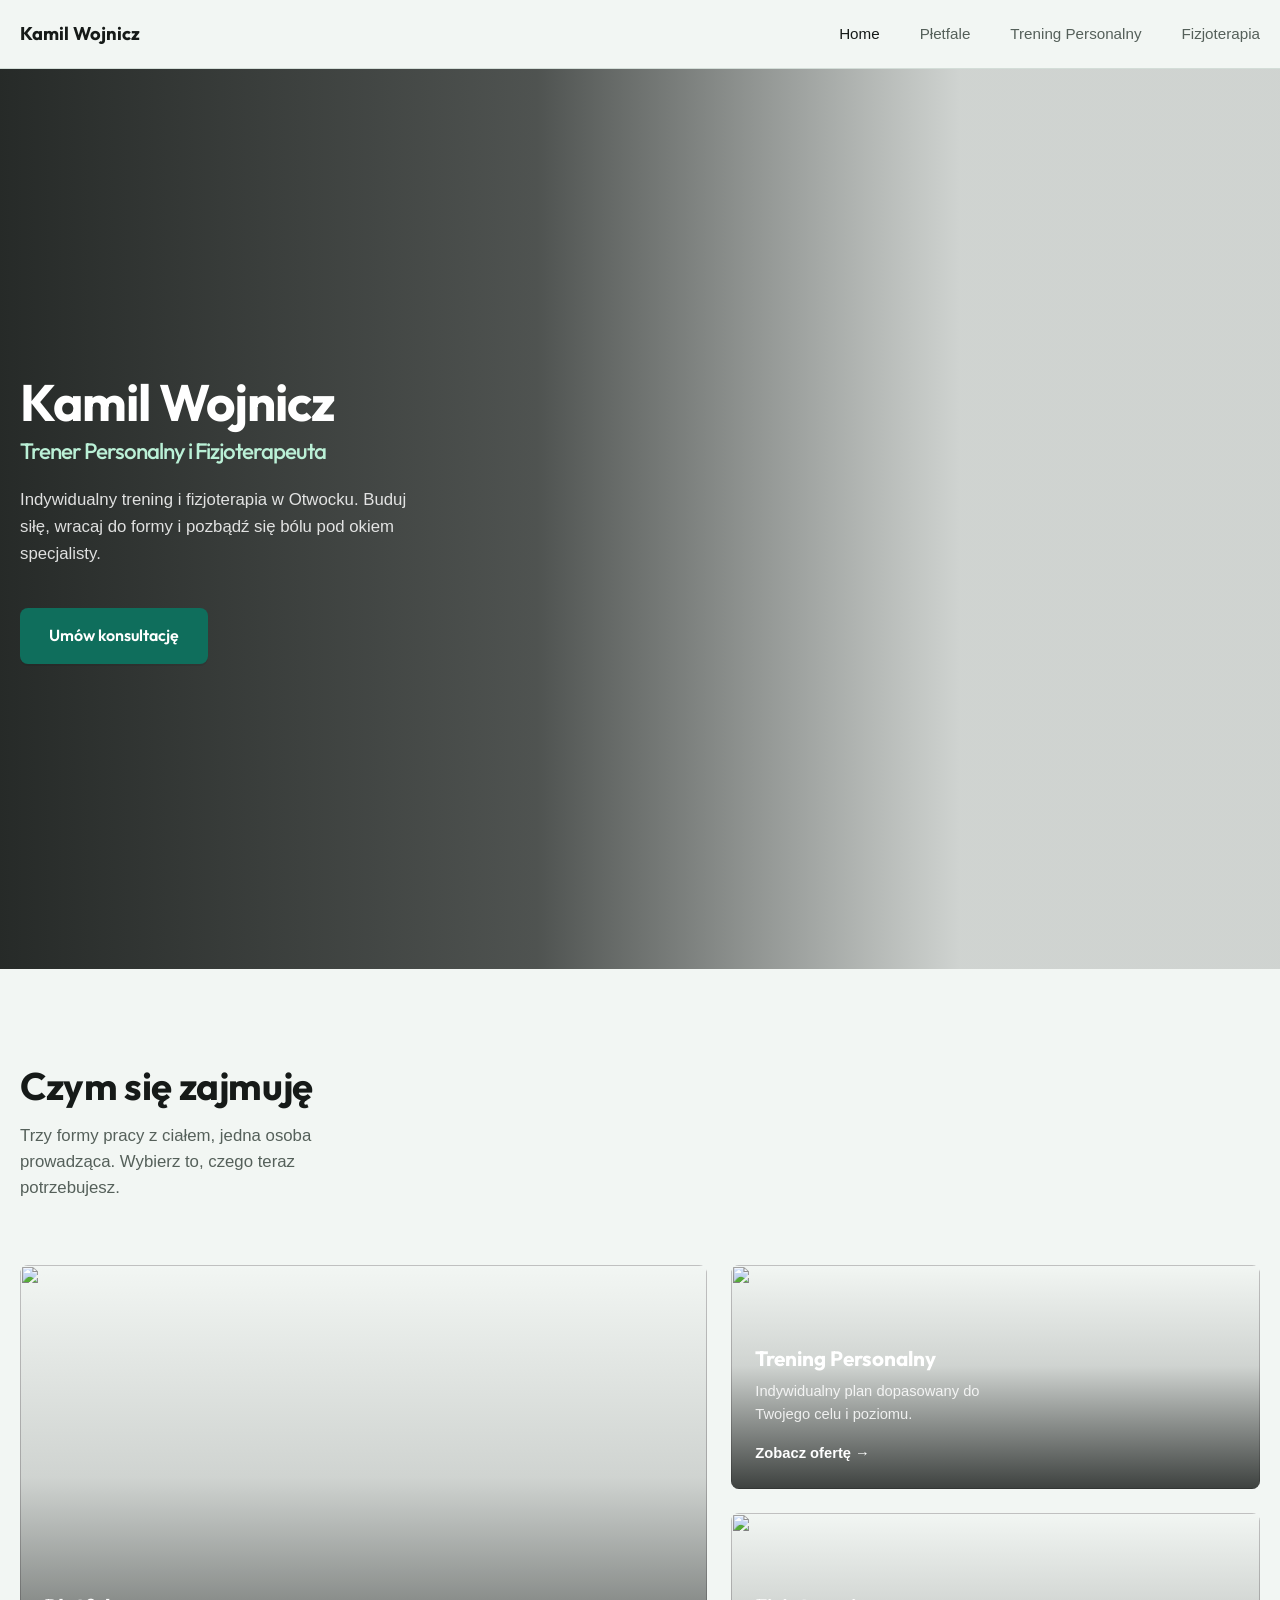
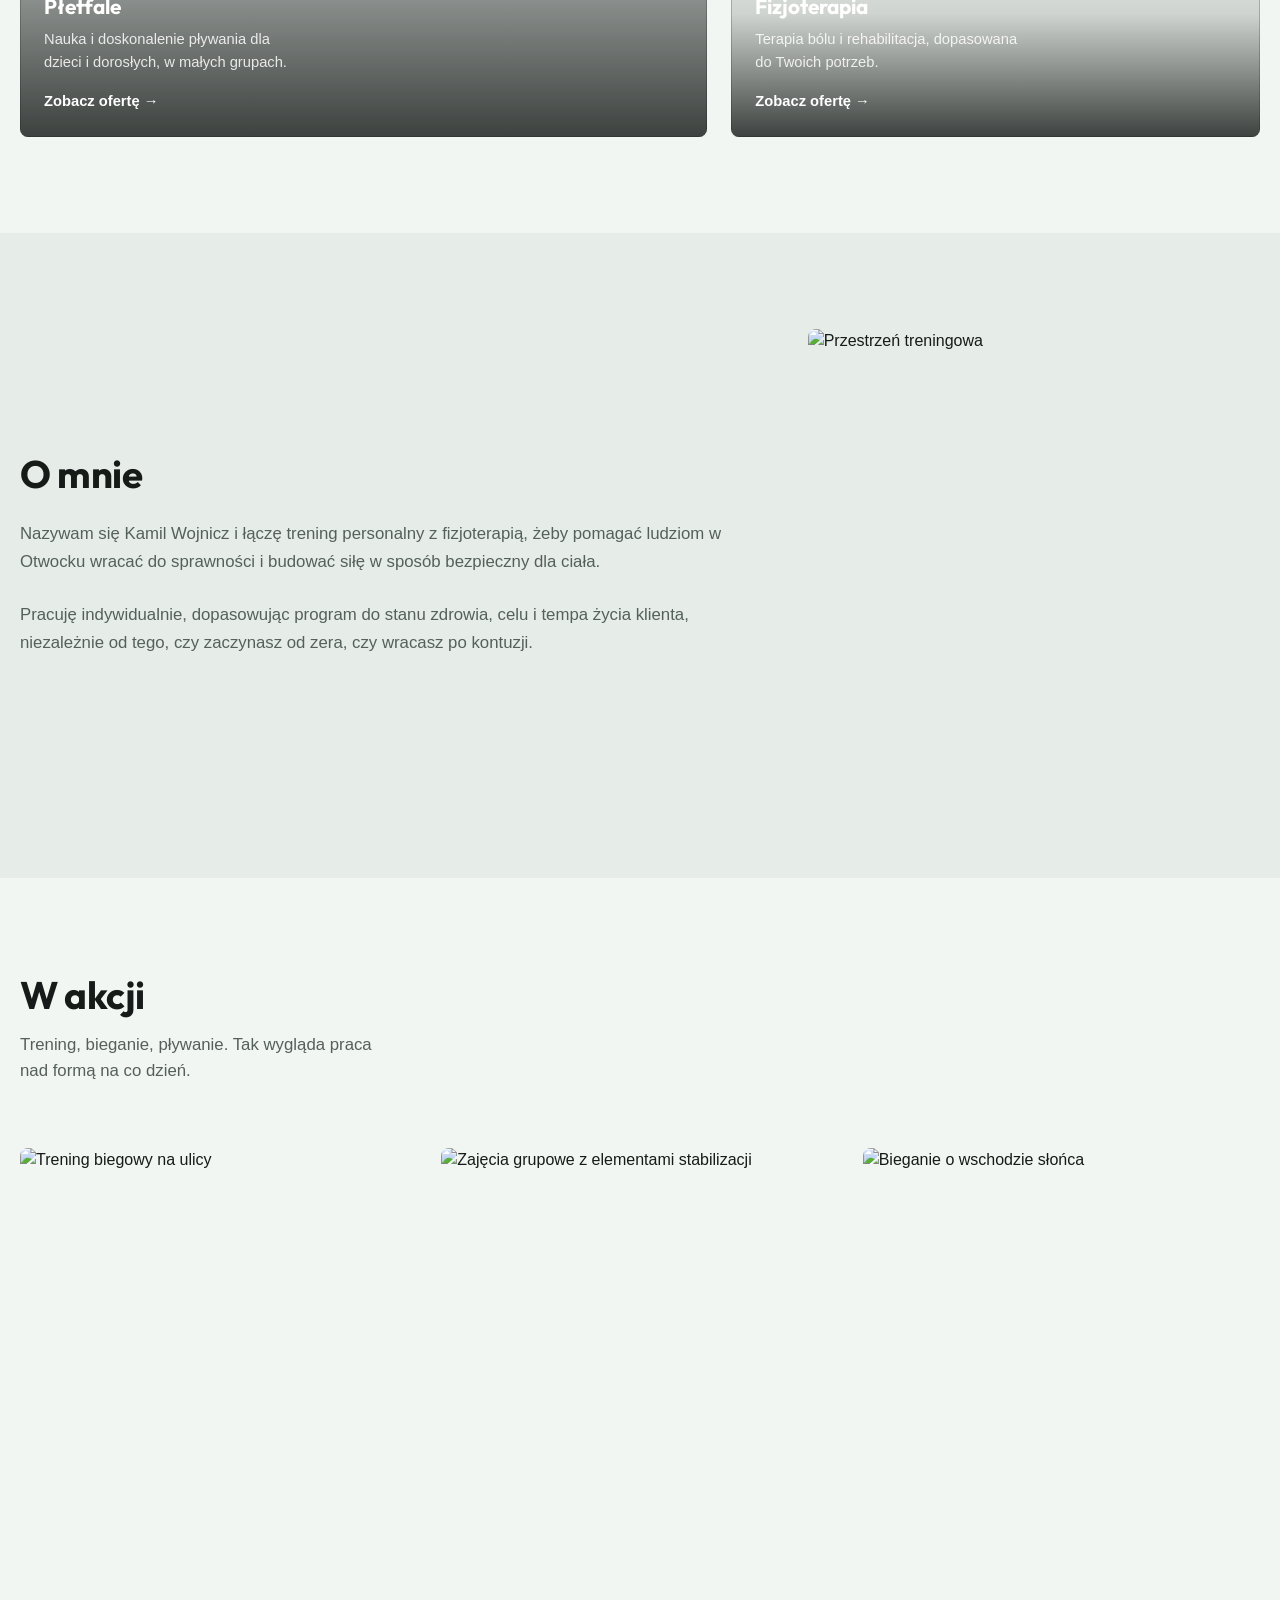
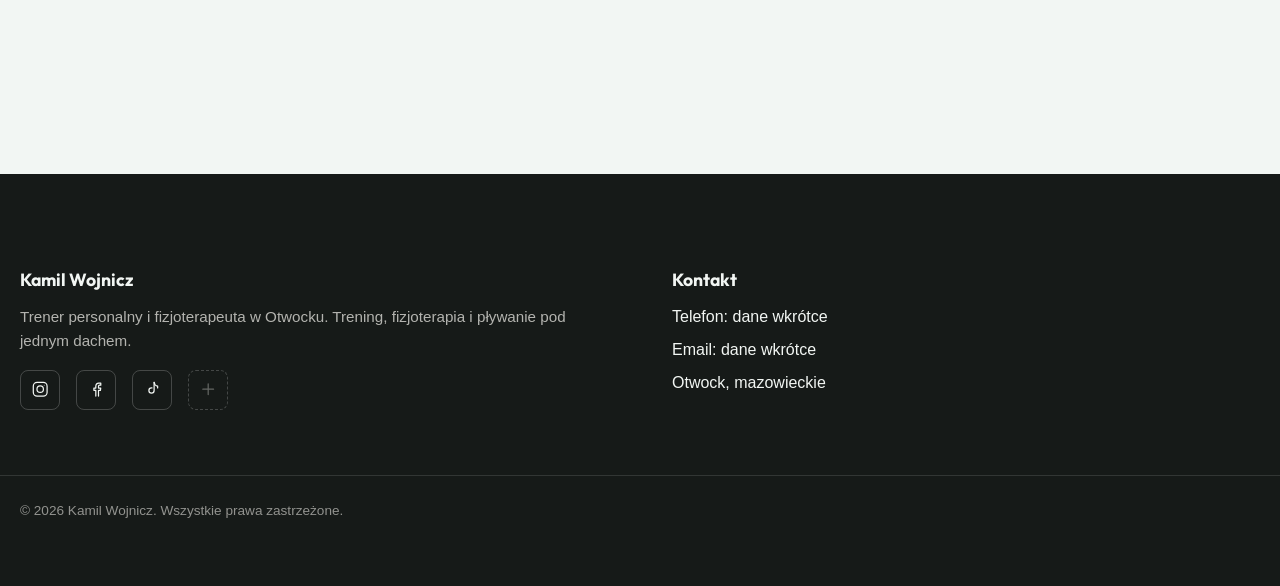
==== index.html @ 9fe96ab2 "Build full site: homepage, Płetfale, Trening Personalny, Fizjoterapia Homepage with full-bleed video" ====
<!doctype html>
<html lang="pl">
<head>
  <meta charset="UTF-8">
  <meta name="viewport" content="width=device-width, initial-scale=1.0">
  <title>Kamil Wojnicz - Trener Personalny i Fizjoterapeuta | Otwock</title>
  <meta name="description" content="Trening personalny i fizjoterapia w Otwocku. Kamil Wojnicz pomoże Ci wrócić do formy, zbudować siłę i pozbyć się bólu.">
  <!-- TODO(TODO.md): confirm real domain, replace kamilwojnicz.pl placeholder everywhere -->
  <link rel="canonical" href="https://kamilwojnicz.pl/">
  <meta property="og:type" content="website">
  <meta property="og:locale" content="pl_PL">
  <meta property="og:url" content="https://kamilwojnicz.pl/">
  <meta property="og:title" content="Kamil Wojnicz - Trener Personalny i Fizjoterapeuta | Otwock">
  <meta property="og:description" content="Trening personalny i fizjoterapia w Otwocku. Kamil Wojnicz pomoże Ci wrócić do formy, zbudować siłę i pozbyć się bólu.">
  <meta property="og:image" content="https://images.unsplash.com/photo-1517836357463-d25dfeac3438?w=1200&h=630&fit=crop&q=80">
  <meta name="twitter:card" content="summary_large_image">
  <link rel="preconnect" href="https://fonts.googleapis.com">
  <link rel="preconnect" href="https://fonts.gstatic.com" crossorigin>
  <link href="https://fonts.googleapis.com/css2?family=Outfit:wght@500;600;700;800&display=swap" rel="stylesheet">
  <link rel="stylesheet" href="css/main.css">
</head>
<body>
  <header class="site-header" id="site-header">
    <div class="container header__inner">
      <a class="logo" href="index.html">Kamil Wojnicz</a>

      <nav class="nav" aria-label="Główna nawigacja">
        <ul class="nav__list" id="nav-list">
          <li><a href="index.html" class="is-active">Home</a></li>
          <li><a href="pletfale.html">Płetfale</a></li>
          <li><a href="trening-personalny.html">Trening Personalny</a></li>
          <li><a href="fizjoterapia.html">Fizjoterapia</a></li>
        </ul>
      </nav>

      <button class="nav-toggle" id="nav-toggle" aria-expanded="false" aria-controls="nav-list" aria-label="Otwórz menu">
        <span></span>
        <span></span>
        <span></span>
      </button>
    </div>
  </header>

  <main>
    <section class="hero hero--bleed">
      <div class="hero__grid">
        <div class="hero__content">
          <h1 class="hero__title">
            Kamil Wojnicz
            <span class="hero__subtitle">Trener Personalny i Fizjoterapeuta</span>
          </h1>
          <p class="hero__text">
            Indywidualny trening i fizjoterapia w Otwocku. Buduj siłę, wracaj do formy i pozbądź się bólu pod okiem specjalisty.
          </p>
          <a href="#kontakt" class="btn btn--primary hero__cta">Umów konsultację</a>
        </div>

        <div class="hero__media">
          <!-- TODO(TODO.md): placeholder video, verified gym footage but not Kamil, replace with real footage of Kamil training/working with a client -->
          <video
            class="hero__image hero__video"
            autoplay
            muted
            loop
            playsinline
            preload="auto"
            poster="https://images.unsplash.com/photo-1517836357463-d25dfeac3438?w=1200&h=1500&fit=crop&q=80"
            aria-label="Trening na siłowni, wideo w tle"
          >
            <source src="https://assets.mixkit.co/videos/52317/52317-720.mp4" type="video/mp4">
          </video>
        </div>
      </div>
    </section>

    <section class="work">
      <div class="container">
        <div class="work__header">
          <h2 class="work__title">Czym się zajmuję</h2>
          <p class="work__text">Trzy formy pracy z ciałem, jedna osoba prowadząca. Wybierz to, czego teraz potrzebujesz.</p>
        </div>

        <div class="work__grid">
          <a class="work__card work__card--featured" href="pletfale.html">
            <!-- TODO(TODO.md): placeholder image, replace with real Płetfale photo -->
            <img class="work__card-image" src="https://images.unsplash.com/photo-1530549387789-4c1017266635?w=900&h=1100&fit=crop&q=80" alt="" width="900" height="1100">
            <span class="work__card-scrim"></span>
            <span class="work__card-body">
              <span class="work__card-title">Płetfale</span>
              <span class="work__card-desc">Nauka i doskonalenie pływania dla dzieci i dorosłych, w małych grupach.</span>
              <span class="work__card-link">Zobacz ofertę &#8594;</span>
            </span>
          </a>

          <a class="work__card" href="trening-personalny.html">
            <!-- TODO(TODO.md): placeholder image, replace with real training photo -->
            <img class="work__card-image" src="https://images.unsplash.com/photo-1517836357463-d25dfeac3438?w=900&h=520&fit=crop&q=80" alt="" width="900" height="520">
            <span class="work__card-scrim"></span>
            <span class="work__card-body">
              <span class="work__card-title">Trening Personalny</span>
              <span class="work__card-desc">Indywidualny plan dopasowany do Twojego celu i poziomu.</span>
              <span class="work__card-link">Zobacz ofertę &#8594;</span>
            </span>
          </a>

          <a class="work__card" href="fizjoterapia.html">
            <!-- TODO(TODO.md): placeholder image, replace with real physio photo -->
            <img class="work__card-image" src="https://picsum.photos/seed/fizjoterapia-otwock/900/520" alt="" width="900" height="520">
            <span class="work__card-scrim"></span>
            <span class="work__card-body">
              <span class="work__card-title">Fizjoterapia</span>
              <span class="work__card-desc">Terapia bólu i rehabilitacja, dopasowana do Twoich potrzeb.</span>
              <span class="work__card-link">Zobacz ofertę &#8594;</span>
            </span>
          </a>
        </div>
      </div>
    </section>

    <section class="split split--compact">
      <div class="container split__grid">
        <div>
          <h2 class="split__title">O mnie</h2>
          <p class="split__text">Nazywam się Kamil Wojnicz i łączę trening personalny z fizjoterapią, żeby pomagać ludziom w Otwocku wracać do sprawności i budować siłę w sposób bezpieczny dla ciała.</p>
          <p class="split__text">Pracuję indywidualnie, dopasowując program do stanu zdrowia, celu i tempa życia klienta, niezależnie od tego, czy zaczynasz od zera, czy wracasz po kontuzji.</p>
          <!-- TODO(TODO.md): add real certifications / qualifications / years of experience -->
        </div>
        <div class="split__media">
          <!-- TODO(TODO.md): placeholder image (training space, not a portrait), replace with a real photo of the studio/gym -->
          <img src="https://images.unsplash.com/photo-1576678927484-cc907957088c?w=700&h=700&fit=crop&q=80" alt="Przestrzeń treningowa" width="700" height="700">
        </div>
      </div>
    </section>

    <section class="gallery">
      <div class="container">
        <div class="gallery__header">
          <h2 class="gallery__title">W akcji</h2>
          <p class="gallery__intro">Trening, bieganie, pływanie. Tak wygląda praca nad formą na co dzień.</p>
        </div>

        <div class="gallery__grid">
          <!-- TODO(TODO.md): placeholder images, replace with real photos from Kamil's sessions -->
          <img src="https://images.unsplash.com/photo-1571008887538-b36bb32f4571?w=700&h=930&fit=crop&q=80" alt="Trening biegowy na ulicy" width="700" height="933">
          <img src="https://images.unsplash.com/photo-1518611012118-696072aa579a?w=700&h=1160&fit=crop&q=80" alt="Zajęcia grupowe z elementami stabilizacji" width="700" height="1167">
          <img src="https://images.unsplash.com/photo-1552674605-db6ffd4facb5?w=700&h=930&fit=crop&q=80" alt="Bieganie o wschodzie słońca" width="700" height="933">
        </div>
      </div>
    </section>
  </main>

  <footer class="site-footer" id="kontakt">
    <div class="container footer__grid">
      <div>
        <h2 class="footer__heading">Kamil Wojnicz</h2>
        <p class="footer__text">Trener personalny i fizjoterapeuta w Otwocku. Trening, fizjoterapia i pływanie pod jednym dachem.</p>

        <!-- TODO(TODO.md): add real Instagram / Facebook / TikTok URLs -->
        <div class="footer__social">
          <a class="footer__social-link" href="#" rel="noopener noreferrer" target="_blank" aria-label="Instagram">
            <svg viewBox="0 0 24 24" fill="none" stroke="currentColor" stroke-width="1.6" stroke-linecap="round" stroke-linejoin="round" aria-hidden="true">
              <rect x="3" y="3" width="18" height="18" rx="5"></rect>
              <circle cx="12" cy="12" r="4.2"></circle>
              <circle cx="17.2" cy="6.8" r="0.6" fill="currentColor" stroke="none"></circle>
            </svg>
          </a>
          <a class="footer__social-link" href="#" rel="noopener noreferrer" target="_blank" aria-label="Facebook">
            <svg viewBox="0 0 24 24" fill="none" stroke="currentColor" stroke-width="1.6" stroke-linecap="round" stroke-linejoin="round" aria-hidden="true">
              <path d="M15 21v-7.5h2.5l.4-3H15V8.3c0-.9.25-1.5 1.5-1.5H18V4.15C17.7 4.1 16.7 4 15.5 4 13.1 4 11.5 5.5 11.5 8.2v2.3H9v3h2.5V21"></path>
            </svg>
          </a>
          <a class="footer__social-link" href="#" rel="noopener noreferrer" target="_blank" aria-label="TikTok">
            <svg viewBox="0 0 24 24" fill="none" stroke="currentColor" stroke-width="1.6" stroke-linecap="round" stroke-linejoin="round" aria-hidden="true">
              <path d="M14.5 3v10.7a3.4 3.4 0 1 1-3.4-3.4c.2 0 .4 0 .6.03"></path>
              <path d="M14.5 3c.3 2.6 2.1 4.6 4.6 5v2.3"></path>
            </svg>
          </a>
          <span class="footer__social-link footer__social-link--placeholder" title="Miejsce na kolejną platformę" aria-hidden="true">
            <svg viewBox="0 0 24 24" fill="none" stroke="currentColor" stroke-width="1.6" stroke-linecap="round" stroke-linejoin="round">
              <path d="M12 5v14M5 12h14"></path>
            </svg>
          </span>
        </div>
      </div>

      <div>
        <h2 class="footer__heading">Kontakt</h2>
        <!-- TODO(TODO.md): add real phone / email / address -->
        <ul class="footer__contact-list">
          <li>Telefon: dane wkrótce</li>
          <li>Email: dane wkrótce</li>
          <li>Otwock, mazowieckie</li>
        </ul>
      </div>
    </div>

    <div class="container footer__bottom">
      <span>&copy; 2026 Kamil Wojnicz. Wszystkie prawa zastrzeżone.</span>
    </div>
  </footer>

  <!-- TODO(TODO.md): add real telephone/streetAddress once available -->
  <script type="application/ld+json">
  {
    "@context": "https://schema.org",
    "@type": "LocalBusiness",
    "name": "Kamil Wojnicz - Trener Personalny i Fizjoterapeuta",
    "description": "Trening personalny, fizjoterapia i nauka pływania (Płetfale) w Otwocku.",
    "url": "https://kamilwojnicz.pl/",
    "areaServed": "Otwock",
    "address": {
      "@type": "PostalAddress",
      "addressLocality": "Otwock",
      "addressRegion": "mazowieckie",
      "addressCountry": "PL"
    }
  }
  </script>

  <script src="js/main.js"></script>
</body>
</html>
---- css/main.css ----
@charset "UTF-8";
*, *::before, *::after {
  box-sizing: border-box;
}

html {
  color-scheme: light;
}

:root {
  --color-accent: #0f6e5c;
  --color-accent-dark: #0b5748;
  --color-accent-text: #0b5748;
  --color-accent-contrast: #ffffff;
  --color-bg: #f2f6f3;
  --color-bg-alt: #e6ede8;
  --color-text: #161a18;
  --color-text-muted: #55605a;
  --color-border: #d3ddd7;
  --color-border-header: #d3ddd7;
}

body {
  margin: 0;
  background: var(--color-bg);
  color: var(--color-text);
  font-family: -apple-system, BlinkMacSystemFont, "Segoe UI", Roboto, "Helvetica Neue", Arial, sans-serif;
  font-size: 1rem;
  line-height: 1.55;
  -webkit-font-smoothing: antialiased;
}

img {
  max-width: 100%;
  display: block;
}

a {
  color: inherit;
}

h1, h2, h3 {
  font-family: "Outfit", -apple-system, BlinkMacSystemFont, "Segoe UI", sans-serif;
  margin: 0;
  line-height: 1.1;
}

p {
  margin: 0;
}

.container {
  width: 100%;
  max-width: 1280px;
  margin-inline: auto;
  padding-inline: 1.25rem;
}

:focus-visible {
  outline: 2px solid var(--color-accent);
  outline-offset: 2px;
}

.btn {
  display: inline-flex;
  align-items: center;
  justify-content: center;
  gap: 0.5rem;
  padding: 0.9rem 1.75rem;
  border-radius: 8px;
  font-family: "Outfit", -apple-system, BlinkMacSystemFont, "Segoe UI", sans-serif;
  font-weight: 600;
  font-size: 1rem;
  white-space: nowrap;
  text-decoration: none;
  border: 1px solid transparent;
  cursor: pointer;
  transition: transform 0.15s ease, background-color 0.15s ease, box-shadow 0.15s ease;
}
.btn:active {
  transform: translateY(1px) scale(0.98);
}
@media (prefers-reduced-motion: reduce) {
  .btn {
    transition: none;
  }
}

.btn--primary {
  background: var(--color-accent);
  color: var(--color-accent-contrast);
  box-shadow: 0 2px 0 rgba(0, 0, 0, 0.08);
}
.btn--primary:hover {
  background: var(--color-accent-dark);
}

.site-header {
  position: relative;
  border-bottom: 1px solid var(--color-border-header);
  background: var(--color-bg);
}

.header__inner {
  display: flex;
  align-items: center;
  justify-content: space-between;
  height: 4.25rem;
}

.logo {
  font-family: "Outfit", -apple-system, BlinkMacSystemFont, "Segoe UI", sans-serif;
  font-weight: 700;
  font-size: 1.15rem;
  text-decoration: none;
  color: var(--color-text);
}

.nav__list {
  display: flex;
  gap: 2.5rem;
  list-style: none;
  margin: 0;
  padding: 0;
}

.nav__list a {
  text-decoration: none;
  font-weight: 500;
  font-size: 0.95rem;
  color: var(--color-text-muted);
}
.nav__list a.is-active, .nav__list a:hover {
  color: var(--color-text);
}

.nav-toggle {
  display: none;
  flex-direction: column;
  justify-content: center;
  gap: 5px;
  width: 2.5rem;
  height: 2.5rem;
  background: none;
  border: none;
  cursor: pointer;
  padding: 0;
}
.nav-toggle span {
  display: block;
  height: 2px;
  width: 100%;
  background: var(--color-text);
  border-radius: 1px;
}

@media (max-width: 768px) {
  .nav__list {
    position: absolute;
    top: 4.25rem;
    left: 0;
    right: 0;
    flex-direction: column;
    gap: 0;
    background: var(--color-bg);
    border-bottom: 1px solid var(--color-border-header);
    opacity: 0;
    transform: translateY(-8px);
    pointer-events: none;
    transition: opacity 0.2s ease, transform 0.2s ease;
  }
}
@media (max-width: 768px) and (prefers-reduced-motion: reduce) {
  .nav__list {
    transition: none;
  }
}
@media (max-width: 768px) {
  .nav__list a {
    display: block;
    padding: 1.5rem 1.25rem;
    border-top: 1px solid var(--color-border);
  }
  .site-header.is-open .nav__list {
    opacity: 1;
    transform: translateY(0);
    pointer-events: auto;
  }
  .nav-toggle {
    display: flex;
  }
}
.hero {
  overflow: hidden;
}

.hero__grid {
  display: grid;
  grid-template-columns: minmax(0, 640px) 1fr;
  align-items: center;
  column-gap: 4rem;
  padding-block: clamp(2rem, 5vw, 6rem) 0;
}

.hero__content {
  padding-left: max(1.25rem, (100vw - 1280px) / 2 + 1.25rem);
  padding-bottom: 6rem;
}

.hero__title {
  display: flex;
  flex-direction: column;
  font-size: clamp(2.25rem, 4vw, 3.5rem);
  font-weight: 700;
  letter-spacing: -0.02em;
}

.hero__subtitle {
  margin-top: 0.5rem;
  font-size: clamp(1.1rem, 1.8vw, 1.4rem);
  font-weight: 500;
  color: var(--color-accent-text);
}

.hero__text {
  display: block;
  margin-top: 1.5rem;
  max-width: 42ch;
  color: var(--color-text-muted);
  font-size: 1.05rem;
  line-height: 1.6;
}

.hero__cta {
  margin-top: 2.5rem;
}

.hero__media {
  align-self: stretch;
  justify-self: end;
  width: 100%;
  height: 100%;
}

.hero__image {
  width: 100%;
  height: 100%;
  max-height: 78vh;
  object-fit: cover;
  object-position: top center;
}

/* Mirrored split: image on the left, content on the right. Used to give a subpage its own hero composition
   instead of repeating the homepage/Płetfale text-left layout. */
.hero--mirror .hero__grid {
  grid-template-columns: 1fr minmax(0, 640px);
}

.hero--mirror .hero__content {
  padding-left: 4rem;
  padding-right: max(1.25rem, (100vw - 1280px) / 2 + 1.25rem);
}

.hero--mirror .hero__media {
  justify-self: start;
}

/* Text-only hero, no media column. Calmer, trust-first composition for pages that don't lead with a photo. */
.hero--solo .hero__grid {
  grid-template-columns: 1fr;
}

.hero--solo .hero__content {
  max-width: 60ch;
  padding-bottom: 6rem;
}

.hero--skeleton .hero__grid {
  grid-template-columns: 1fr;
}

.hero--skeleton .hero__content {
  padding-left: 1.25rem;
  padding-bottom: 6rem;
}

.hero__back {
  display: inline-block;
  margin-top: 1.5rem;
  color: var(--color-accent-text);
  font-weight: 600;
  text-decoration: none;
}

/* Full-bleed background media: video/image fills the entire hero, content overlays on top with a scrim
   for contrast. Text is hardcoded light since a media background can't guarantee the page's own text tokens
   stay readable. */
.hero--bleed {
  position: relative;
  display: flex;
  align-items: center;
  min-height: 100dvh;
}

.hero--bleed .hero__grid {
  display: block;
  width: 100%;
  z-index: 2;
  padding-block: 0;
}

.hero--bleed .hero__content {
  position: relative;
  z-index: 2;
  max-width: 42rem;
  padding-left: max(1.25rem, (100vw - 1280px) / 2 + 1.25rem);
  padding-bottom: 0;
  color: #fff;
}

.hero--bleed .hero__subtitle {
  color: #baf0d6;
}

.hero--bleed .hero__text {
  color: rgba(255, 255, 255, 0.85);
}

.hero--bleed .hero__media {
  position: absolute;
  inset: 0;
  z-index: 0;
  width: 100%;
  height: 100%;
}

.hero--bleed .hero__media::after {
  content: "";
  position: absolute;
  inset: 0;
  z-index: 1;
  /* Stops sit at 0.88 -> 0.7 across the content zone (~0-40% of hero width) so text stays readable
     against any video frame, then eases toward the vivid right side. Widened after 4.32:1 worst-case
     measured against the previous curve (needed >=4.5:1). */
  background: linear-gradient(90deg, rgba(10, 14, 12, 0.88) 0%, rgba(10, 14, 12, 0.7) 42%, rgba(10, 14, 12, 0.15) 75%);
}

.hero--bleed .hero__image {
  width: 100%;
  height: 100%;
  max-height: none;
  object-position: center;
}

@media (max-width: 768px) {
  .hero--bleed .hero__media::after {
    background: linear-gradient(180deg, rgba(10, 14, 12, 0.35) 0%, rgba(10, 14, 12, 0.75) 65%, rgba(10, 14, 12, 0.85) 100%);
  }
  .hero--bleed .hero__content {
    padding-left: 1.25rem;
    padding-right: 1.25rem;
    align-self: flex-end;
    padding-bottom: 6rem;
  }
}
@media (max-width: 1024px) {
  .hero__grid,
  .hero--mirror .hero__grid {
    grid-template-columns: 1fr;
  }
  .hero__content,
  .hero--mirror .hero__content {
    padding-left: 1.25rem;
    padding-right: 1.25rem;
    padding-bottom: 2.5rem;
  }
  .hero__media,
  .hero--mirror .hero__media {
    justify-self: stretch;
  }
  .hero__image {
    max-height: 60vh;
  }
}
.work {
  padding-block: 6rem;
}

.work__header {
  max-width: 42ch;
  margin-bottom: 4rem;
}

.work__title {
  font-size: clamp(1.75rem, 3vw, 2.5rem);
  font-weight: 700;
  letter-spacing: -0.01em;
}

.work__text {
  margin-top: 1rem;
  color: var(--color-text-muted);
  font-size: 1.05rem;
}

.work__grid {
  display: grid;
  grid-template-columns: 1.3fr 1fr;
  grid-template-rows: repeat(2, minmax(14rem, 1fr));
  gap: 1.5rem;
}

.work__card {
  position: relative;
  display: flex;
  flex-direction: column;
  justify-content: flex-end;
  border-radius: 8px;
  overflow: hidden;
  color: #ffffff;
  text-decoration: none;
  min-height: 14rem;
}

.work__card--featured {
  grid-row: span 2;
}

.work__card-image {
  position: absolute;
  inset: 0;
  width: 100%;
  height: 100%;
  object-fit: cover;
}

.work__card-scrim {
  position: absolute;
  inset: 0;
  background: linear-gradient(to top, rgba(10, 14, 12, 0.78) 0%, rgba(10, 14, 12, 0.15) 55%, rgba(10, 14, 12, 0) 100%);
}

.work__card-body {
  position: relative;
  padding: 1.5rem;
}

.work__card-title {
  display: block;
  font-family: "Outfit", -apple-system, BlinkMacSystemFont, "Segoe UI", sans-serif;
  font-weight: 700;
  font-size: 1.3rem;
}

.work__card-desc {
  display: block;
  margin-top: 0.35rem;
  font-size: 0.92rem;
  color: rgba(255, 255, 255, 0.85);
  max-width: 32ch;
}

.work__card-link {
  display: inline-flex;
  align-items: center;
  gap: 0.4rem;
  margin-top: 1rem;
  font-weight: 600;
  font-size: 0.92rem;
}

@media (max-width: 768px) {
  .work__grid {
    grid-template-columns: 1fr;
    grid-template-rows: none;
  }
  .work__card--featured {
    grid-row: auto;
  }
  .work__card {
    min-height: 16rem;
  }
}
.about {
  padding-block: 6rem;
  background: var(--color-bg-alt);
}

.about__inner {
  max-width: 62ch;
}

.about__title {
  font-size: clamp(1.75rem, 3vw, 2.5rem);
  font-weight: 700;
  letter-spacing: -0.01em;
}

.about__text {
  margin-top: 1.5rem;
  color: var(--color-text-muted);
  font-size: 1.05rem;
  line-height: 1.7;
}

.about__text + .about__text {
  margin-top: 1rem;
}

.content-block {
  padding-block: 6rem;
}

.content-block--alt {
  background: var(--color-bg-alt);
}

.content-block__inner {
  max-width: 62ch;
}

.content-block__title {
  font-size: clamp(1.75rem, 3vw, 2.5rem);
  font-weight: 700;
  letter-spacing: -0.01em;
}

.content-block__text {
  margin-top: 1.5rem;
  color: var(--color-text-muted);
  font-size: 1.05rem;
  line-height: 1.7;
}

.content-block__text + .content-block__text {
  margin-top: 1rem;
}

.content-block__cta {
  margin-top: 2.5rem;
}

.process {
  padding-block: 6rem;
}

.process__header {
  max-width: 42ch;
  margin-bottom: 4rem;
}

.process__title {
  font-size: clamp(1.75rem, 3vw, 2.5rem);
  font-weight: 700;
  letter-spacing: -0.01em;
}

.process__intro {
  margin-top: 1rem;
  color: var(--color-text-muted);
  font-size: 1.05rem;
}

.process__grid {
  display: grid;
  grid-template-columns: repeat(3, 1fr);
  gap: 2.5rem;
}

.process__step {
  padding-top: 1.5rem;
  border-top: 1px solid var(--color-border);
}

.process__step-image {
  width: 100%;
  aspect-ratio: 4/3;
  object-fit: cover;
  border-radius: 8px;
  margin-bottom: 1.5rem;
}

.process__index {
  display: block;
  font-family: "Outfit", -apple-system, BlinkMacSystemFont, "Segoe UI", sans-serif;
  font-weight: 700;
  font-size: 1.75rem;
  color: var(--color-accent-text);
}

.process__step-title {
  display: block;
  margin-top: 1rem;
  font-family: "Outfit", -apple-system, BlinkMacSystemFont, "Segoe UI", sans-serif;
  font-weight: 700;
  font-size: 1.15rem;
}

.process__step-desc {
  display: block;
  margin-top: 0.5rem;
  color: var(--color-text-muted);
  font-size: 0.98rem;
  line-height: 1.6;
}

@media (max-width: 768px) {
  .process__grid {
    grid-template-columns: 1fr;
    gap: 1.5rem;
  }
}
.conditions {
  padding-block: 6rem;
}

.conditions__header {
  max-width: 42ch;
  margin-bottom: 4rem;
}

.conditions__title {
  font-size: clamp(1.75rem, 3vw, 2.5rem);
  font-weight: 700;
  letter-spacing: -0.01em;
}

.conditions__intro {
  margin-top: 1rem;
  color: var(--color-text-muted);
  font-size: 1.05rem;
}

.conditions__layout {
  display: grid;
  grid-template-columns: 1.4fr 1fr;
  column-gap: 4rem;
  align-items: start;
}

.conditions__aside img {
  width: 100%;
  height: auto;
  border-radius: 8px;
  object-fit: cover;
  aspect-ratio: 3/4;
}

.conditions__list {
  display: grid;
  grid-template-columns: 1fr 1fr;
  column-gap: 4rem;
  row-gap: 1.5rem;
  list-style: none;
  margin: 0;
  padding: 0;
}

.conditions__item {
  padding-top: 1rem;
  border-top: 1px solid var(--color-border);
  font-size: 1.05rem;
}

@media (max-width: 768px) {
  .conditions__layout {
    grid-template-columns: 1fr;
    row-gap: 2.5rem;
  }
  .conditions__aside {
    order: -1;
  }
  .conditions__list {
    grid-template-columns: 1fr;
  }
}
/* Generic image + text split section, distinct from the hero component.
   Reusable anywhere a page needs one supporting image next to prose. */
.split {
  padding-block: 6rem;
  background: var(--color-bg-alt);
}

.split__grid {
  display: grid;
  grid-template-columns: 1fr 1fr;
  align-items: center;
  column-gap: 4rem;
}

.split__media img {
  width: 100%;
  height: auto;
  border-radius: 8px;
  object-fit: cover;
  aspect-ratio: 4/5;
}

.split__title {
  font-size: clamp(1.75rem, 3vw, 2.5rem);
  font-weight: 700;
  letter-spacing: -0.01em;
}

.split__text {
  margin-top: 1.5rem;
  color: var(--color-text-muted);
  font-size: 1.05rem;
  line-height: 1.7;
}

/* Compact variant: text leads, photo is a smaller supporting accent, not a full 50/50 split. */
.split--compact .split__grid {
  grid-template-columns: 1.6fr 1fr;
}

.split--compact .split__media img {
  aspect-ratio: 1/1;
}

@media (max-width: 768px) {
  .split__grid,
  .split--compact .split__grid {
    grid-template-columns: 1fr;
    row-gap: 2.5rem;
  }
}
.gallery {
  padding-block: 6rem;
}

.gallery__header {
  max-width: 42ch;
  margin-bottom: 4rem;
}

.gallery__title {
  font-size: clamp(1.75rem, 3vw, 2.5rem);
  font-weight: 700;
  letter-spacing: -0.01em;
}

.gallery__intro {
  margin-top: 1rem;
  color: var(--color-text-muted);
  font-size: 1.05rem;
  max-width: 60ch;
}

.gallery img {
  width: 100%;
  height: 100%;
  border-radius: 8px;
  object-fit: cover;
  display: block;
}

.gallery__grid {
  display: grid;
  grid-template-columns: repeat(3, 1fr);
  gap: 1.5rem;
}

.gallery__grid img {
  aspect-ratio: 3/4;
}

.gallery__grid > :nth-child(2) img {
  aspect-ratio: 3/5;
}

.gallery__grid--pair {
  grid-template-columns: 1.2fr 1fr;
}

.gallery__grid--pair img {
  aspect-ratio: 4/5;
}

.gallery__scroll {
  display: flex;
  gap: 1.5rem;
  overflow-x: auto;
  scroll-snap-type: x mandatory;
  padding-bottom: 0.5rem;
  -webkit-overflow-scrolling: touch;
}

.gallery__scroll img {
  flex: 0 0 clamp(220px, 30vw, 320px);
  aspect-ratio: 3/4;
  scroll-snap-align: start;
}

@media (max-width: 768px) {
  .gallery__grid {
    grid-template-columns: 1fr;
  }
  .gallery__grid--pair {
    grid-template-columns: 1fr;
  }
}
.site-footer {
  padding-block: 6rem 4rem;
  background: #161a18;
  color: #f2f6f3;
}

.footer__grid {
  display: grid;
  grid-template-columns: 1fr 1fr;
  gap: 4rem;
  padding-bottom: 4rem;
  border-bottom: 1px solid rgba(255, 255, 255, 0.12);
}

.footer__heading {
  font-family: "Outfit", -apple-system, BlinkMacSystemFont, "Segoe UI", sans-serif;
  font-weight: 700;
  font-size: 1.1rem;
}

.footer__text {
  margin-top: 1rem;
  color: rgba(247, 245, 240, 0.7);
  font-size: 0.95rem;
  line-height: 1.6;
}

.footer__contact-list {
  margin-top: 1rem;
  list-style: none;
  padding: 0;
  display: flex;
  flex-direction: column;
  gap: 0.5rem;
}

.footer__contact-list a {
  text-decoration: none;
  color: #f2f6f3;
  font-weight: 500;
}

.footer__social {
  margin-top: 1rem;
  display: flex;
  gap: 1rem;
}

.footer__social-link {
  display: inline-flex;
  align-items: center;
  justify-content: center;
  width: 2.5rem;
  height: 2.5rem;
  border-radius: 8px;
  border: 1px solid rgba(255, 255, 255, 0.2);
  color: #f2f6f3;
}
.footer__social-link:hover {
  border-color: var(--color-accent);
  color: var(--color-accent);
}
.footer__social-link svg {
  width: 1.15rem;
  height: 1.15rem;
}

.footer__social-link--placeholder {
  border-style: dashed;
  color: rgba(247, 245, 240, 0.35);
  cursor: default;
}
.footer__social-link--placeholder:hover {
  border-color: rgba(255, 255, 255, 0.2);
  color: rgba(247, 245, 240, 0.35);
}

.footer__bottom {
  padding-top: 1.5rem;
  display: flex;
  flex-wrap: wrap;
  justify-content: space-between;
  gap: 1rem;
  font-size: 0.85rem;
  color: rgba(247, 245, 240, 0.55);
}

@media (max-width: 768px) {
  .footer__grid {
    grid-template-columns: 1fr;
    gap: 2.5rem;
  }
}
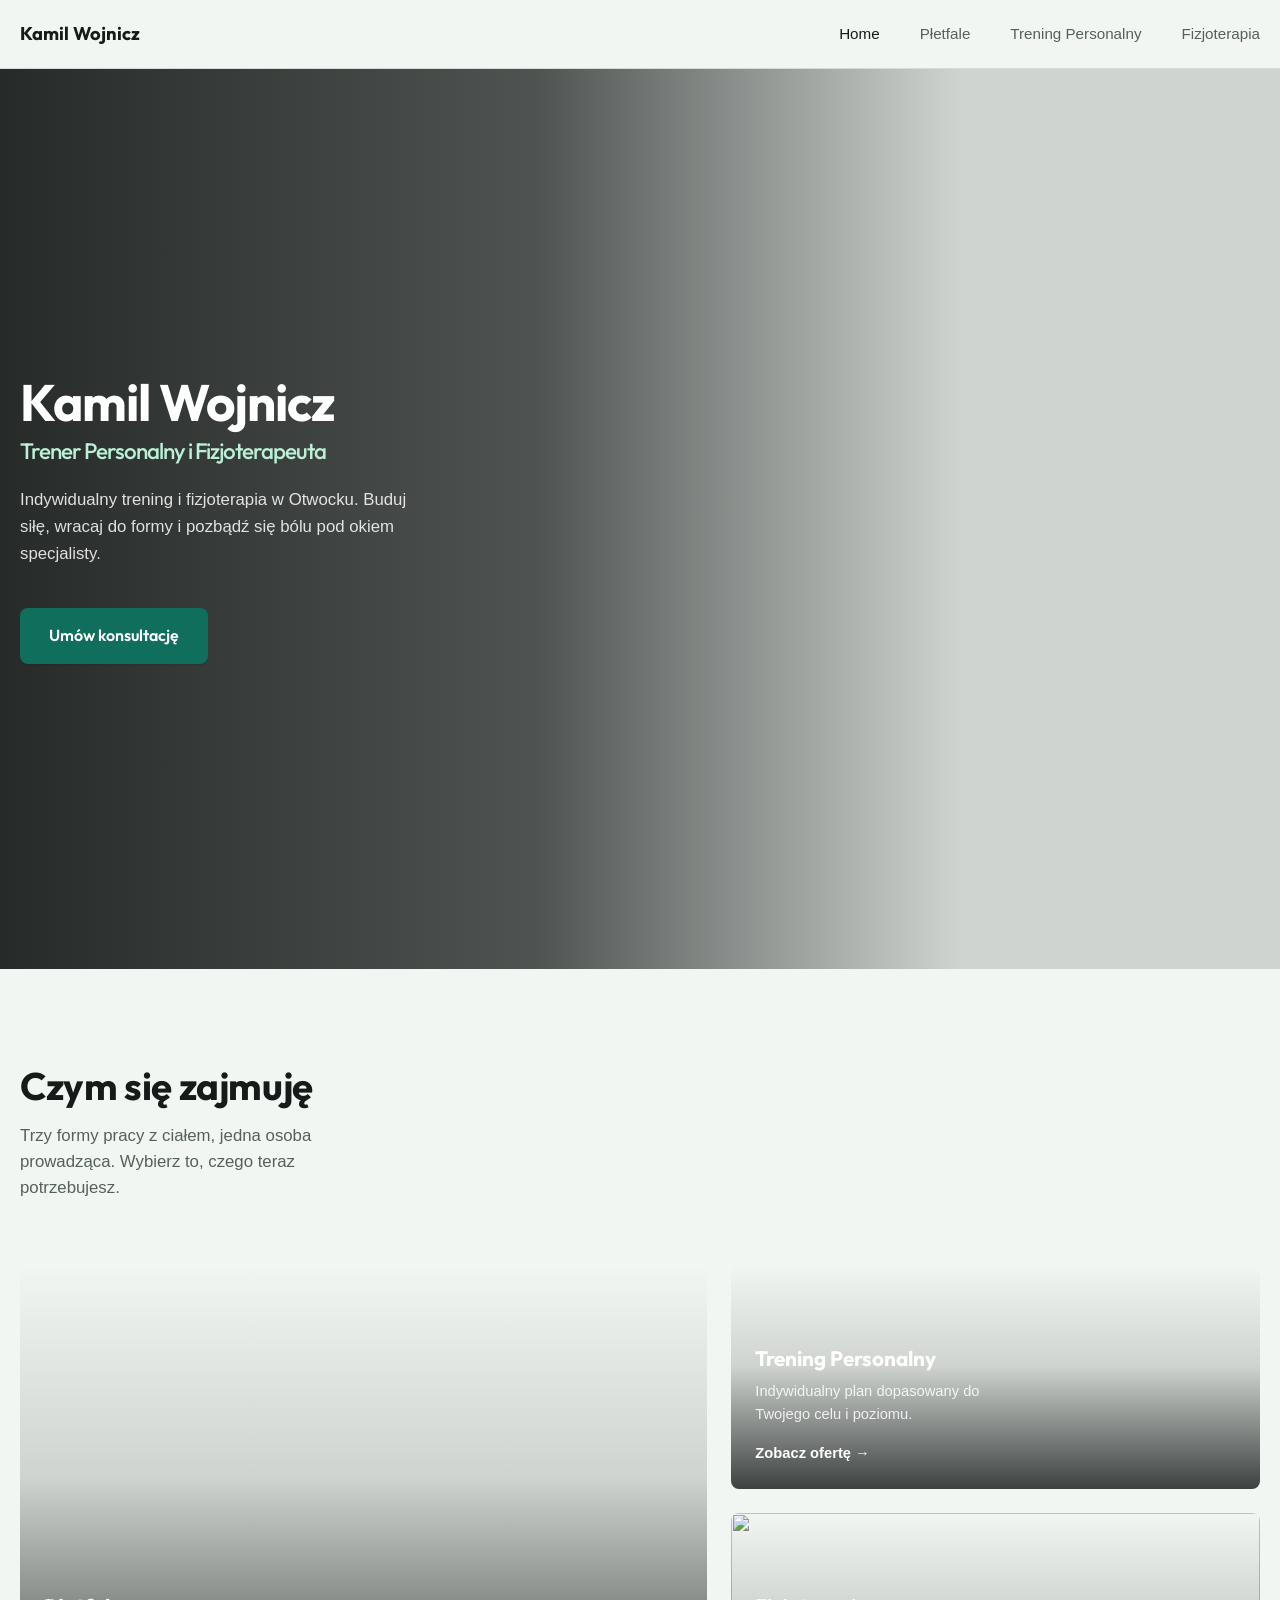
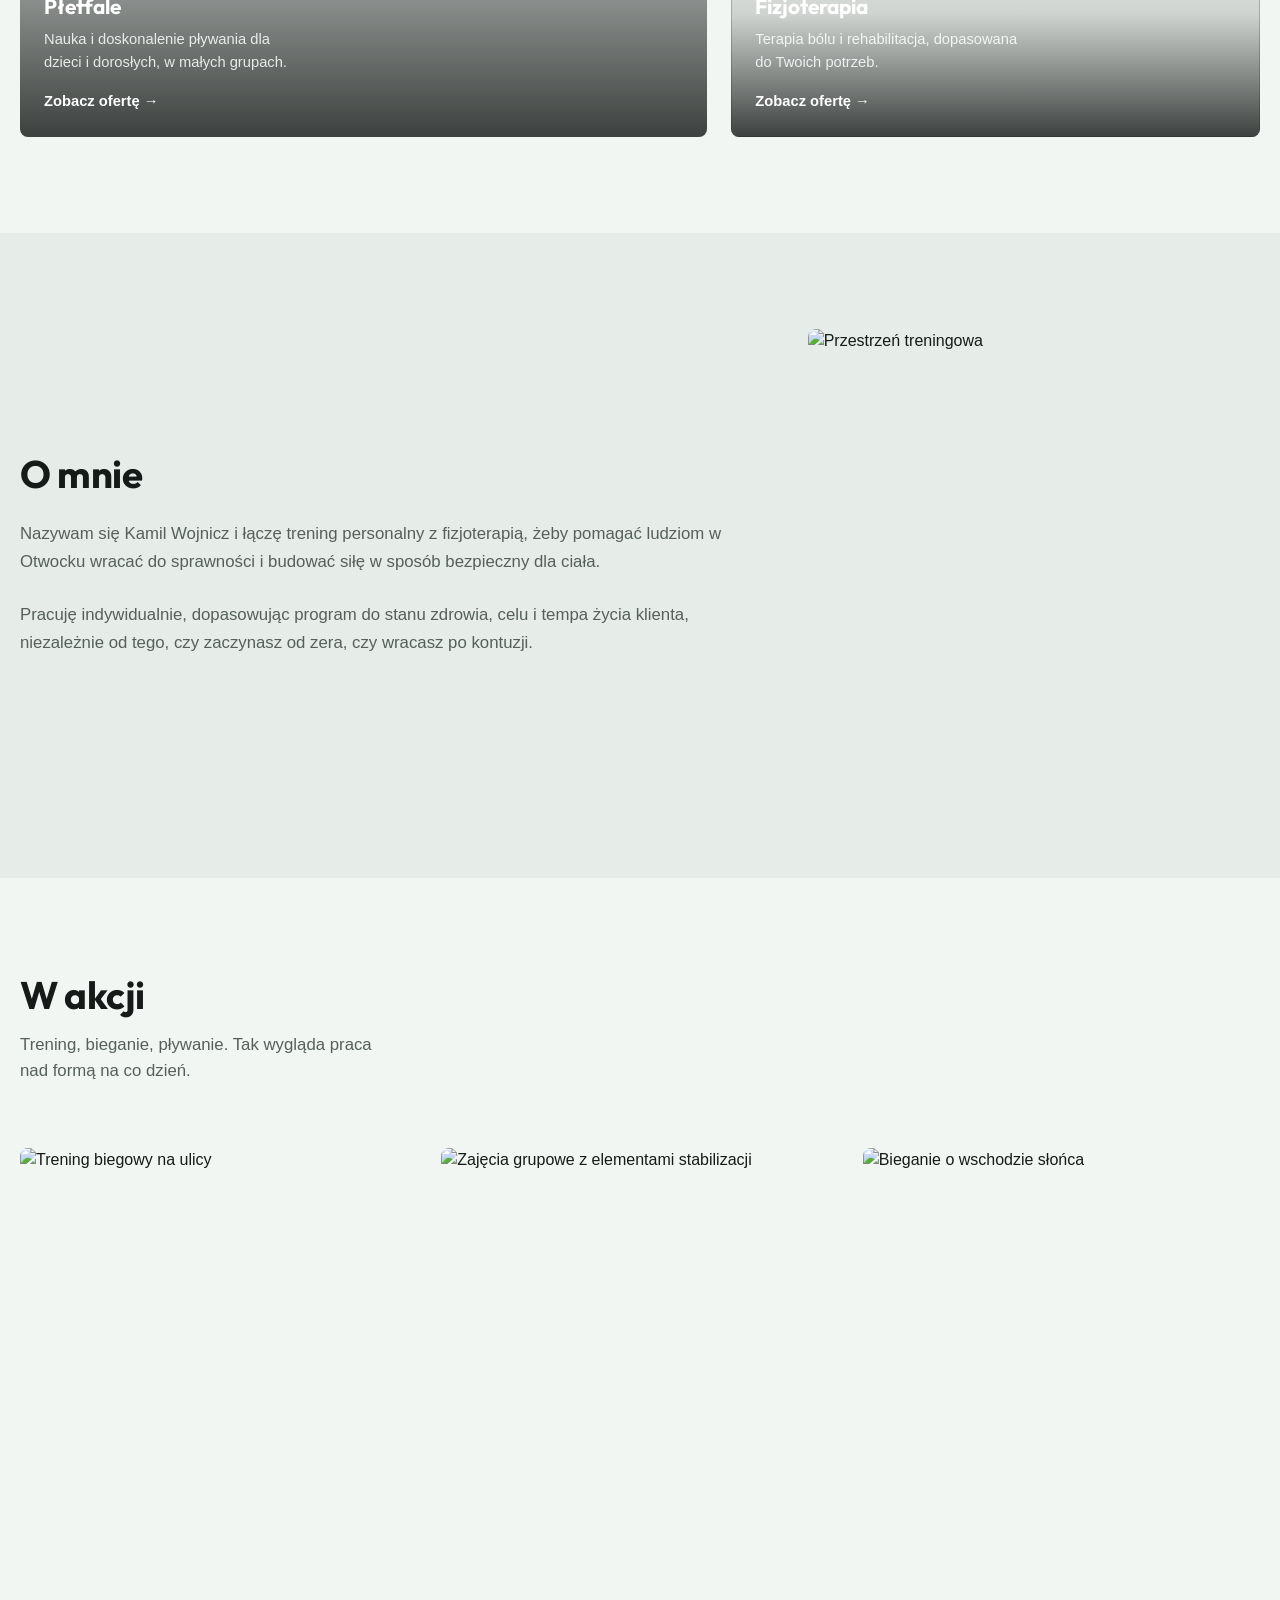
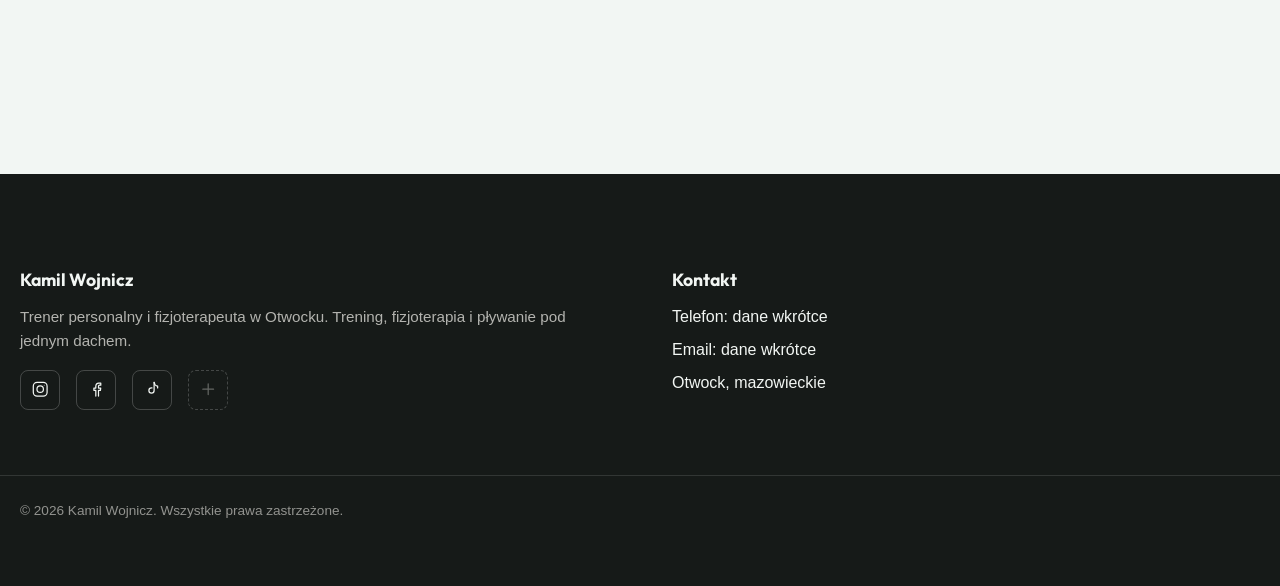
==== commit 5bc009d0: "Simplify work card video hover to remove placeholder images Videos now play on loadeddata/hover/focu" ====
--- a/index.html
+++ b/index.html
@@ -81,29 +81,29 @@
         </div>
 
         <div class="work__grid">
-          <a class="work__card work__card--featured" href="pletfale.html">
-            <!-- TODO(TODO.md): placeholder image, replace with real Płetfale photo -->
-            <img class="work__card-image" src="https://images.unsplash.com/photo-1530549387789-4c1017266635?w=900&h=1100&fit=crop&q=80" alt="" width="900" height="1100">
+          <a class="work__card work__card--featured work__card--video" href="pletfale.html">
+            <video class="work__card-video" src="assets/img/pletfale/plywanie-hover.mp4" muted loop playsinline preload="metadata"></video>
             <span class="work__card-scrim"></span>
             <span class="work__card-body">
               <span class="work__card-title">Płetfale</span>
-              <span class="work__card-desc">Nauka i doskonalenie pływania dla dzieci i dorosłych, w małych grupach.</span>
+              <span class="work__card-desc work__card-desc--short">Nauka i doskonalenie pływania dla dzieci i dorosłych, w małych grupach.</span>
+              <span class="work__card-desc work__card-desc--long">Zajęcia prowadzone indywidualnie lub w małych grupach, dopasowane do wieku i poziomu umiejętności. Oswajamy z wodą najmłodszych, poprawiamy technikę pływania u dzieci i dorosłych oraz przygotowujemy do startów sportowych — w bezpiecznym, kameralnym tempie.</span>
               <span class="work__card-link">Zobacz ofertę &#8594;</span>
             </span>
           </a>
 
-          <a class="work__card" href="trening-personalny.html">
-            <!-- TODO(TODO.md): placeholder image, replace with real training photo -->
-            <img class="work__card-image" src="https://images.unsplash.com/photo-1517836357463-d25dfeac3438?w=900&h=520&fit=crop&q=80" alt="" width="900" height="520">
+          <a class="work__card work__card--training work__card--video" href="trening-personalny.html">
+            <video class="work__card-video" src="assets/img/trening-personalny/trening-hover.mp4" muted loop playsinline preload="metadata"></video>
             <span class="work__card-scrim"></span>
             <span class="work__card-body">
               <span class="work__card-title">Trening Personalny</span>
-              <span class="work__card-desc">Indywidualny plan dopasowany do Twojego celu i poziomu.</span>
+              <span class="work__card-desc work__card-desc--short">Indywidualny plan dopasowany do Twojego celu i poziomu.</span>
+              <span class="work__card-desc work__card-desc--long">Plan treningowy budowany od zera pod Twój cel — siłę, sylwetkę czy powrót do formy. Uczę poprawnej techniki ćwiczeń, dbam o progresję obciążeń i pilnuję, żeby trening był bezpieczny dla stawów i kręgosłupa.</span>
               <span class="work__card-link">Zobacz ofertę &#8594;</span>
             </span>
           </a>
 
-          <a class="work__card" href="fizjoterapia.html">
+          <a class="work__card work__card--physio" href="fizjoterapia.html">
             <!-- TODO(TODO.md): placeholder image, replace with real physio photo -->
             <img class="work__card-image" src="https://picsum.photos/seed/fizjoterapia-otwock/900/520" alt="" width="900" height="520">
             <span class="work__card-scrim"></span>
--- a/css/main.css
+++ b/css/main.css
@@ -420,10 +420,36 @@
   color: #ffffff;
   text-decoration: none;
   min-height: 14rem;
+  transition: transform 0.4s ease, opacity 0.4s ease, box-shadow 0.4s ease;
 }
 
 .work__card--featured {
   grid-row: span 2;
+  transform-origin: center right;
+}
+
+.work__card--featured:hover,
+.work__card--featured:focus-visible {
+  transform: scale(1.08);
+  box-shadow: 0 1.5rem 3rem rgba(10, 14, 12, 0.35);
+  z-index: 2;
+}
+
+.work__card--training {
+  transform-origin: center left;
+}
+
+.work__card--training:hover,
+.work__card--training:focus-visible {
+  transform: scale(1.1);
+  box-shadow: 0 1.5rem 3rem rgba(10, 14, 12, 0.35);
+  z-index: 2;
+}
+
+.work__grid:has(.work__card--training:hover) .work__card:not(.work__card--training),
+.work__grid:has(.work__card--training:focus-visible) .work__card:not(.work__card--training) {
+  transform: scale(0.96);
+  opacity: 0.75;
 }
 
 .work__card-image {
@@ -432,6 +458,16 @@
   width: 100%;
   height: 100%;
   object-fit: cover;
+  transition: opacity 0.4s ease;
+}
+
+.work__card-video {
+  position: absolute;
+  inset: 0;
+  width: 100%;
+  height: 100%;
+  object-fit: cover;
+  pointer-events: none;
 }
 
 .work__card-scrim {
@@ -458,6 +494,21 @@
   font-size: 0.92rem;
   color: rgba(255, 255, 255, 0.85);
   max-width: 32ch;
+}
+
+.work__card-desc--long {
+  display: none;
+}
+
+.work__card--video:hover .work__card-desc--short,
+.work__card--video:focus-visible .work__card-desc--short {
+  display: none;
+}
+
+.work__card--video:hover .work__card-desc--long,
+.work__card--video:focus-visible .work__card-desc--long {
+  display: block;
+  max-width: 36ch;
 }
 
 .work__card-link {
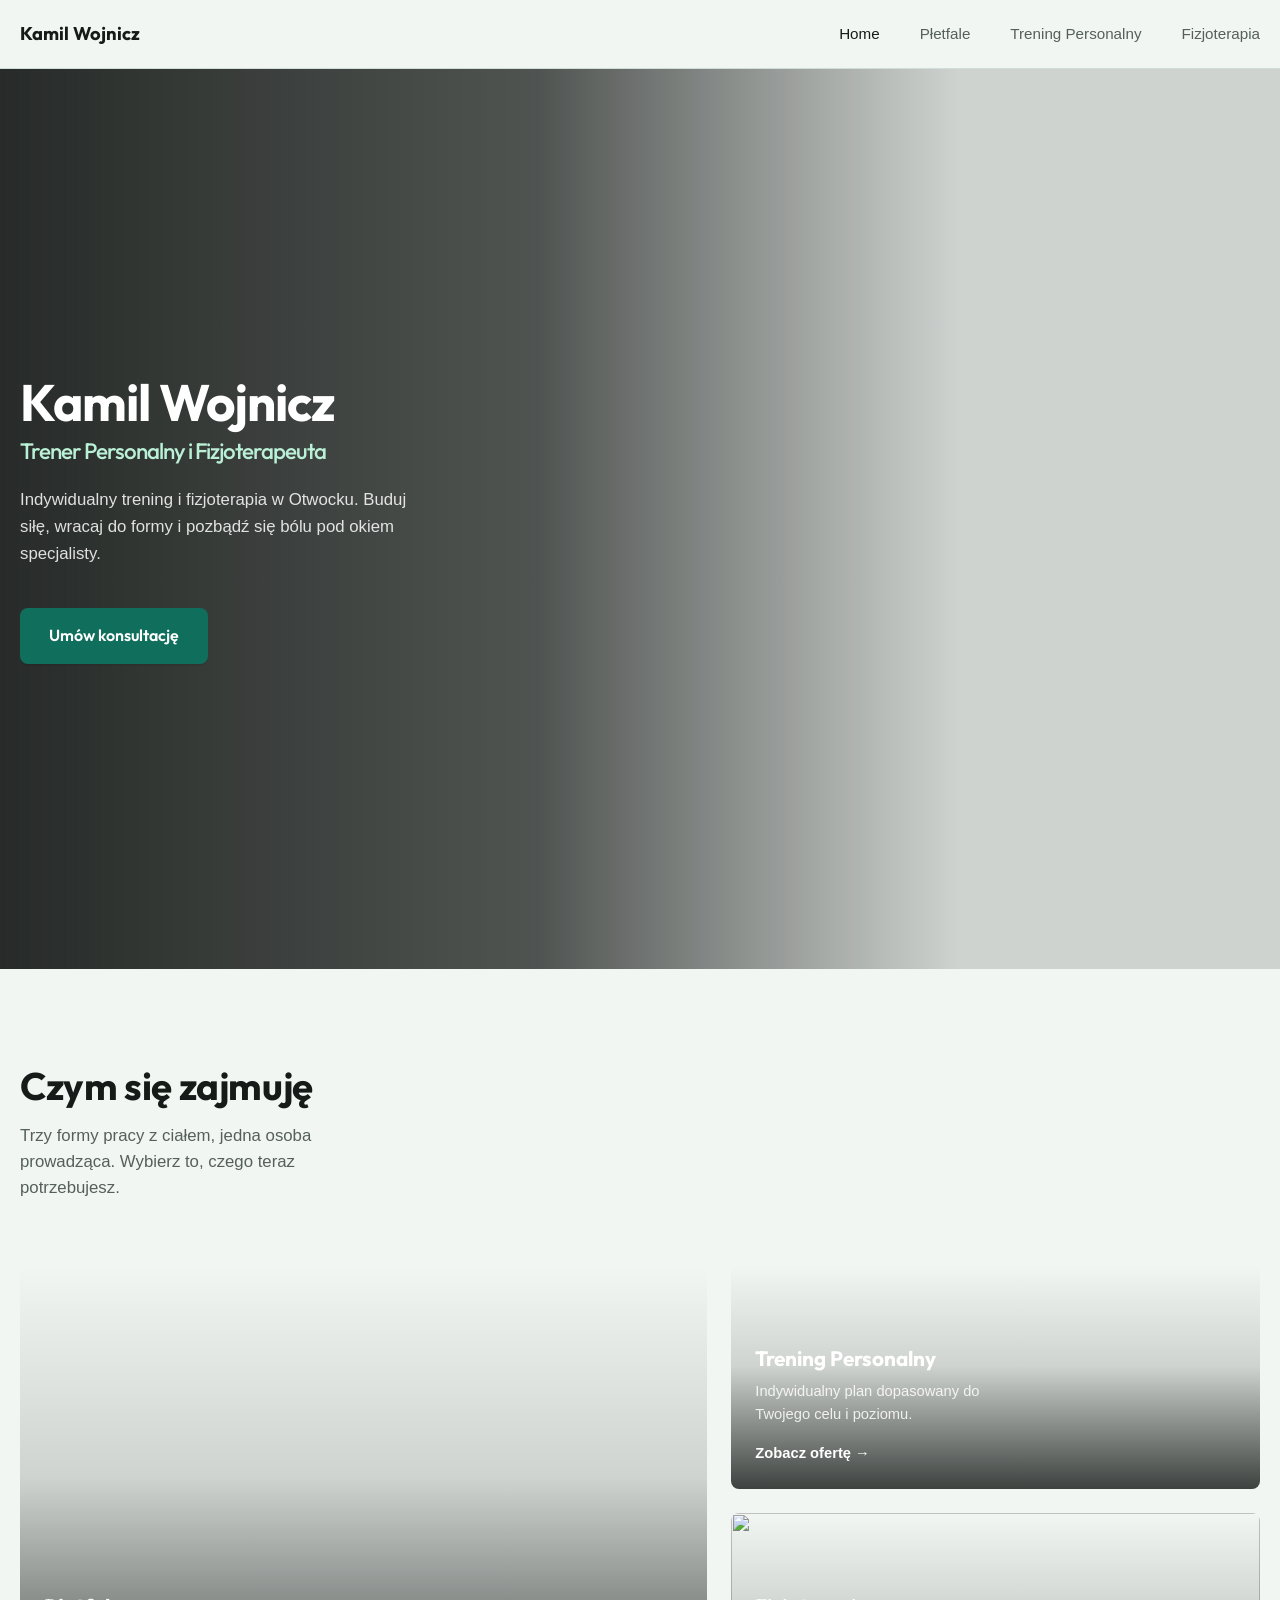
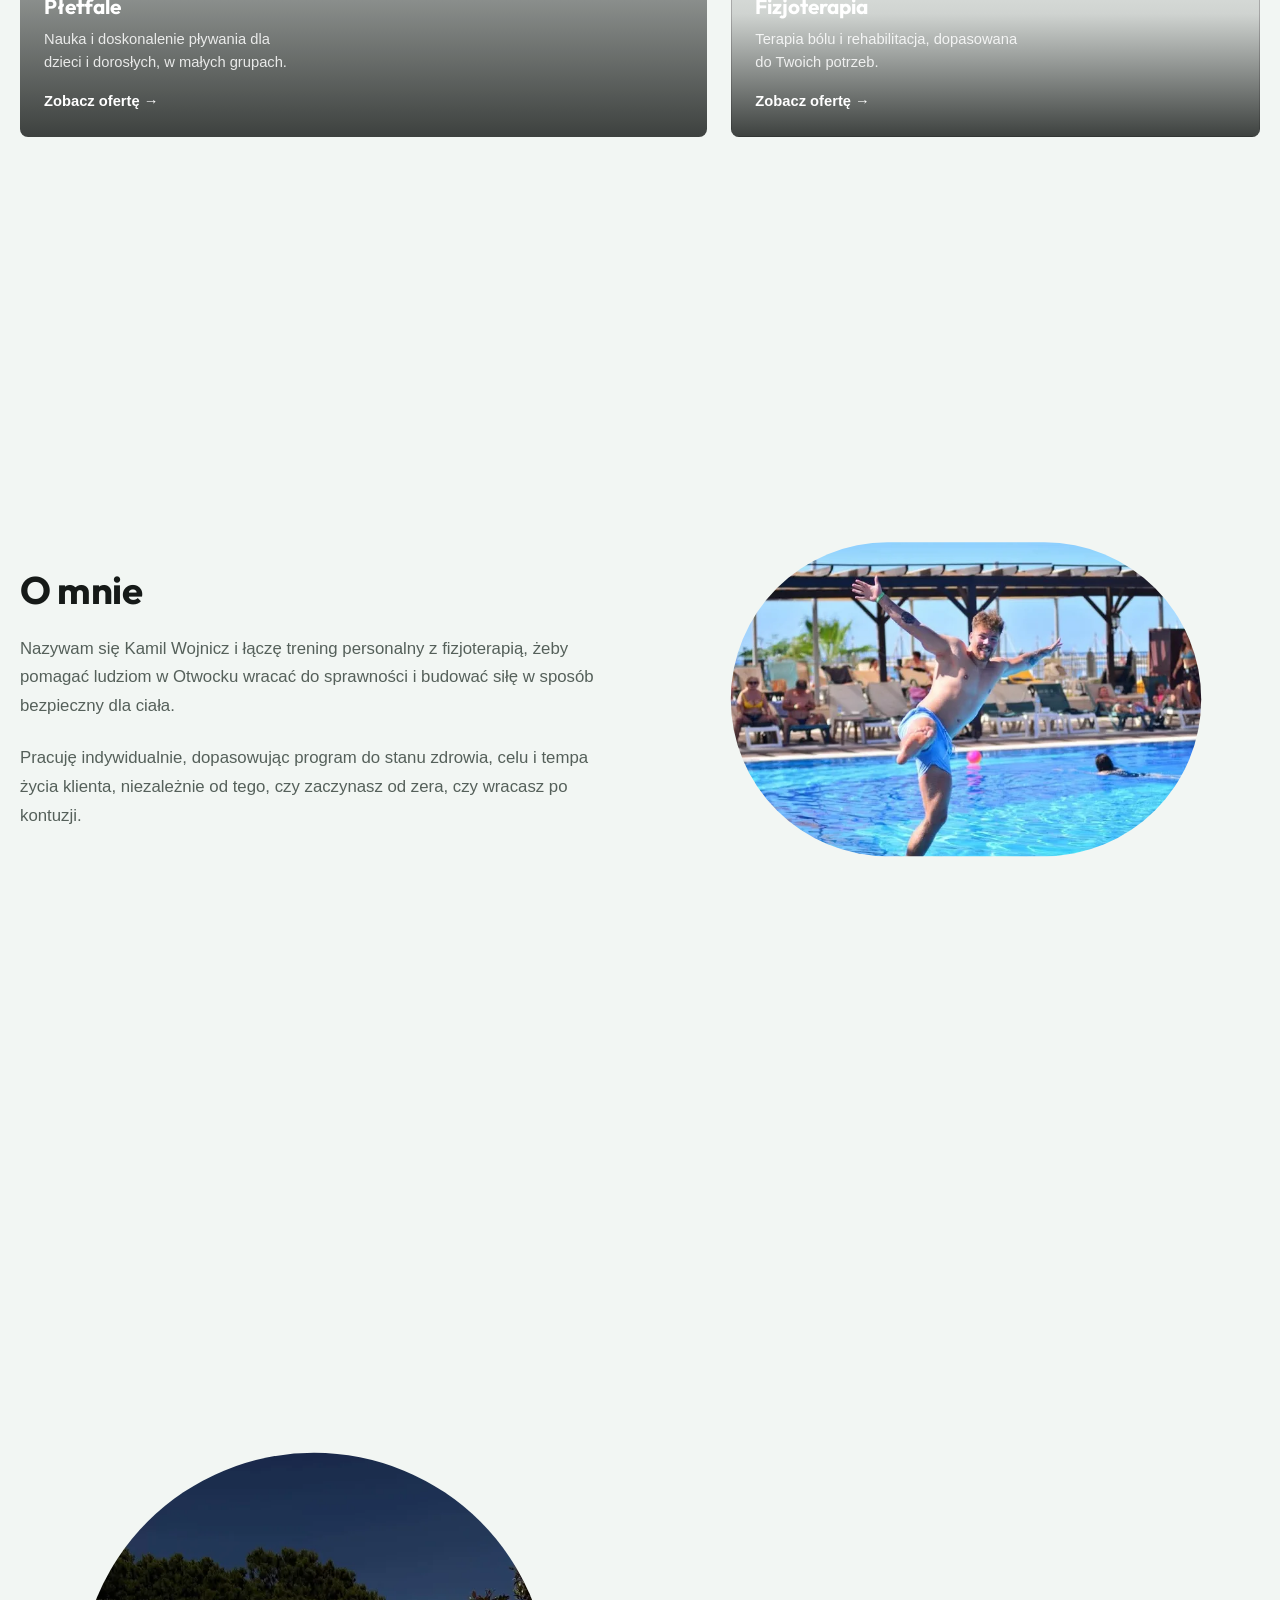
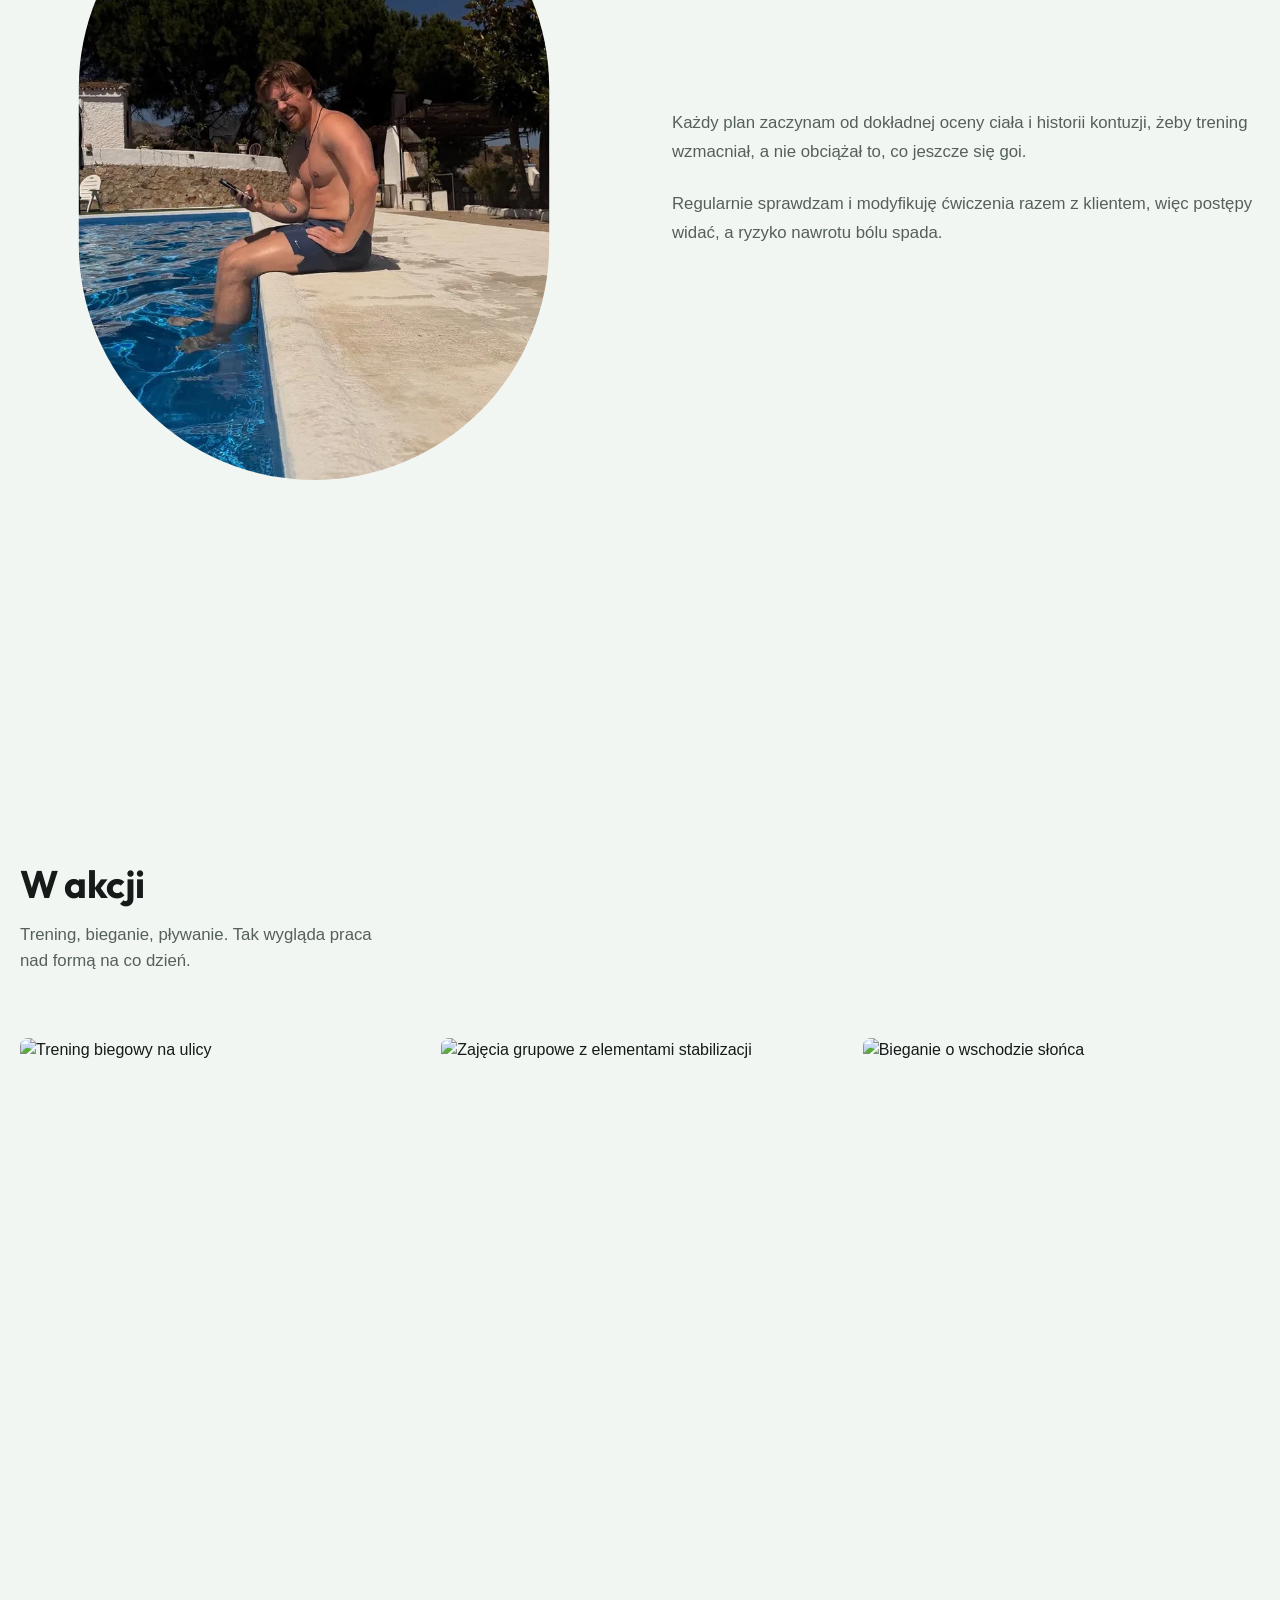
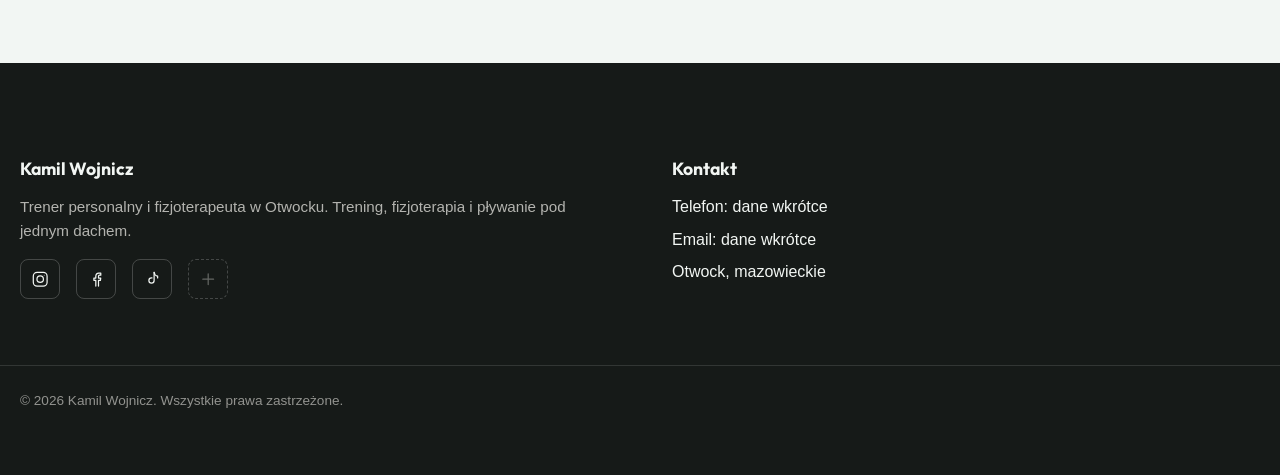
==== commit cad98c66: "Add scroll-reveal photo effect to O mnie, tidy file structure Two photo+text pairs in the homepage A" ====
--- a/index.html
+++ b/index.html
@@ -119,15 +119,30 @@
 
     <section class="split split--compact">
       <div class="container split__grid">
-        <div>
+        <div class="about-photo-text">
           <h2 class="split__title">O mnie</h2>
           <p class="split__text">Nazywam się Kamil Wojnicz i łączę trening personalny z fizjoterapią, żeby pomagać ludziom w Otwocku wracać do sprawności i budować siłę w sposób bezpieczny dla ciała.</p>
           <p class="split__text">Pracuję indywidualnie, dopasowując program do stanu zdrowia, celu i tempa życia klienta, niezależnie od tego, czy zaczynasz od zera, czy wracasz po kontuzji.</p>
           <!-- TODO(TODO.md): add real certifications / qualifications / years of experience -->
         </div>
-        <div class="split__media">
-          <!-- TODO(TODO.md): placeholder image (training space, not a portrait), replace with a real photo of the studio/gym -->
-          <img src="https://images.unsplash.com/photo-1576678927484-cc907957088c?w=700&h=700&fit=crop&q=80" alt="Przestrzeń treningowa" width="700" height="700">
+        <div class="about-photo">
+          <div class="about-photo__sticky">
+            <img class="about-photo__img" src="assets/img/kamil-wojnicz-o-mnie.webp" alt="Kamil Wojnicz, trener personalny i fizjoterapeuta w Otwocku" width="900" height="601">
+          </div>
+        </div>
+      </div>
+    </section>
+
+    <section class="split split--compact">
+      <div class="container split__grid">
+        <div class="about-photo" style="--ratio: 3 / 4;">
+          <div class="about-photo__sticky">
+            <img class="about-photo__img" src="assets/img/kamil-wojnicz-o-mnie-2.webp" alt="Kamil Wojnicz odpoczywający przy basenie" width="900" height="1200">
+          </div>
+        </div>
+        <div class="about-photo-text">
+          <p class="split__text">Każdy plan zaczynam od dokładnej oceny ciała i historii kontuzji, żeby trening wzmacniał, a nie obciążał to, co jeszcze się goi.</p>
+          <p class="split__text">Regularnie sprawdzam i modyfikuję ćwiczenia razem z klientem, więc postępy widać, a ryzyko nawrotu bólu spada.</p>
         </div>
       </div>
     </section>
--- a/css/main.css
+++ b/css/main.css
@@ -558,12 +558,77 @@
   margin-top: 1rem;
 }
 
+.about-photo {
+  display: flex;
+  justify-content: center;
+}
+
+.about-photo__sticky {
+  width: 100%;
+}
+
+.about-photo__img {
+  display: block;
+  width: 100%;
+  height: auto;
+  aspect-ratio: var(--ratio, 1320 / 881);
+  object-fit: cover;
+  border-radius: 8px;
+}
+
+@media (min-width: 768px) {
+  .about-photo {
+    --expand: 0;
+    position: relative;
+    min-height: 115vh;
+  }
+  .split--compact .split__grid:has(.about-photo) {
+    grid-template-columns: 1fr 1fr;
+    align-items: start;
+  }
+  .about-photo-text {
+    position: sticky;
+    top: 0;
+    height: 100vh;
+    display: flex;
+    flex-direction: column;
+    justify-content: center;
+  }
+  .about-photo__sticky {
+    position: sticky;
+    top: 0;
+    width: 100%;
+    height: 100vh;
+    display: flex;
+    align-items: center;
+    justify-content: center;
+  }
+  .about-photo__img {
+    width: 100%;
+    clip-path: inset(calc(var(--head-top, 10%) * (1 - var(--expand))) calc(var(--head-right, 10%) * (1 - var(--expand))) calc(var(--head-bottom, 10%) * (1 - var(--expand))) calc(var(--head-left, 10%) * (1 - var(--expand))) round calc(999px * (1 - var(--expand)) + 8px * var(--expand)));
+  }
+  .about-photo--no-effect {
+    min-height: auto;
+  }
+  .about-photo--no-effect .about-photo__sticky {
+    position: static;
+    height: auto;
+  }
+  .about-photo--no-effect .about-photo__img {
+    clip-path: none;
+  }
+  .split__grid:has(.about-photo--no-effect) .about-photo-text {
+    position: static;
+    height: auto;
+    display: block;
+  }
+}
 .content-block {
-  padding-block: 6rem;
+  padding-block: 1rem;
 }
 
 .content-block--alt {
-  background: var(--color-bg-alt);
+  background: var(--color-bg);
 }
 
 .content-block__inner {
@@ -728,8 +793,8 @@
 /* Generic image + text split section, distinct from the hero component.
    Reusable anywhere a page needs one supporting image next to prose. */
 .split {
-  padding-block: 6rem;
-  background: var(--color-bg-alt);
+  padding-block: 1rem;
+  background: var(--color-bg);
 }
 
 .split__grid {
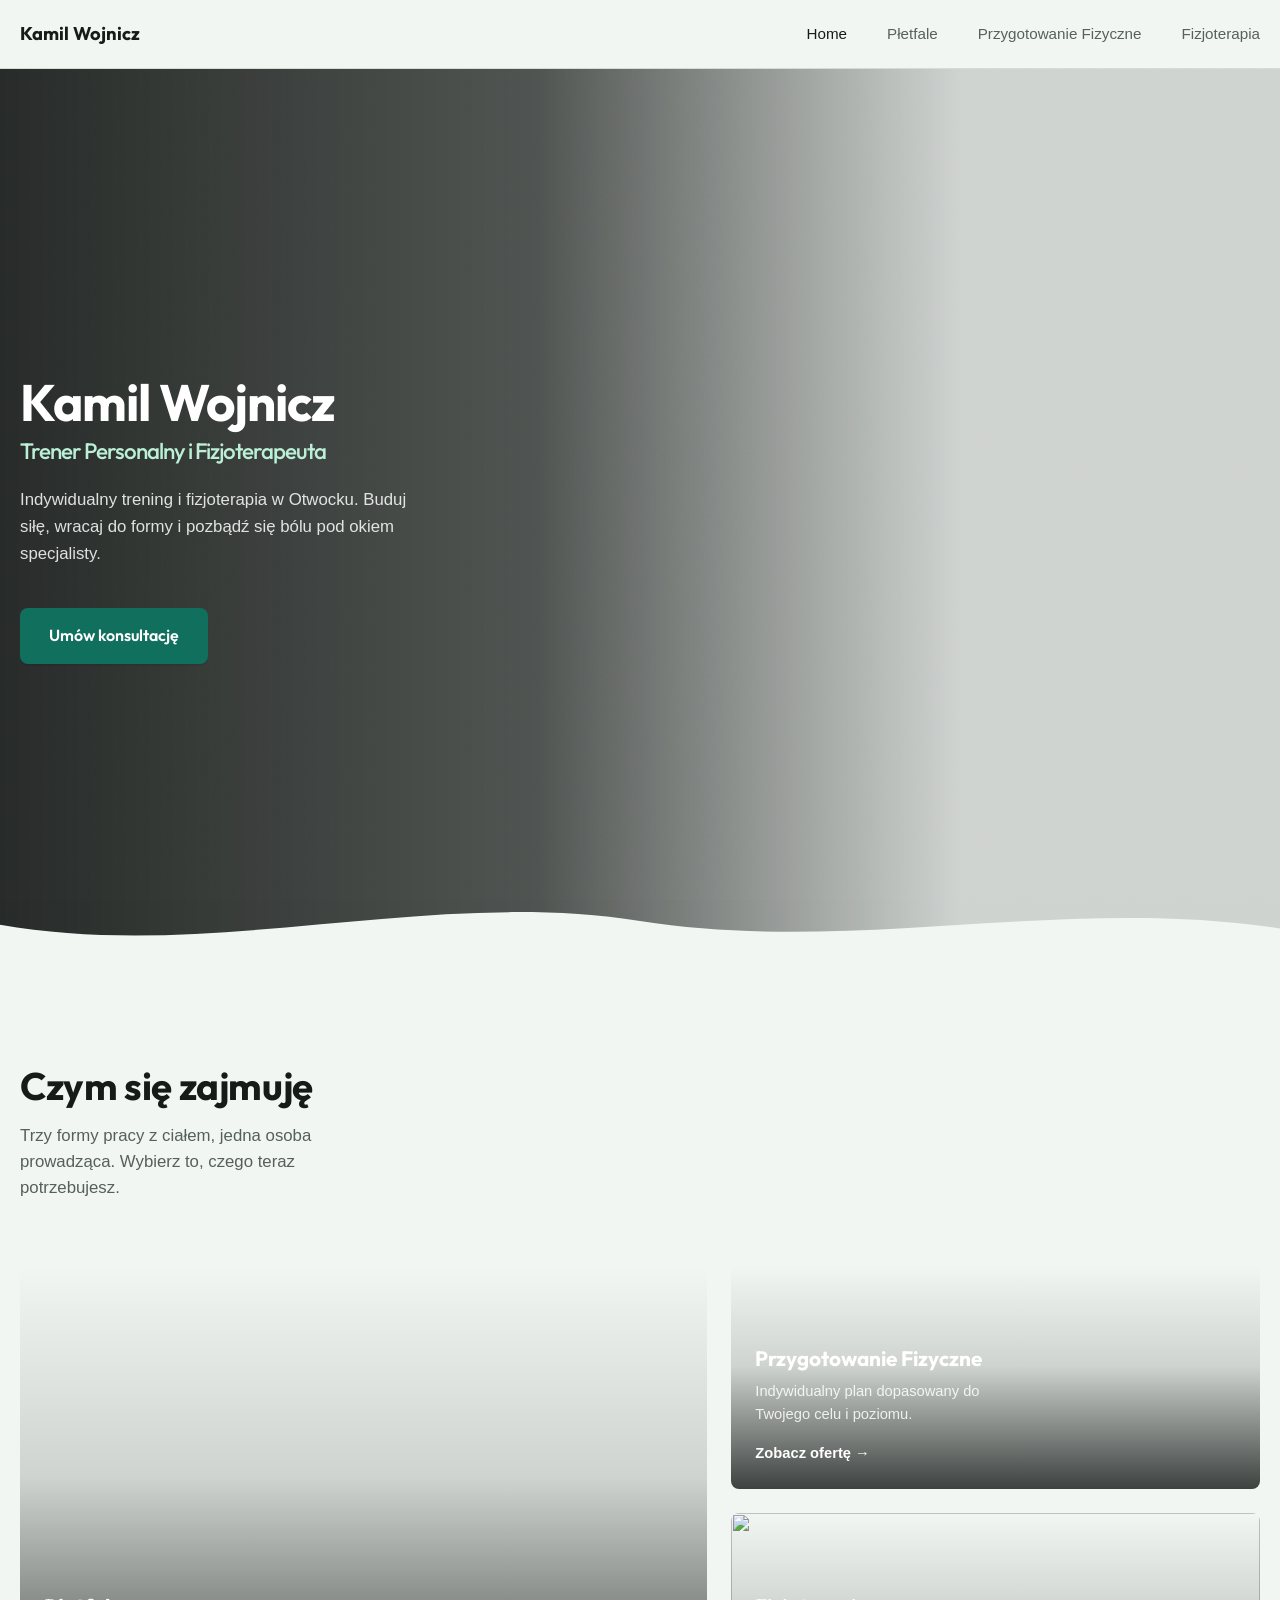
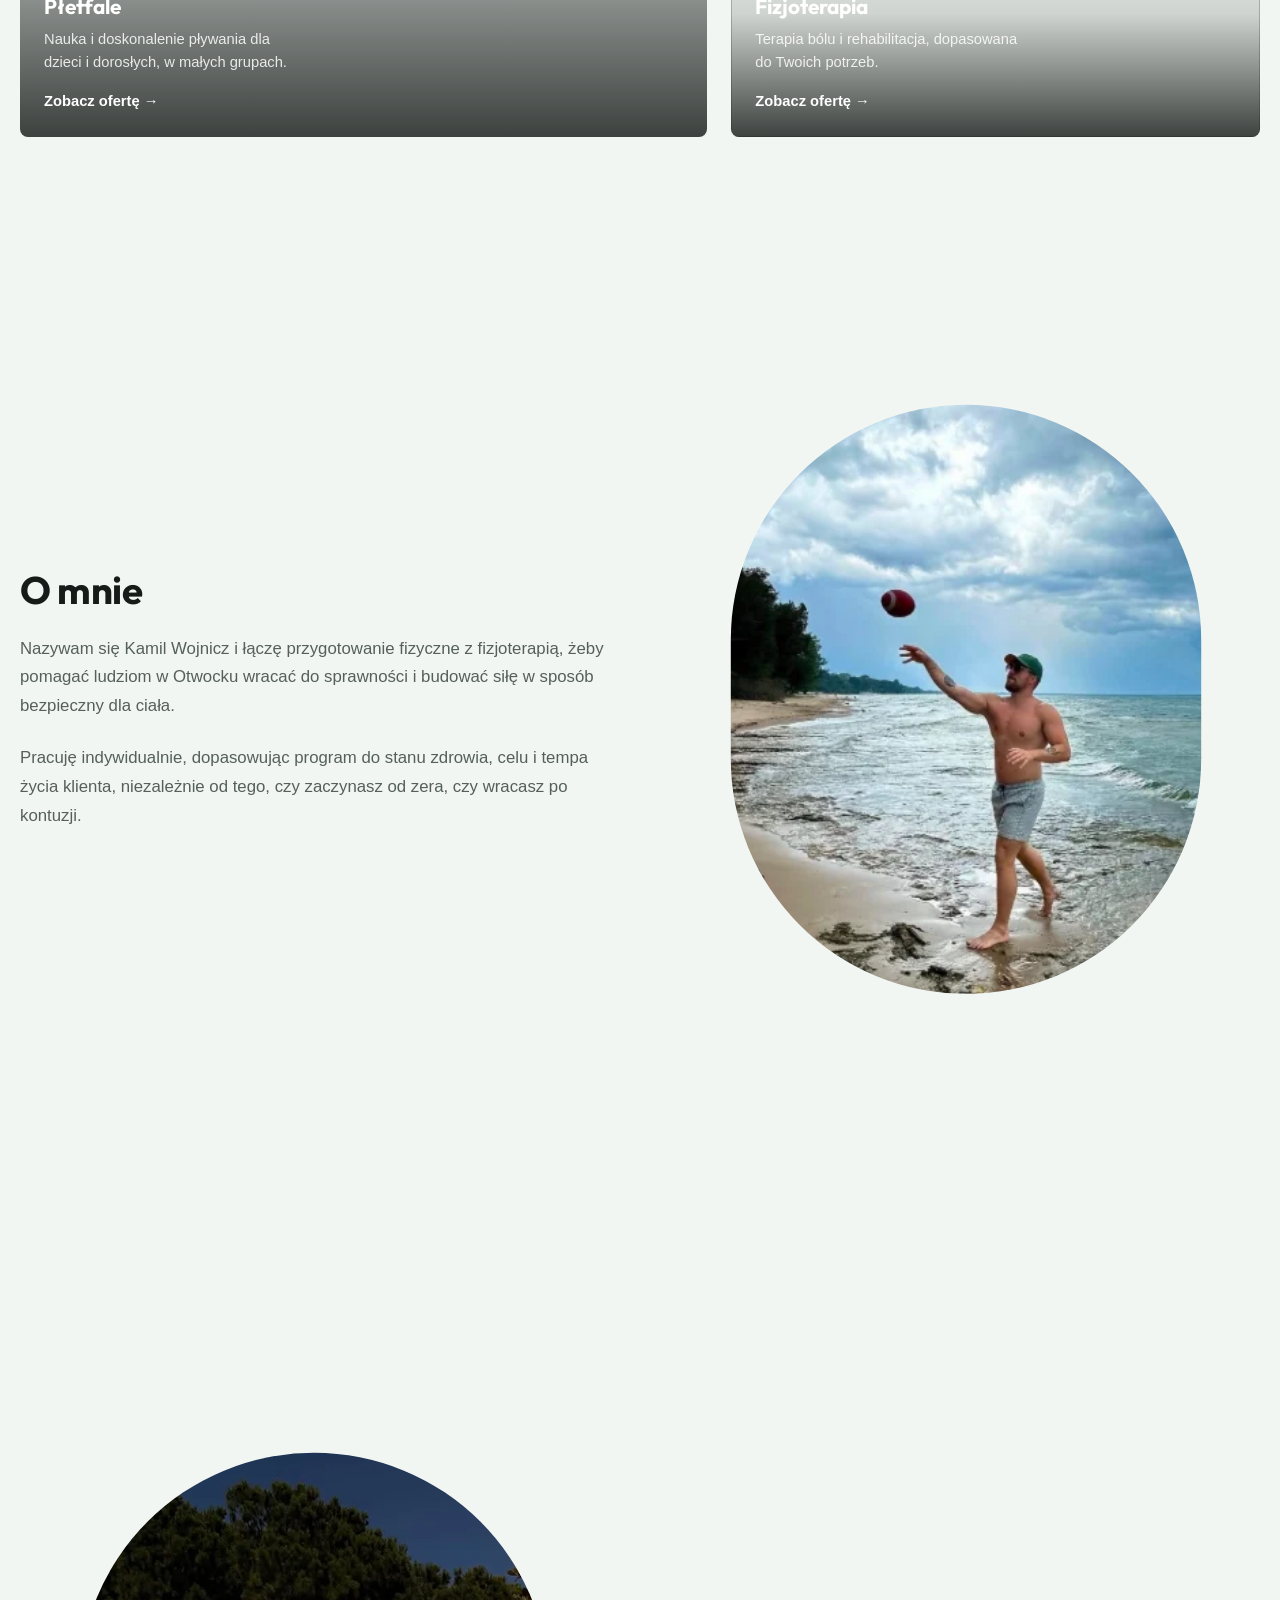
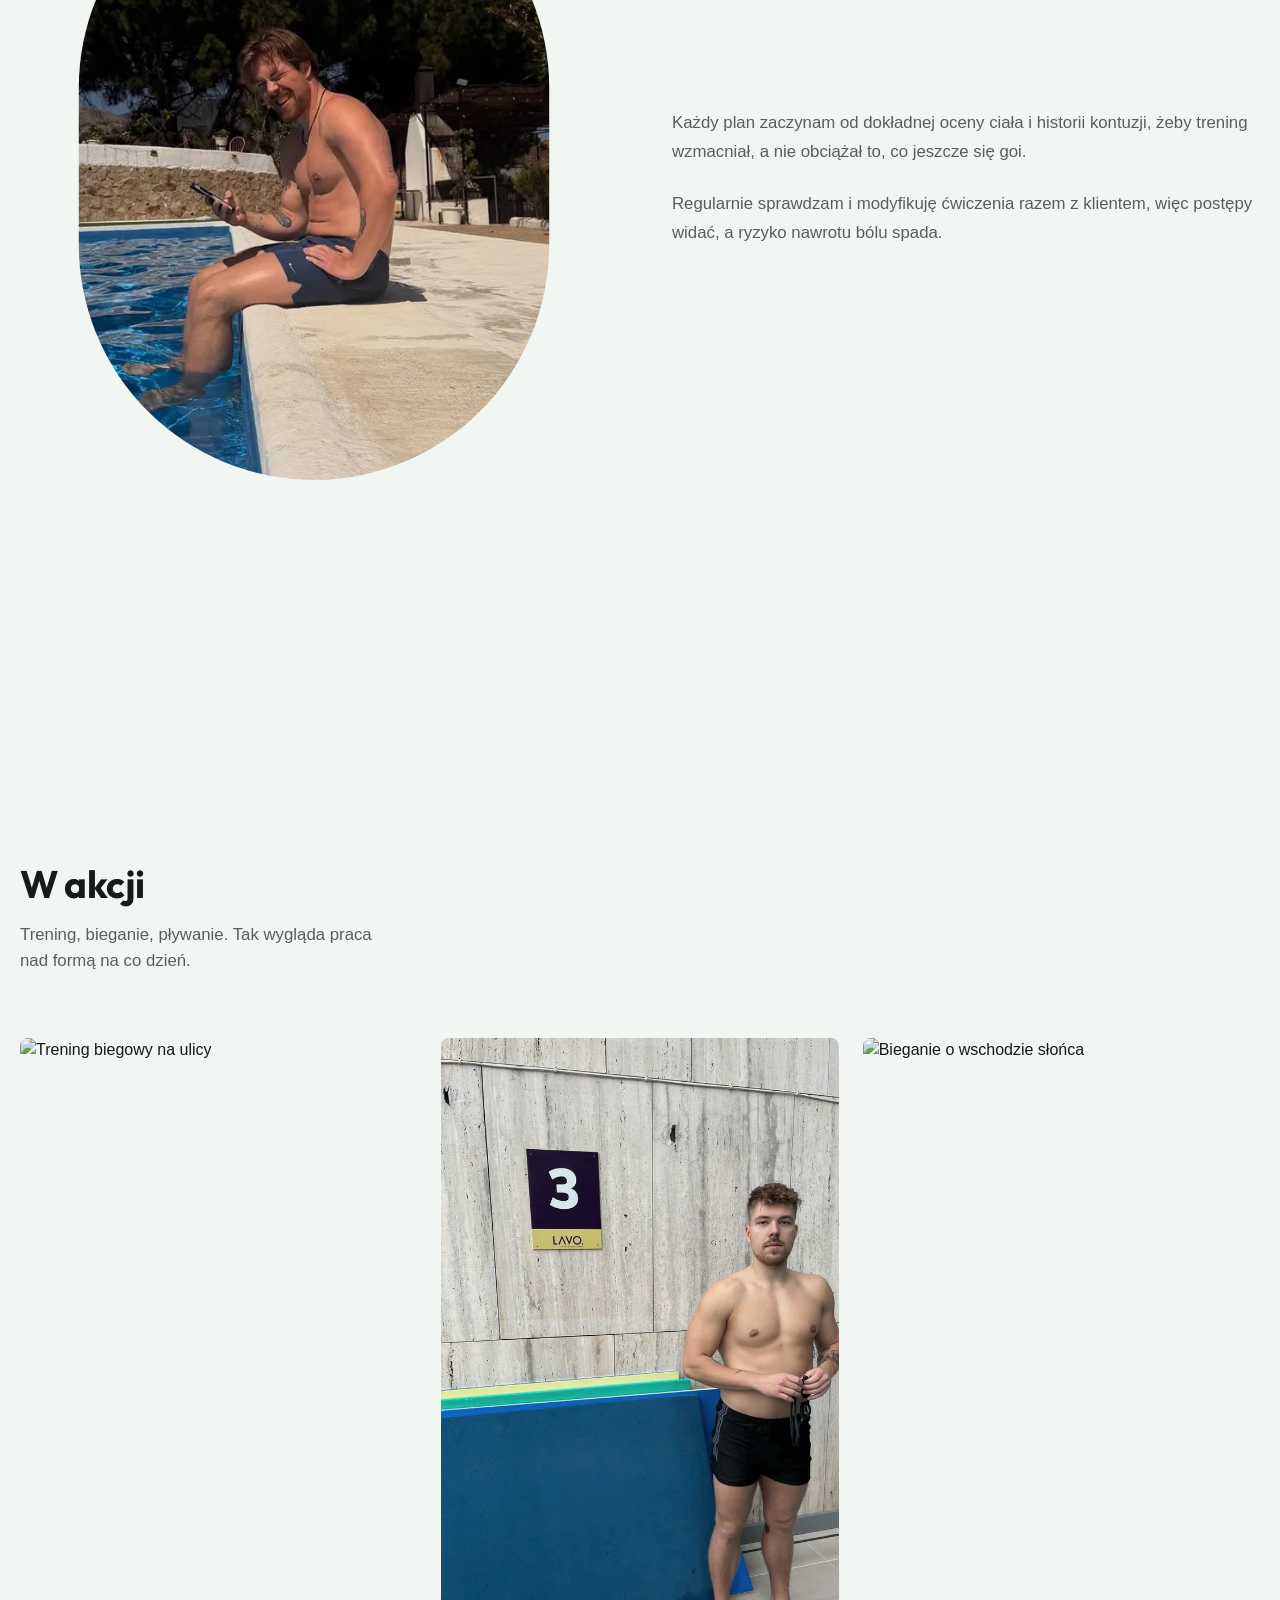
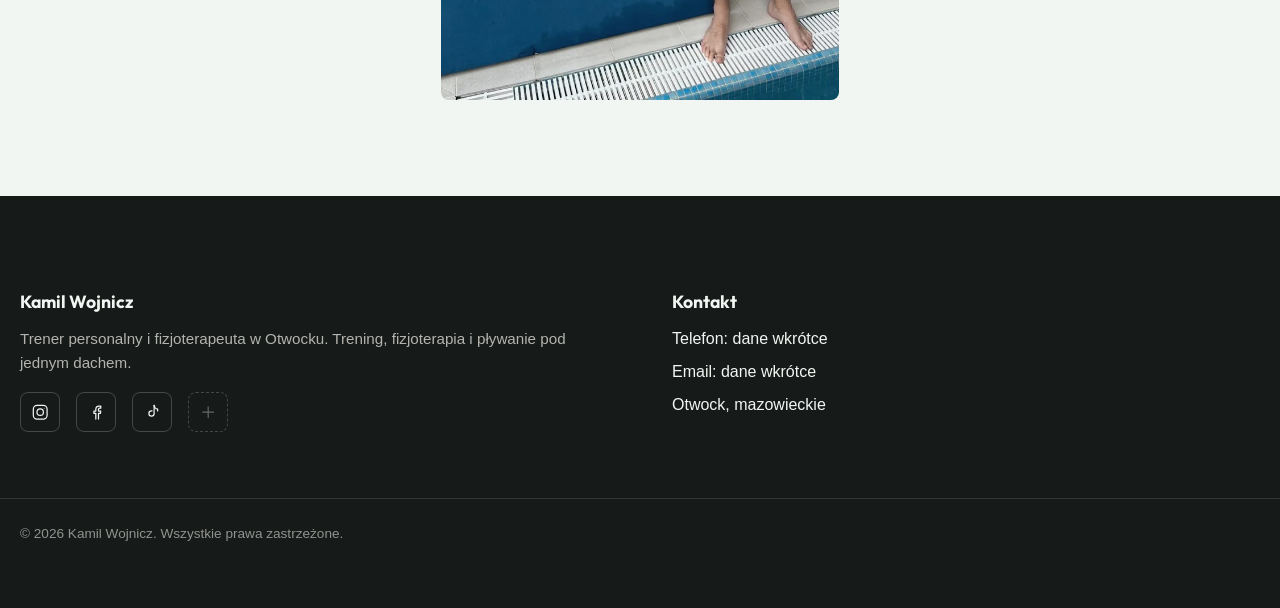
==== commit 1a60273b: "Redesign Płetfale subpage, finish Przygotowanie Fizyczne rename - pletfale.html: unique layout (blob" ====
--- a/index.html
+++ b/index.html
@@ -4,14 +4,14 @@
   <meta charset="UTF-8">
   <meta name="viewport" content="width=device-width, initial-scale=1.0">
   <title>Kamil Wojnicz - Trener Personalny i Fizjoterapeuta | Otwock</title>
-  <meta name="description" content="Trening personalny i fizjoterapia w Otwocku. Kamil Wojnicz pomoże Ci wrócić do formy, zbudować siłę i pozbyć się bólu.">
+  <meta name="description" content="Przygotowanie fizyczne i fizjoterapia w Otwocku. Kamil Wojnicz pomoże Ci wrócić do formy, zbudować siłę i pozbyć się bólu.">
   <!-- TODO(TODO.md): confirm real domain, replace kamilwojnicz.pl placeholder everywhere -->
   <link rel="canonical" href="https://kamilwojnicz.pl/">
   <meta property="og:type" content="website">
   <meta property="og:locale" content="pl_PL">
   <meta property="og:url" content="https://kamilwojnicz.pl/">
   <meta property="og:title" content="Kamil Wojnicz - Trener Personalny i Fizjoterapeuta | Otwock">
-  <meta property="og:description" content="Trening personalny i fizjoterapia w Otwocku. Kamil Wojnicz pomoże Ci wrócić do formy, zbudować siłę i pozbyć się bólu.">
+  <meta property="og:description" content="Przygotowanie fizyczne i fizjoterapia w Otwocku. Kamil Wojnicz pomoże Ci wrócić do formy, zbudować siłę i pozbyć się bólu.">
   <meta property="og:image" content="https://images.unsplash.com/photo-1517836357463-d25dfeac3438?w=1200&h=630&fit=crop&q=80">
   <meta name="twitter:card" content="summary_large_image">
   <link rel="preconnect" href="https://fonts.googleapis.com">
@@ -28,7 +28,7 @@
         <ul class="nav__list" id="nav-list">
           <li><a href="index.html" class="is-active">Home</a></li>
           <li><a href="pletfale.html">Płetfale</a></li>
-          <li><a href="trening-personalny.html">Trening Personalny</a></li>
+          <li><a href="przygotowanie-fizyczne.html">Przygotowanie Fizyczne</a></li>
           <li><a href="fizjoterapia.html">Fizjoterapia</a></li>
         </ul>
       </nav>
@@ -71,17 +71,23 @@
           </video>
         </div>
       </div>
+
+      <div class="hero__divider" aria-hidden="true">
+        <svg viewBox="0 0 1440 96" preserveAspectRatio="none">
+          <path d="M0,48 C240,88 480,8 720,44 C960,80 1200,16 1440,52 L1440,96 L0,96 Z" fill="#f2f6f3"></path>
+        </svg>
+      </div>
     </section>
 
     <section class="work">
       <div class="container">
-        <div class="work__header">
+        <div class="work__header" data-reveal>
           <h2 class="work__title">Czym się zajmuję</h2>
           <p class="work__text">Trzy formy pracy z ciałem, jedna osoba prowadząca. Wybierz to, czego teraz potrzebujesz.</p>
         </div>
 
         <div class="work__grid">
-          <a class="work__card work__card--featured work__card--video" href="pletfale.html">
+          <a class="work__card work__card--featured work__card--video" data-reveal-fade href="pletfale.html">
             <video class="work__card-video" src="assets/img/pletfale/plywanie-hover.mp4" muted loop playsinline preload="metadata"></video>
             <span class="work__card-scrim"></span>
             <span class="work__card-body">
@@ -92,18 +98,18 @@
             </span>
           </a>
 
-          <a class="work__card work__card--training work__card--video" href="trening-personalny.html">
-            <video class="work__card-video" src="assets/img/trening-personalny/trening-hover.mp4" muted loop playsinline preload="metadata"></video>
+          <a class="work__card work__card--training work__card--video" data-reveal-fade href="przygotowanie-fizyczne.html">
+            <video class="work__card-video" src="assets/img/przygotowanie-fizyczne/przygotowanie-fizyczne-hover.mp4" muted loop playsinline preload="metadata"></video>
             <span class="work__card-scrim"></span>
             <span class="work__card-body">
-              <span class="work__card-title">Trening Personalny</span>
+              <span class="work__card-title">Przygotowanie Fizyczne</span>
               <span class="work__card-desc work__card-desc--short">Indywidualny plan dopasowany do Twojego celu i poziomu.</span>
               <span class="work__card-desc work__card-desc--long">Plan treningowy budowany od zera pod Twój cel — siłę, sylwetkę czy powrót do formy. Uczę poprawnej techniki ćwiczeń, dbam o progresję obciążeń i pilnuję, żeby trening był bezpieczny dla stawów i kręgosłupa.</span>
               <span class="work__card-link">Zobacz ofertę &#8594;</span>
             </span>
           </a>
 
-          <a class="work__card work__card--physio" href="fizjoterapia.html">
+          <a class="work__card work__card--physio" data-reveal-fade href="fizjoterapia.html">
             <!-- TODO(TODO.md): placeholder image, replace with real physio photo -->
             <img class="work__card-image" src="https://picsum.photos/seed/fizjoterapia-otwock/900/520" alt="" width="900" height="520">
             <span class="work__card-scrim"></span>
@@ -119,15 +125,15 @@
 
     <section class="split split--compact">
       <div class="container split__grid">
-        <div class="about-photo-text">
+        <div class="about-photo-text" data-reveal>
           <h2 class="split__title">O mnie</h2>
-          <p class="split__text">Nazywam się Kamil Wojnicz i łączę trening personalny z fizjoterapią, żeby pomagać ludziom w Otwocku wracać do sprawności i budować siłę w sposób bezpieczny dla ciała.</p>
+          <p class="split__text">Nazywam się Kamil Wojnicz i łączę przygotowanie fizyczne z fizjoterapią, żeby pomagać ludziom w Otwocku wracać do sprawności i budować siłę w sposób bezpieczny dla ciała.</p>
           <p class="split__text">Pracuję indywidualnie, dopasowując program do stanu zdrowia, celu i tempa życia klienta, niezależnie od tego, czy zaczynasz od zera, czy wracasz po kontuzji.</p>
           <!-- TODO(TODO.md): add real certifications / qualifications / years of experience -->
         </div>
-        <div class="about-photo">
+        <div class="about-photo" style="--ratio: 432 / 541; --scroll-height: 115vh;">
           <div class="about-photo__sticky">
-            <img class="about-photo__img" src="assets/img/kamil-wojnicz-o-mnie.webp" alt="Kamil Wojnicz, trener personalny i fizjoterapeuta w Otwocku" width="900" height="601">
+            <img class="about-photo__img" src="assets/img/kamil-wojnicz-o-mnie.webp" alt="Kamil Wojnicz na plaży" width="432" height="541">
           </div>
         </div>
       </div>
@@ -135,12 +141,12 @@
 
     <section class="split split--compact">
       <div class="container split__grid">
-        <div class="about-photo" style="--ratio: 3 / 4;">
+        <div class="about-photo" style="--ratio: 3 / 4; --scroll-height: 115vh;">
           <div class="about-photo__sticky">
-            <img class="about-photo__img" src="assets/img/kamil-wojnicz-o-mnie-2.webp" alt="Kamil Wojnicz odpoczywający przy basenie" width="900" height="1200">
-          </div>
-        </div>
-        <div class="about-photo-text">
+            <img class="about-photo__img" src="assets/img/kamil-wojnicz-o-mnie-2.webp" alt="Kamil Wojnicz, trener personalny w Otwocku" width="893" height="912">
+          </div>
+        </div>
+        <div class="about-photo-text" data-reveal>
           <p class="split__text">Każdy plan zaczynam od dokładnej oceny ciała i historii kontuzji, żeby trening wzmacniał, a nie obciążał to, co jeszcze się goi.</p>
           <p class="split__text">Regularnie sprawdzam i modyfikuję ćwiczenia razem z klientem, więc postępy widać, a ryzyko nawrotu bólu spada.</p>
         </div>
@@ -149,16 +155,22 @@
 
     <section class="gallery">
       <div class="container">
-        <div class="gallery__header">
+        <div class="gallery__header" data-reveal>
           <h2 class="gallery__title">W akcji</h2>
           <p class="gallery__intro">Trening, bieganie, pływanie. Tak wygląda praca nad formą na co dzień.</p>
         </div>
 
         <div class="gallery__grid">
           <!-- TODO(TODO.md): placeholder images, replace with real photos from Kamil's sessions -->
-          <img src="https://images.unsplash.com/photo-1571008887538-b36bb32f4571?w=700&h=930&fit=crop&q=80" alt="Trening biegowy na ulicy" width="700" height="933">
-          <img src="https://images.unsplash.com/photo-1518611012118-696072aa579a?w=700&h=1160&fit=crop&q=80" alt="Zajęcia grupowe z elementami stabilizacji" width="700" height="1167">
-          <img src="https://images.unsplash.com/photo-1552674605-db6ffd4facb5?w=700&h=930&fit=crop&q=80" alt="Bieganie o wschodzie słońca" width="700" height="933">
+          <div class="gallery__item" data-reveal>
+            <img src="https://images.unsplash.com/photo-1571008887538-b36bb32f4571?w=700&h=930&fit=crop&q=80" alt="Trening biegowy na ulicy" width="700" height="933">
+          </div>
+          <div class="gallery__item" data-reveal>
+            <img src="assets/img/kamil-wojnicz-basen.webp" alt="Kamil Wojnicz na basenie, przygotowanie do zajęć pływackich" width="700" height="1167">
+          </div>
+          <div class="gallery__item" data-reveal>
+            <img src="https://images.unsplash.com/photo-1552674605-db6ffd4facb5?w=700&h=930&fit=crop&q=80" alt="Bieganie o wschodzie słońca" width="700" height="933">
+          </div>
         </div>
       </div>
     </section>
@@ -220,7 +232,7 @@
     "@context": "https://schema.org",
     "@type": "LocalBusiness",
     "name": "Kamil Wojnicz - Trener Personalny i Fizjoterapeuta",
-    "description": "Trening personalny, fizjoterapia i nauka pływania (Płetfale) w Otwocku.",
+    "description": "Przygotowanie fizyczne, fizjoterapia i nauka pływania (Płetfale) w Otwocku.",
     "url": "https://kamilwojnicz.pl/",
     "areaServed": "Otwock",
     "address": {
--- a/css/main.css
+++ b/css/main.css
@@ -28,6 +28,18 @@
   font-size: 1rem;
   line-height: 1.55;
   -webkit-font-smoothing: antialiased;
+  position: relative;
+}
+
+body::after {
+  content: "";
+  position: fixed;
+  inset: 0;
+  z-index: 999;
+  pointer-events: none;
+  opacity: 0.05;
+  mix-blend-mode: overlay;
+  background-image: url("data:image/svg+xml,%3Csvg xmlns='http://www.w3.org/2000/svg' width='160' height='160'%3E%3Cfilter id='n'%3E%3CfeTurbulence type='fractalNoise' baseFrequency='0.9' numOctaves='2' stitchTiles='stitch'/%3E%3C/filter%3E%3Crect width='100%25' height='100%25' filter='url(%23n)'/%3E%3C/svg%3E");
 }
 
 img {
@@ -61,6 +73,24 @@
   outline-offset: 2px;
 }
 
+[data-reveal] {
+  opacity: 0;
+  transform: translateY(22px);
+  transition: opacity 0.6s cubic-bezier(0.16, 1, 0.3, 1), transform 0.6s cubic-bezier(0.16, 1, 0.3, 1);
+}
+
+[data-reveal].is-visible {
+  opacity: 1;
+  transform: none;
+}
+
+@media (prefers-reduced-motion: reduce) {
+  [data-reveal] {
+    opacity: 1;
+    transform: none;
+    transition: none;
+  }
+}
 .btn {
   display: inline-flex;
   align-items: center;
@@ -93,6 +123,11 @@
 }
 .btn--primary:hover {
   background: var(--color-accent-dark);
+  transform: translateY(-2px);
+  box-shadow: 0 4px 0 rgba(0, 0, 0, 0.1);
+}
+.btn--primary:active {
+  box-shadow: 0 1px 0 rgba(0, 0, 0, 0.08);
 }
 
 .site-header {
@@ -352,6 +387,23 @@
   object-position: center;
 }
 
+.hero__divider {
+  position: absolute;
+  left: 0;
+  right: 0;
+  bottom: -1px;
+  z-index: 3;
+  width: 100%;
+  height: clamp(48px, 7vw, 96px);
+  line-height: 0;
+}
+
+.hero__divider svg {
+  width: 100%;
+  height: 100%;
+  display: block;
+}
+
 @media (max-width: 768px) {
   .hero--bleed .hero__media::after {
     background: linear-gradient(180deg, rgba(10, 14, 12, 0.35) 0%, rgba(10, 14, 12, 0.75) 65%, rgba(10, 14, 12, 0.85) 100%);
@@ -423,6 +475,19 @@
   transition: transform 0.4s ease, opacity 0.4s ease, box-shadow 0.4s ease;
 }
 
+.work__card[data-reveal-fade] {
+  opacity: 0;
+}
+
+.work__card[data-reveal-fade].is-visible {
+  opacity: 1;
+}
+
+@media (prefers-reduced-motion: reduce) {
+  .work__card[data-reveal-fade] {
+    opacity: 1;
+  }
+}
 .work__card--featured {
   grid-row: span 2;
   transform-origin: center right;
@@ -580,7 +645,7 @@
   .about-photo {
     --expand: 0;
     position: relative;
-    min-height: 115vh;
+    min-height: var(--scroll-height, 108vh);
   }
   .split--compact .split__grid:has(.about-photo) {
     grid-template-columns: 1fr 1fr;
@@ -866,11 +931,28 @@
 .gallery img {
   width: 100%;
   height: 100%;
+  object-fit: cover;
+  display: block;
+  transition: transform 0.5s cubic-bezier(0.16, 1, 0.3, 1), filter 0.4s ease;
+  filter: grayscale(0.15) brightness(0.97);
+}
+
+.gallery__item {
   border-radius: 8px;
-  object-fit: cover;
-  display: block;
-}
-
+  overflow: hidden;
+}
+
+.gallery__item:hover img,
+.gallery__item:focus-within img {
+  transform: scale(1.06);
+  filter: grayscale(0) brightness(1);
+}
+
+@media (prefers-reduced-motion: reduce) {
+  .gallery img {
+    transition: filter 0.4s ease;
+  }
+}
 .gallery__grid {
   display: grid;
   grid-template-columns: repeat(3, 1fr);
@@ -883,6 +965,14 @@
 
 .gallery__grid > :nth-child(2) img {
   aspect-ratio: 3/5;
+}
+
+.gallery__grid > :nth-child(2)[data-reveal] {
+  transition-delay: 0.1s;
+}
+
+.gallery__grid > :nth-child(3)[data-reveal] {
+  transition-delay: 0.2s;
 }
 
 .gallery__grid--pair {
@@ -916,6 +1006,175 @@
     grid-template-columns: 1fr;
   }
 }
+.levels {
+  padding-block: 6rem;
+}
+
+.levels__header {
+  max-width: 42ch;
+  margin-bottom: 4rem;
+}
+
+.levels__title {
+  font-size: clamp(1.75rem, 3vw, 2.5rem);
+  font-weight: 700;
+  letter-spacing: -0.01em;
+}
+
+.levels__intro {
+  margin-top: 1rem;
+  color: var(--color-text-muted);
+  font-size: 1.05rem;
+}
+
+.levels__grid {
+  display: grid;
+  grid-template-columns: repeat(3, 1fr);
+  gap: 2.5rem;
+}
+
+.level-card {
+  position: relative;
+  padding: 2.5rem 2.5rem calc(2.5rem + 14px);
+  background: var(--color-bg-alt);
+  border-radius: 8px;
+  overflow: hidden;
+}
+
+.level-card::after {
+  content: "";
+  position: absolute;
+  left: 0;
+  right: 0;
+  bottom: 0;
+  height: 14px;
+  background: var(--color-accent);
+  opacity: 0.55;
+  -webkit-mask-image: url("data:image/svg+xml,%3Csvg xmlns='http://www.w3.org/2000/svg' viewBox='0 0 40 14'%3E%3Cpath d='M0,7 C5,0 15,0 20,7 C25,14 35,14 40,7 L40,14 L0,14 Z'/%3E%3C/svg%3E");
+  mask-image: url("data:image/svg+xml,%3Csvg xmlns='http://www.w3.org/2000/svg' viewBox='0 0 40 14'%3E%3Cpath d='M0,7 C5,0 15,0 20,7 C25,14 35,14 40,7 L40,14 L0,14 Z'/%3E%3C/svg%3E");
+  -webkit-mask-repeat: repeat-x;
+  mask-repeat: repeat-x;
+  -webkit-mask-size: 40px 14px;
+  mask-size: 40px 14px;
+}
+
+.level-card__icon {
+  width: 40px;
+  height: 40px;
+  color: var(--color-accent-text);
+}
+
+.level-card__index {
+  display: block;
+  margin-top: 1.5rem;
+  font-family: "Outfit", -apple-system, BlinkMacSystemFont, "Segoe UI", sans-serif;
+  font-weight: 700;
+  font-size: 0.9rem;
+  color: var(--color-accent-text);
+}
+
+.level-card__title {
+  display: block;
+  margin-top: 0.5rem;
+  font-family: "Outfit", -apple-system, BlinkMacSystemFont, "Segoe UI", sans-serif;
+  font-weight: 700;
+  font-size: 1.15rem;
+}
+
+.level-card__desc {
+  display: block;
+  margin-top: 0.5rem;
+  color: var(--color-text-muted);
+  font-size: 0.98rem;
+  line-height: 1.6;
+}
+
+@media (max-width: 768px) {
+  .levels__grid {
+    grid-template-columns: 1fr;
+    gap: 1.5rem;
+  }
+}
+.audience {
+  padding-block: 1rem;
+}
+
+.audience__title {
+  font-size: clamp(1.5rem, 2.4vw, 2rem);
+  font-weight: 700;
+  letter-spacing: -0.01em;
+  max-width: 42ch;
+}
+
+.audience__list {
+  display: flex;
+  flex-wrap: wrap;
+  gap: 1rem;
+  margin-top: 2.5rem;
+  list-style: none;
+  padding: 0;
+}
+
+.audience__pill {
+  padding: 0.5rem 1.5rem;
+  border: 1px solid var(--color-border);
+  border-radius: 999px;
+  font-size: 0.98rem;
+  color: var(--color-text);
+}
+
+.audience__cta {
+  margin-top: 2.5rem;
+}
+
+.cta-banner {
+  position: relative;
+  padding-block: 6rem;
+  background: var(--color-bg-alt);
+  text-align: center;
+  overflow: hidden;
+}
+
+.cta-banner__divider {
+  position: absolute;
+  left: 0;
+  right: 0;
+  top: -1px;
+  z-index: 1;
+  width: 100%;
+  height: clamp(40px, 6vw, 80px);
+  line-height: 0;
+}
+
+.cta-banner__divider svg {
+  width: 100%;
+  height: 100%;
+  display: block;
+}
+
+.cta-banner__inner {
+  position: relative;
+  z-index: 2;
+  max-width: 46ch;
+  margin-inline: auto;
+}
+
+.cta-banner__title {
+  font-size: clamp(1.75rem, 3vw, 2.25rem);
+  font-weight: 700;
+  letter-spacing: -0.01em;
+}
+
+.cta-banner__text {
+  margin-top: 1rem;
+  color: var(--color-text-muted);
+  font-size: 1.05rem;
+}
+
+.cta-banner__cta {
+  margin-top: 2.5rem;
+}
+
 .site-footer {
   padding-block: 6rem 4rem;
   background: #161a18;
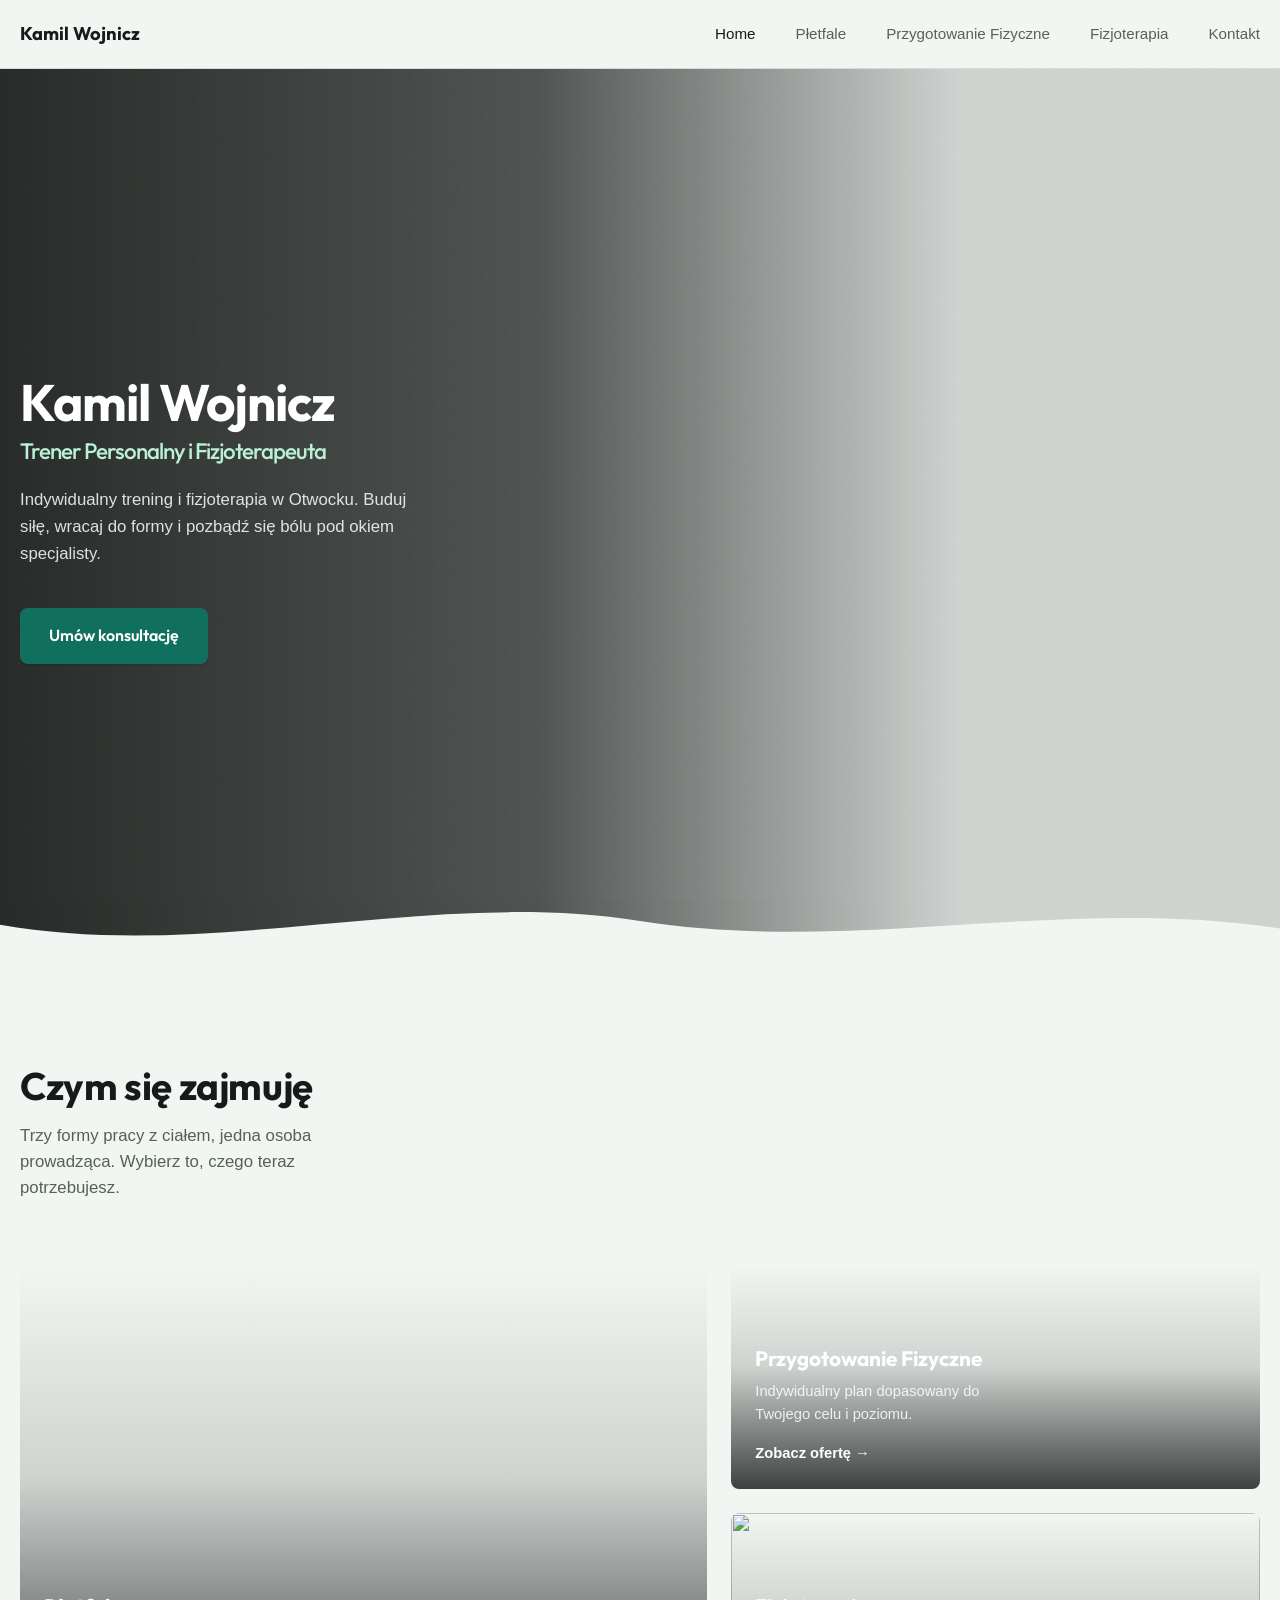
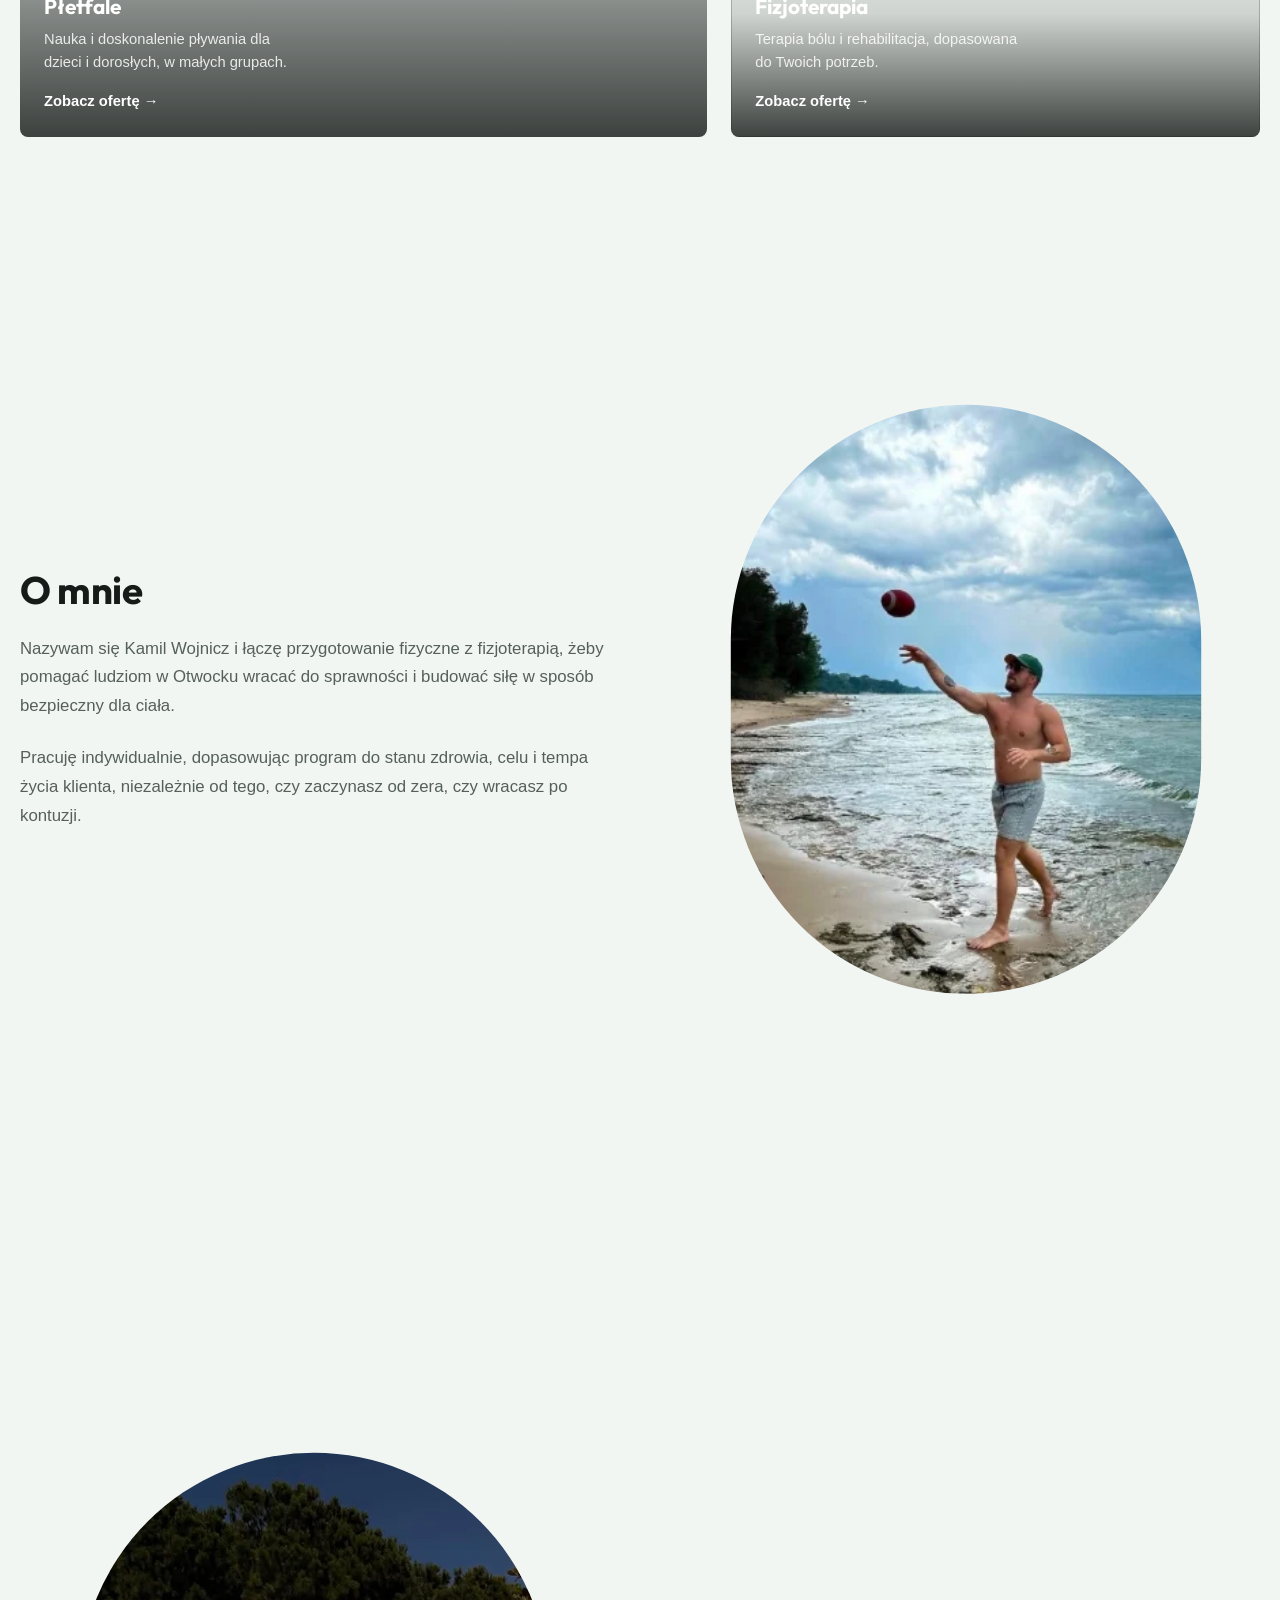
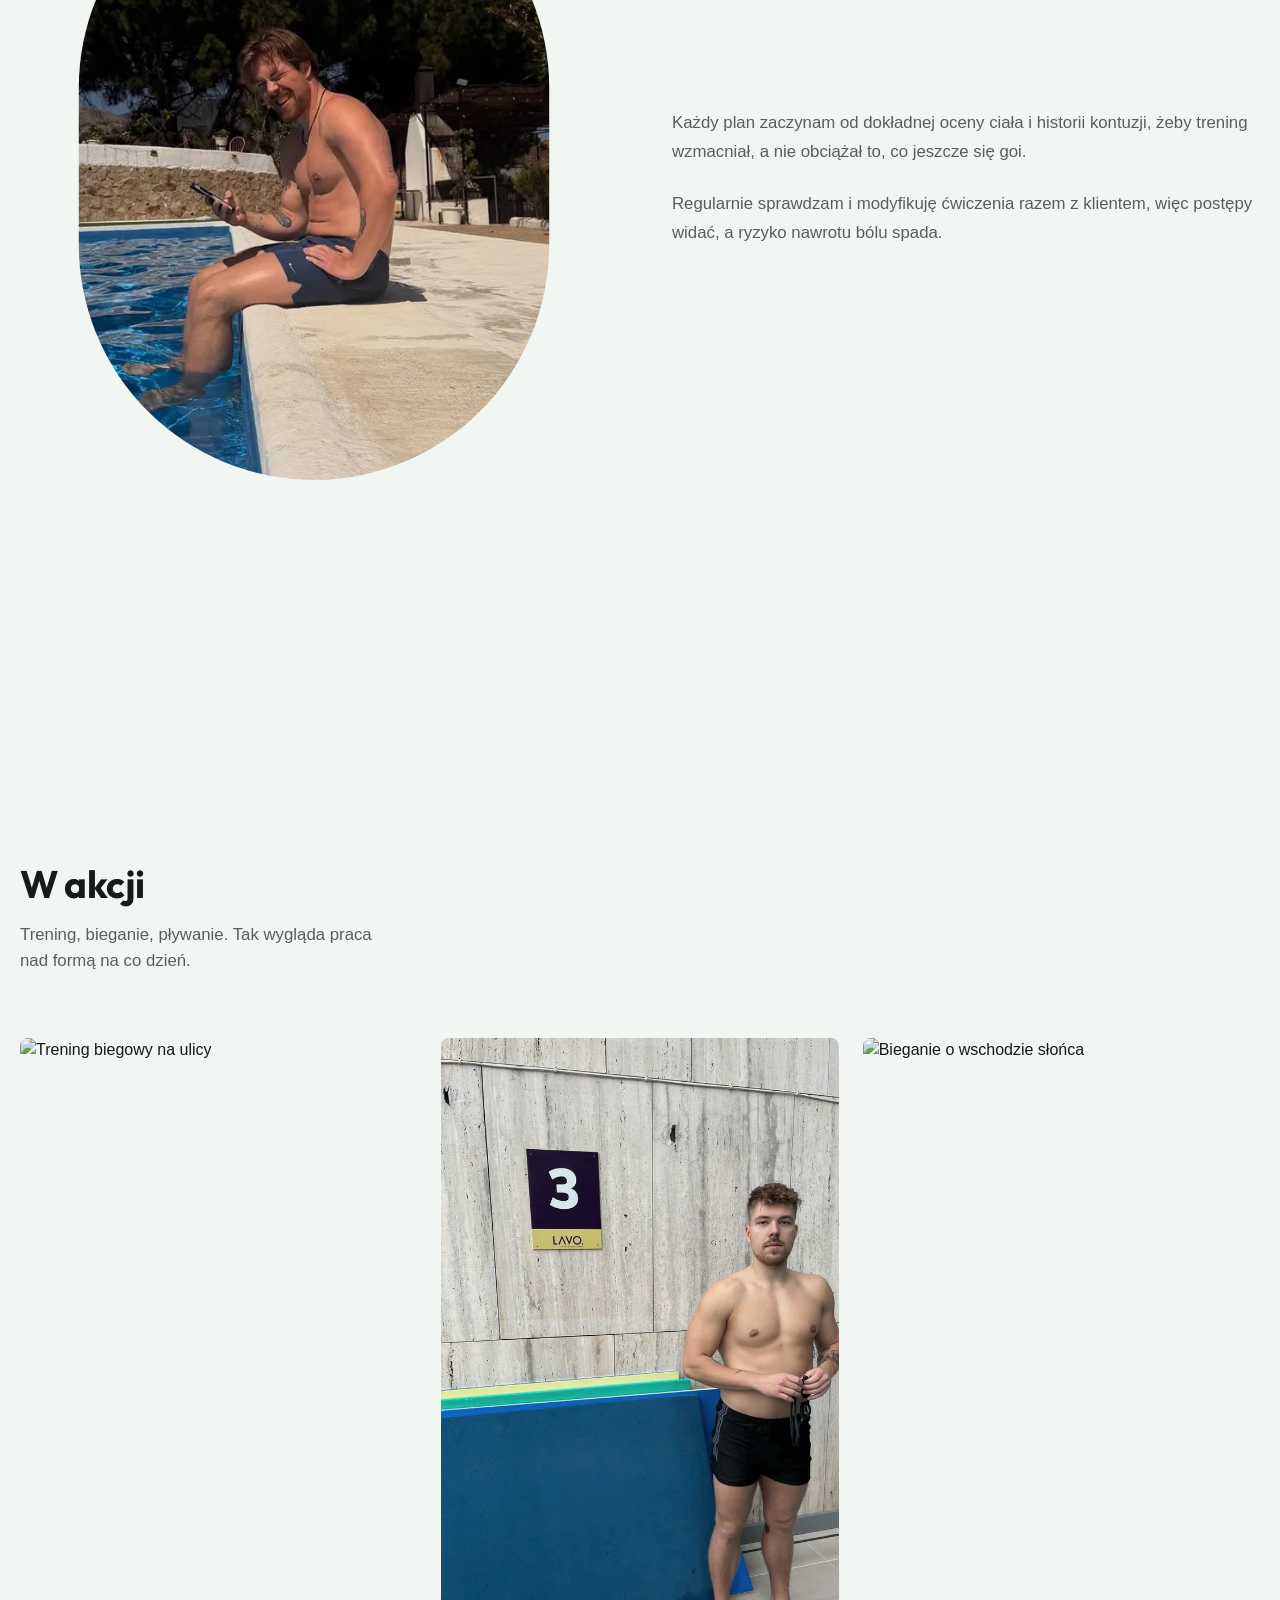
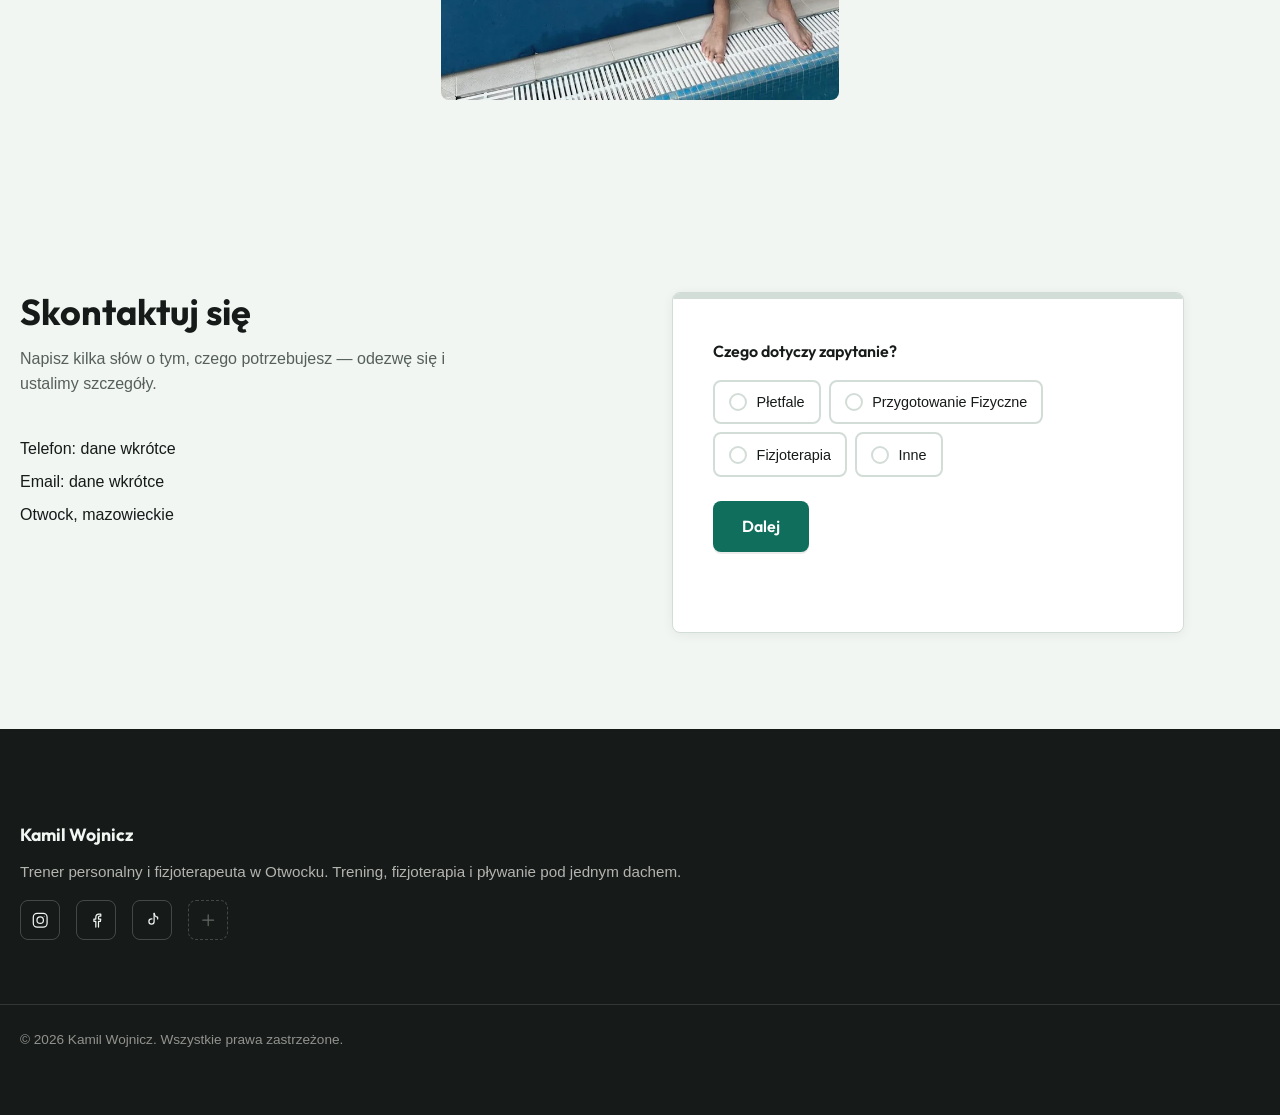
==== commit 8826a275: "Add branching contact form with animated send button Multi-step Formspree contact form (service bran" ====
--- a/index.html
+++ b/index.html
@@ -30,6 +30,7 @@
           <li><a href="pletfale.html">Płetfale</a></li>
           <li><a href="przygotowanie-fizyczne.html">Przygotowanie Fizyczne</a></li>
           <li><a href="fizjoterapia.html">Fizjoterapia</a></li>
+          <li><a href="#kontakt">Kontakt</a></li>
         </ul>
       </nav>
 
@@ -174,9 +175,188 @@
         </div>
       </div>
     </section>
-  </main>
-
-  <footer class="site-footer" id="kontakt">
+
+    <section class="contact" id="kontakt">
+    <div class="container contact__grid">
+      <div class="contact__info" data-reveal>
+        <h2 class="contact__title">Skontaktuj się</h2>
+        <p class="contact__text">Napisz kilka słów o tym, czego potrzebujesz — odezwę się i ustalimy szczegóły.</p>
+
+        <!-- TODO(TODO.md): add real phone / email / address -->
+        <ul class="contact__list">
+          <li>Telefon: dane wkrótce</li>
+          <li>Email: dane wkrótce</li>
+          <li>Otwock, mazowieckie</li>
+        </ul>
+      </div>
+
+      <div class="contact__form-wrap">
+        <div class="contact-form__card">
+          <div class="contact-form__progress">
+            <div class="contact-form__progress-fill" id="contact-form-progress"></div>
+          </div>
+
+          <form class="contact-form" id="contact-form" action="https://formspree.io/f/xkjggeoy" method="POST">
+            <p class="contact-form__status" id="contact-form-status" role="status" aria-live="polite"></p>
+
+            <fieldset class="contact-form__step" data-step="1">
+            <legend>Czego dotyczy zapytanie?</legend>
+            <div class="contact-form__options" role="radiogroup" aria-label="Wybór usługi">
+              <label class="contact-form__option">
+                <input type="radio" name="service" value="Płetfale" required>
+                <span>Płetfale</span>
+              </label>
+              <label class="contact-form__option">
+                <input type="radio" name="service" value="Przygotowanie Fizyczne">
+                <span>Przygotowanie Fizyczne</span>
+              </label>
+              <label class="contact-form__option">
+                <input type="radio" name="service" value="Fizjoterapia">
+                <span>Fizjoterapia</span>
+              </label>
+              <label class="contact-form__option">
+                <input type="radio" name="service" value="Inne">
+                <span>Inne</span>
+              </label>
+            </div>
+            <div class="contact-form__actions">
+              <button type="button" class="btn btn--primary" data-next>Dalej</button>
+            </div>
+          </fieldset>
+
+          <fieldset class="contact-form__step" data-step="2" data-branch="Płetfale" hidden>
+            <legend>Kilka szczegółów o pływaniu</legend>
+            <label class="contact-form__field">
+              <span class="contact-form__field-label">Wiek uczestnika</span>
+              <select name="wiek_uczestnika">
+                <option value="Dziecko">Dziecko</option>
+                <option value="Dorosły">Dorosły</option>
+              </select>
+            </label>
+            <label class="contact-form__field">
+              <span class="contact-form__field-label">Poziom pływania</span>
+              <select name="poziom_plywania">
+                <option value="Nie umie pływać">Nie umie pływać</option>
+                <option value="Podstawy">Podstawy</option>
+                <option value="Doskonalenie">Doskonalenie</option>
+              </select>
+            </label>
+            <div class="contact-form__actions">
+              <button type="button" class="btn btn--ghost" data-back>Wstecz</button>
+              <button type="button" class="btn btn--primary" data-next>Dalej</button>
+            </div>
+          </fieldset>
+
+          <fieldset class="contact-form__step" data-step="2" data-branch="Przygotowanie Fizyczne" hidden>
+            <legend>Jaki jest Twój cel?</legend>
+            <label class="contact-form__field">
+              <span class="contact-form__field-label">Cel treningowy</span>
+              <select name="cel_treningowy">
+                <option value="Redukcja wagi">Redukcja wagi</option>
+                <option value="Budowa siły">Budowa siły</option>
+                <option value="Powrót po kontuzji">Powrót po kontuzji</option>
+                <option value="Przygotowanie sportowe">Przygotowanie sportowe</option>
+              </select>
+            </label>
+            <div class="contact-form__actions">
+              <button type="button" class="btn btn--ghost" data-back>Wstecz</button>
+              <button type="button" class="btn btn--primary" data-next>Dalej</button>
+            </div>
+          </fieldset>
+
+          <fieldset class="contact-form__step" data-step="2" data-branch="Fizjoterapia" hidden>
+            <legend>Czego dotyczy dolegliwość?</legend>
+            <label class="contact-form__field">
+              <span class="contact-form__field-label">Rodzaj dolegliwości</span>
+              <select name="rodzaj_dolegliwosci">
+                <option value="Kręgosłup">Kręgosłup</option>
+                <option value="Staw (kolano/bark/biodro)">Staw (kolano/bark/biodro)</option>
+                <option value="Rehabilitacja pooperacyjna">Rehabilitacja pooperacyjna</option>
+                <option value="Inne">Inne</option>
+              </select>
+            </label>
+            <div class="contact-form__actions">
+              <button type="button" class="btn btn--ghost" data-back>Wstecz</button>
+              <button type="button" class="btn btn--primary" data-next>Dalej</button>
+            </div>
+          </fieldset>
+
+          <fieldset class="contact-form__step" data-step="3" hidden>
+            <legend>Twoje dane</legend>
+            <label class="contact-form__field">
+              <span class="contact-form__field-label">Imię</span>
+              <input type="text" name="imie" required>
+            </label>
+            <label class="contact-form__field">
+              <span class="contact-form__field-label">Telefon lub email</span>
+              <input type="text" name="kontakt" required>
+            </label>
+            <!-- DONT ADD THE DELETED INPUT AS IT WAS USELESS ~user -->
+            <label class="contact-form__field">
+              <span class="contact-form__field-label">Wiadomość</span>
+              <textarea name="wiadomosc" rows="3"></textarea>
+            </label>
+
+            <input type="text" name="_gotcha" class="contact-form__honeypot" tabindex="-1" autocomplete="off" aria-hidden="true">
+            <input type="hidden" name="_subject" value="Nowe zapytanie ze strony">
+
+            <div class="contact-form__actions">
+              <button type="button" class="btn btn--ghost" data-back>Wstecz</button>
+              <button type="submit" class="button">
+                <div class="outline"></div>
+                <div class="state state--default">
+                  <div class="icon">
+                    <svg xmlns="http://www.w3.org/2000/svg" fill="none" viewBox="0 0 24 24" height="1em" width="1em">
+                      <g style="filter: url(#contact-form-send-shadow)">
+                        <path fill="currentColor" d="M14.2199 21.63C13.0399 21.63 11.3699 20.8 10.0499 16.83L9.32988 14.67L7.16988 13.95C3.20988 12.63 2.37988 10.96 2.37988 9.78001C2.37988 8.61001 3.20988 6.93001 7.16988 5.60001L15.6599 2.77001C17.7799 2.06001 19.5499 2.27001 20.6399 3.35001C21.7299 4.43001 21.9399 6.21001 21.2299 8.33001L18.3999 16.82C17.0699 20.8 15.3999 21.63 14.2199 21.63ZM7.63988 7.03001C4.85988 7.96001 3.86988 9.06001 3.86988 9.78001C3.86988 10.5 4.85988 11.6 7.63988 12.52L10.1599 13.36C10.3799 13.43 10.5599 13.61 10.6299 13.83L11.4699 16.35C12.3899 19.13 13.4999 20.12 14.2199 20.12C14.9399 20.12 16.0399 19.13 16.9699 16.35L19.7999 7.86001C20.3099 6.32001 20.2199 5.06001 19.5699 4.41001C18.9199 3.76001 17.6599 3.68001 16.1299 4.19001L7.63988 7.03001Z"></path>
+                        <path fill="currentColor" d="M10.11 14.4C9.92005 14.4 9.73005 14.33 9.58005 14.18C9.29005 13.89 9.29005 13.41 9.58005 13.12L13.16 9.53C13.45 9.24 13.93 9.24 14.22 9.53C14.51 9.82 14.51 10.3 14.22 10.59L10.64 14.18C10.5 14.33 10.3 14.4 10.11 14.4Z"></path>
+                      </g>
+                      <defs>
+                        <filter id="contact-form-send-shadow">
+                          <fedropshadow flood-opacity="0.5" stdDeviation="0.6" dy="1" dx="0"></fedropshadow>
+                        </filter>
+                      </defs>
+                    </svg>
+                  </div>
+                  <p>
+                    <span style="--i:0">W</span>
+                    <span style="--i:1">y</span>
+                    <span style="--i:2">ś</span>
+                    <span style="--i:3">l</span>
+                    <span style="--i:4">i</span>
+                    <span style="--i:5">j</span>
+                  </p>
+                </div>
+                <div class="state state--sent">
+                  <div class="icon">
+                    <svg stroke="black" stroke-width="0.5px" width="1em" height="1em" viewBox="0 0 24 24" fill="none" xmlns="http://www.w3.org/2000/svg">
+                      <g style="filter: url(#contact-form-send-shadow)">
+                        <path d="M12 22.75C6.07 22.75 1.25 17.93 1.25 12C1.25 6.07 6.07 1.25 12 1.25C17.93 1.25 22.75 6.07 22.75 12C22.75 17.93 17.93 22.75 12 22.75ZM12 2.75C6.9 2.75 2.75 6.9 2.75 12C2.75 17.1 6.9 21.25 12 21.25C17.1 21.25 21.25 17.1 21.25 12C21.25 6.9 17.1 2.75 12 2.75Z" fill="currentColor"></path>
+                        <path d="M10.5795 15.5801C10.3795 15.5801 10.1895 15.5001 10.0495 15.3601L7.21945 12.5301C6.92945 12.2401 6.92945 11.7601 7.21945 11.4701C7.50945 11.1801 7.98945 11.1801 8.27945 11.4701L10.5795 13.7701L15.7195 8.6301C16.0095 8.3401 16.4895 8.3401 16.7795 8.6301C17.0695 8.9201 17.0695 9.4001 16.7795 9.6901L11.1095 15.3601C10.9695 15.5001 10.7795 15.5801 10.5795 15.5801Z" fill="currentColor"></path>
+                      </g>
+                    </svg>
+                  </div>
+                  <p>
+                    <span style="--i:0">W</span>
+                    <span style="--i:1">y</span>
+                    <span style="--i:2">s</span>
+                    <span style="--i:3">ł</span>
+                    <span style="--i:4">a</span>
+                    <span style="--i:5">n</span>
+                    <span style="--i:6">o</span>
+                  </p>
+                </div>
+              </button>
+            </div>
+            </fieldset>
+          </form>
+        </div>
+      </div>
+    </div>
+  </section>
+    </main>
+
+  <footer class="site-footer">
     <div class="container footer__grid">
       <div>
         <h2 class="footer__heading">Kamil Wojnicz</h2>
@@ -208,16 +388,6 @@
             </svg>
           </span>
         </div>
-      </div>
-
-      <div>
-        <h2 class="footer__heading">Kontakt</h2>
-        <!-- TODO(TODO.md): add real phone / email / address -->
-        <ul class="footer__contact-list">
-          <li>Telefon: dane wkrótce</li>
-          <li>Email: dane wkrótce</li>
-          <li>Otwock, mazowieckie</li>
-        </ul>
       </div>
     </div>
 
--- a/css/main.css
+++ b/css/main.css
@@ -130,6 +130,18 @@
   box-shadow: 0 1px 0 rgba(0, 0, 0, 0.08);
 }
 
+.btn--ghost {
+  background: transparent;
+  color: inherit;
+  border-color: currentColor;
+  box-shadow: none;
+}
+.btn--ghost:hover {
+  opacity: 0.75;
+  transform: none;
+  box-shadow: none;
+}
+
 .site-header {
   position: relative;
   border-bottom: 1px solid var(--color-border-header);
@@ -1175,6 +1187,532 @@
   margin-top: 2.5rem;
 }
 
+.contact {
+  padding-block: 6rem;
+  background: #f2f6f3;
+  color: #161a18;
+}
+
+.contact__grid {
+  display: grid;
+  grid-template-columns: 1fr 1fr;
+  gap: 4rem;
+  align-items: start;
+}
+
+.contact__title {
+  font-family: "Outfit", -apple-system, BlinkMacSystemFont, "Segoe UI", sans-serif;
+  font-size: clamp(1.75rem, 3vw, 2.25rem);
+}
+
+.contact__text {
+  margin-top: 1rem;
+  max-width: 30rem;
+  color: #55605a;
+}
+
+.contact__list {
+  margin-top: 2.5rem;
+  list-style: none;
+  padding: 0;
+  display: flex;
+  flex-direction: column;
+  gap: 0.5rem;
+  font-weight: 500;
+}
+
+@media (max-width: 768px) {
+  .contact__grid {
+    grid-template-columns: 1fr;
+    gap: 2.5rem;
+  }
+}
+.contact-form__card {
+  max-width: 32rem;
+  background: #ffffff;
+  border: 1px solid #d3ddd7;
+  border-radius: 8px;
+  overflow: hidden;
+  box-shadow: 0 2px 12px rgba(0, 0, 0, 0.06);
+}
+
+.contact-form__progress {
+  height: 6px;
+  background: #d3ddd7;
+}
+
+.contact-form__progress-fill {
+  height: 100%;
+  width: 100%;
+  transform: scaleX(0);
+  transform-origin: left;
+  background: var(--color-accent);
+  transition: transform 0.3s ease;
+}
+
+.contact-form {
+  padding: 2.5rem;
+}
+
+.contact-form__step {
+  border: 0;
+  padding: 0;
+  margin: 0 0 2.5rem;
+}
+
+.contact-form__step legend {
+  font-family: "Outfit", -apple-system, BlinkMacSystemFont, "Segoe UI", sans-serif;
+  font-weight: 600;
+  padding: 0;
+  margin-bottom: 1rem;
+}
+
+.contact-form__options {
+  display: flex;
+  flex-wrap: wrap;
+  gap: 0.5rem;
+  margin-bottom: 1.5rem;
+}
+
+.contact-form__option {
+  display: flex;
+  align-items: center;
+  gap: 0.6rem;
+  padding: 0.7rem 1rem;
+  cursor: pointer;
+  position: relative;
+  z-index: 0;
+  font-size: 0.9rem;
+}
+
+.contact-form__option::before {
+  content: "";
+  position: absolute;
+  inset: 0;
+  z-index: -1;
+  border-radius: 8px;
+  border: 2px solid #d3ddd7;
+  transition: all 0.2s ease;
+}
+
+.contact-form__option:hover::before {
+  background-color: #e6ede8;
+}
+
+.contact-form__option:has(input:checked)::before {
+  background-color: #e6ede8;
+  border-color: var(--color-accent);
+}
+
+.contact-form__option input[type=radio] {
+  appearance: none;
+  -webkit-appearance: none;
+  width: 18px;
+  height: 18px;
+  margin: 0;
+  flex-shrink: 0;
+  border-radius: 50%;
+  border: 2px solid #d3ddd7;
+  background: #ffffff;
+  display: flex;
+  align-items: center;
+  justify-content: center;
+}
+
+.contact-form__option input[type=radio]::before {
+  content: "";
+  width: 8px;
+  height: 8px;
+  border-radius: 50%;
+  background: #ffffff;
+  transform: scale(0);
+  transition: transform 0.15s cubic-bezier(0.165, 0.84, 0.44, 1);
+}
+
+.contact-form__option input[type=radio]:checked {
+  border-color: var(--color-accent);
+  background: var(--color-accent);
+  animation: contact-radio-pulse 0.6s ease-out;
+}
+
+.contact-form__option input[type=radio]:checked::before {
+  transform: scale(1);
+}
+
+@keyframes contact-radio-pulse {
+  0% {
+    box-shadow: 0 0 0 0 rgba(15, 110, 92, 0.35);
+  }
+  70% {
+    box-shadow: 0 0 0 8px rgba(15, 110, 92, 0);
+  }
+  100% {
+    box-shadow: 0 0 0 0 rgba(15, 110, 92, 0);
+  }
+}
+.contact-form__field {
+  display: flex;
+  flex-direction: column;
+  margin-bottom: 1.5rem;
+  font-size: 0.9rem;
+}
+
+.contact-form__field-label {
+  position: relative;
+  top: 0.5rem;
+  width: fit-content;
+  margin: 0 0 0 7px;
+  padding: 0 3px;
+  background: #ffffff;
+  color: var(--color-accent);
+  font-size: 0.75rem;
+  font-weight: 700;
+}
+
+.contact-form__field input,
+.contact-form__field textarea,
+.contact-form__step select {
+  display: block;
+  width: 100%;
+  padding: 0.65rem 0.75rem;
+  background: #ffffff;
+  border: 2px solid var(--color-accent);
+  border-radius: 8px;
+  color: #161a18;
+  font: inherit;
+}
+
+.contact-form__field input:focus,
+.contact-form__field textarea:focus,
+.contact-form__step select:focus {
+  outline: none;
+  box-shadow: 0 0 0 3px rgba(15, 110, 92, 0.25);
+}
+
+.contact-form__actions {
+  display: flex;
+  gap: 1rem;
+}
+
+.contact-form__status:not(:empty) {
+  margin-bottom: 1rem;
+  font-size: 0.9rem;
+}
+
+.contact-form__honeypot {
+  position: absolute;
+  left: -9999px;
+  opacity: 0;
+  pointer-events: none;
+}
+
+.button {
+  --primary: #ffffff;
+  --neutral-1: var(--color-accent);
+  --neutral-2: var(--color-accent-dark);
+  --radius: 999px;
+  cursor: pointer;
+  border-radius: var(--radius);
+  border: none;
+  box-shadow: 0 2px 0 rgba(0, 0, 0, 0.08);
+  display: flex;
+  align-items: center;
+  justify-content: center;
+  position: relative;
+  transition: transform 0.15s ease, box-shadow 0.15s ease;
+  min-width: 8rem;
+  padding: 0.9rem 1.75rem;
+  font-family: "Outfit", -apple-system, BlinkMacSystemFont, "Segoe UI", sans-serif;
+  font-style: normal;
+  font-size: 1rem;
+  font-weight: 600;
+  color: #ffffff;
+  background: var(--neutral-1);
+}
+
+.button:hover {
+  transform: translateY(-2px);
+  box-shadow: 0 4px 0 rgba(0, 0, 0, 0.1);
+}
+
+.button:active {
+  transform: translateY(1px) scale(0.98);
+  box-shadow: 0 1px 0 rgba(0, 0, 0, 0.08);
+}
+
+.button::after {
+  content: "";
+  position: absolute;
+  inset: 0;
+  border-radius: var(--radius);
+  border: 2px solid transparent;
+  background: linear-gradient(var(--neutral-1), var(--neutral-2)) padding-box, linear-gradient(to bottom, rgba(255, 255, 255, 0.25), rgba(0, 0, 0, 0.1)) border-box;
+  z-index: 0;
+  transition: all 0.4s ease;
+}
+
+.button:hover::after {
+  transform: scale(1.03, 1.08);
+}
+
+.button::before {
+  content: "";
+  inset: 2px;
+  position: absolute;
+  background: linear-gradient(to top, var(--neutral-1), var(--neutral-2));
+  border-radius: inherit;
+  z-index: 2;
+}
+
+.state p {
+  display: flex;
+  align-items: center;
+  justify-content: center;
+}
+
+.state .icon {
+  position: absolute;
+  left: 0;
+  top: 0;
+  bottom: 0;
+  margin: auto;
+  transform: scale(1.25);
+  transition: all 0.3s ease;
+  display: flex;
+  align-items: center;
+  justify-content: center;
+}
+
+.state .icon svg {
+  overflow: visible;
+}
+
+.outline {
+  position: absolute;
+  border-radius: inherit;
+  overflow: hidden;
+  z-index: 1;
+  opacity: 0;
+  transition: opacity 0.4s ease;
+  inset: -2px -3.5px;
+}
+
+.outline::before {
+  content: "";
+  position: absolute;
+  inset: -100%;
+  background: conic-gradient(from 180deg, transparent 60%, rgba(255, 255, 255, 0.55) 80%, transparent 100%);
+  animation: send-btn-spin 2s linear infinite;
+  animation-play-state: paused;
+}
+
+@keyframes send-btn-spin {
+  0% {
+    transform: rotate(0deg);
+  }
+  100% {
+    transform: rotate(360deg);
+  }
+}
+.button:hover .outline {
+  opacity: 1;
+}
+
+.button:hover .outline::before {
+  animation-play-state: running;
+}
+
+.state p span {
+  display: block;
+  opacity: 0;
+  animation: send-btn-slide-down 0.8s ease forwards calc(var(--i) * 0.03s);
+}
+
+.button:hover p span {
+  opacity: 1;
+  animation: send-btn-wave 0.5s ease forwards calc(var(--i) * 0.02s);
+}
+
+.button.is-sent p span {
+  opacity: 1;
+  animation: send-btn-disappear 0.6s ease forwards calc(var(--i) * 0.03s);
+}
+
+@keyframes send-btn-wave {
+  30% {
+    opacity: 1;
+    transform: translateY(4px) translateX(0) rotate(0);
+  }
+  50% {
+    opacity: 1;
+    transform: translateY(-3px) translateX(0) rotate(0);
+    color: var(--primary);
+  }
+  100% {
+    opacity: 1;
+    transform: translateY(0) translateX(0) rotate(0);
+  }
+}
+@keyframes send-btn-slide-down {
+  0% {
+    opacity: 0;
+    transform: translateY(-20px) translateX(5px) rotate(-90deg);
+    color: var(--primary);
+    filter: blur(5px);
+  }
+  30% {
+    opacity: 1;
+    transform: translateY(4px) translateX(0) rotate(0);
+    filter: blur(0);
+  }
+  50% {
+    opacity: 1;
+    transform: translateY(-3px) translateX(0) rotate(0);
+  }
+  100% {
+    opacity: 1;
+    transform: translateY(0) translateX(0) rotate(0);
+  }
+}
+@keyframes send-btn-disappear {
+  from {
+    opacity: 1;
+  }
+  to {
+    opacity: 0;
+    transform: translateX(5px) translateY(20px);
+    color: var(--primary);
+    filter: blur(5px);
+  }
+}
+.state--default .icon svg {
+  animation: send-btn-land 0.6s ease forwards;
+}
+
+.button:hover .state--default .icon {
+  transform: rotate(45deg) scale(1.25);
+}
+
+.button.is-sent .state--default svg {
+  animation: send-btn-take-off 0.8s linear forwards;
+}
+
+.button.is-sent .state--default .icon {
+  transform: rotate(0) scale(1.25);
+}
+
+@keyframes send-btn-take-off {
+  0% {
+    opacity: 1;
+  }
+  60% {
+    opacity: 1;
+    transform: translateX(70px) rotate(45deg) scale(2);
+  }
+  100% {
+    opacity: 0;
+    transform: translateX(160px) rotate(45deg) scale(0);
+  }
+}
+@keyframes send-btn-land {
+  0% {
+    transform: translateX(-60px) translateY(30px) rotate(-50deg) scale(2);
+    opacity: 0;
+    filter: blur(3px);
+  }
+  100% {
+    transform: translateX(0) translateY(0) rotate(0);
+    opacity: 1;
+    filter: blur(0);
+  }
+}
+.state--default .icon::before {
+  content: "";
+  position: absolute;
+  top: 50%;
+  height: 2px;
+  width: 0;
+  left: -5px;
+  background: linear-gradient(to right, transparent, rgba(255, 255, 255, 0.5));
+}
+
+.button.is-sent .state--default .icon::before {
+  animation: send-btn-contrail 0.8s linear forwards;
+}
+
+@keyframes send-btn-contrail {
+  0% {
+    width: 0;
+    opacity: 1;
+  }
+  8% {
+    width: 15px;
+  }
+  60% {
+    opacity: 0.7;
+    width: 80px;
+  }
+  100% {
+    opacity: 0;
+    width: 160px;
+  }
+}
+.state {
+  padding-left: 22px;
+  z-index: 2;
+  display: flex;
+  position: relative;
+}
+
+.state--sent {
+  display: none;
+}
+
+.state--sent svg {
+  transform: scale(1.25);
+  margin-right: 8px;
+}
+
+.button.is-sent .state--default {
+  position: absolute;
+}
+
+.button.is-sent .state--sent {
+  display: flex;
+}
+
+.button.is-sent .state--sent span {
+  opacity: 0;
+  animation: send-btn-slide-down 0.8s ease forwards calc(var(--i) * 0.2s);
+}
+
+.button.is-sent .state--sent .icon svg {
+  opacity: 0;
+  animation: send-btn-appear 1.2s ease forwards 0.8s;
+}
+
+@keyframes send-btn-appear {
+  0% {
+    opacity: 0;
+    transform: scale(4) rotate(-40deg);
+    color: var(--primary);
+    filter: blur(4px);
+  }
+  30% {
+    opacity: 1;
+    transform: scale(0.6);
+    filter: blur(1px);
+  }
+  50% {
+    opacity: 1;
+    transform: scale(1.2);
+    filter: blur(0);
+  }
+  100% {
+    opacity: 1;
+    transform: scale(1);
+  }
+}
 .site-footer {
   padding-block: 6rem 4rem;
   background: #161a18;
@@ -1182,9 +1720,6 @@
 }
 
 .footer__grid {
-  display: grid;
-  grid-template-columns: 1fr 1fr;
-  gap: 4rem;
   padding-bottom: 4rem;
   border-bottom: 1px solid rgba(255, 255, 255, 0.12);
 }
@@ -1200,21 +1735,6 @@
   color: rgba(247, 245, 240, 0.7);
   font-size: 0.95rem;
   line-height: 1.6;
-}
-
-.footer__contact-list {
-  margin-top: 1rem;
-  list-style: none;
-  padding: 0;
-  display: flex;
-  flex-direction: column;
-  gap: 0.5rem;
-}
-
-.footer__contact-list a {
-  text-decoration: none;
-  color: #f2f6f3;
-  font-weight: 500;
 }
 
 .footer__social {
@@ -1261,10 +1781,3 @@
   font-size: 0.85rem;
   color: rgba(247, 245, 240, 0.55);
 }
-
-@media (max-width: 768px) {
-  .footer__grid {
-    grid-template-columns: 1fr;
-    gap: 2.5rem;
-  }
-}
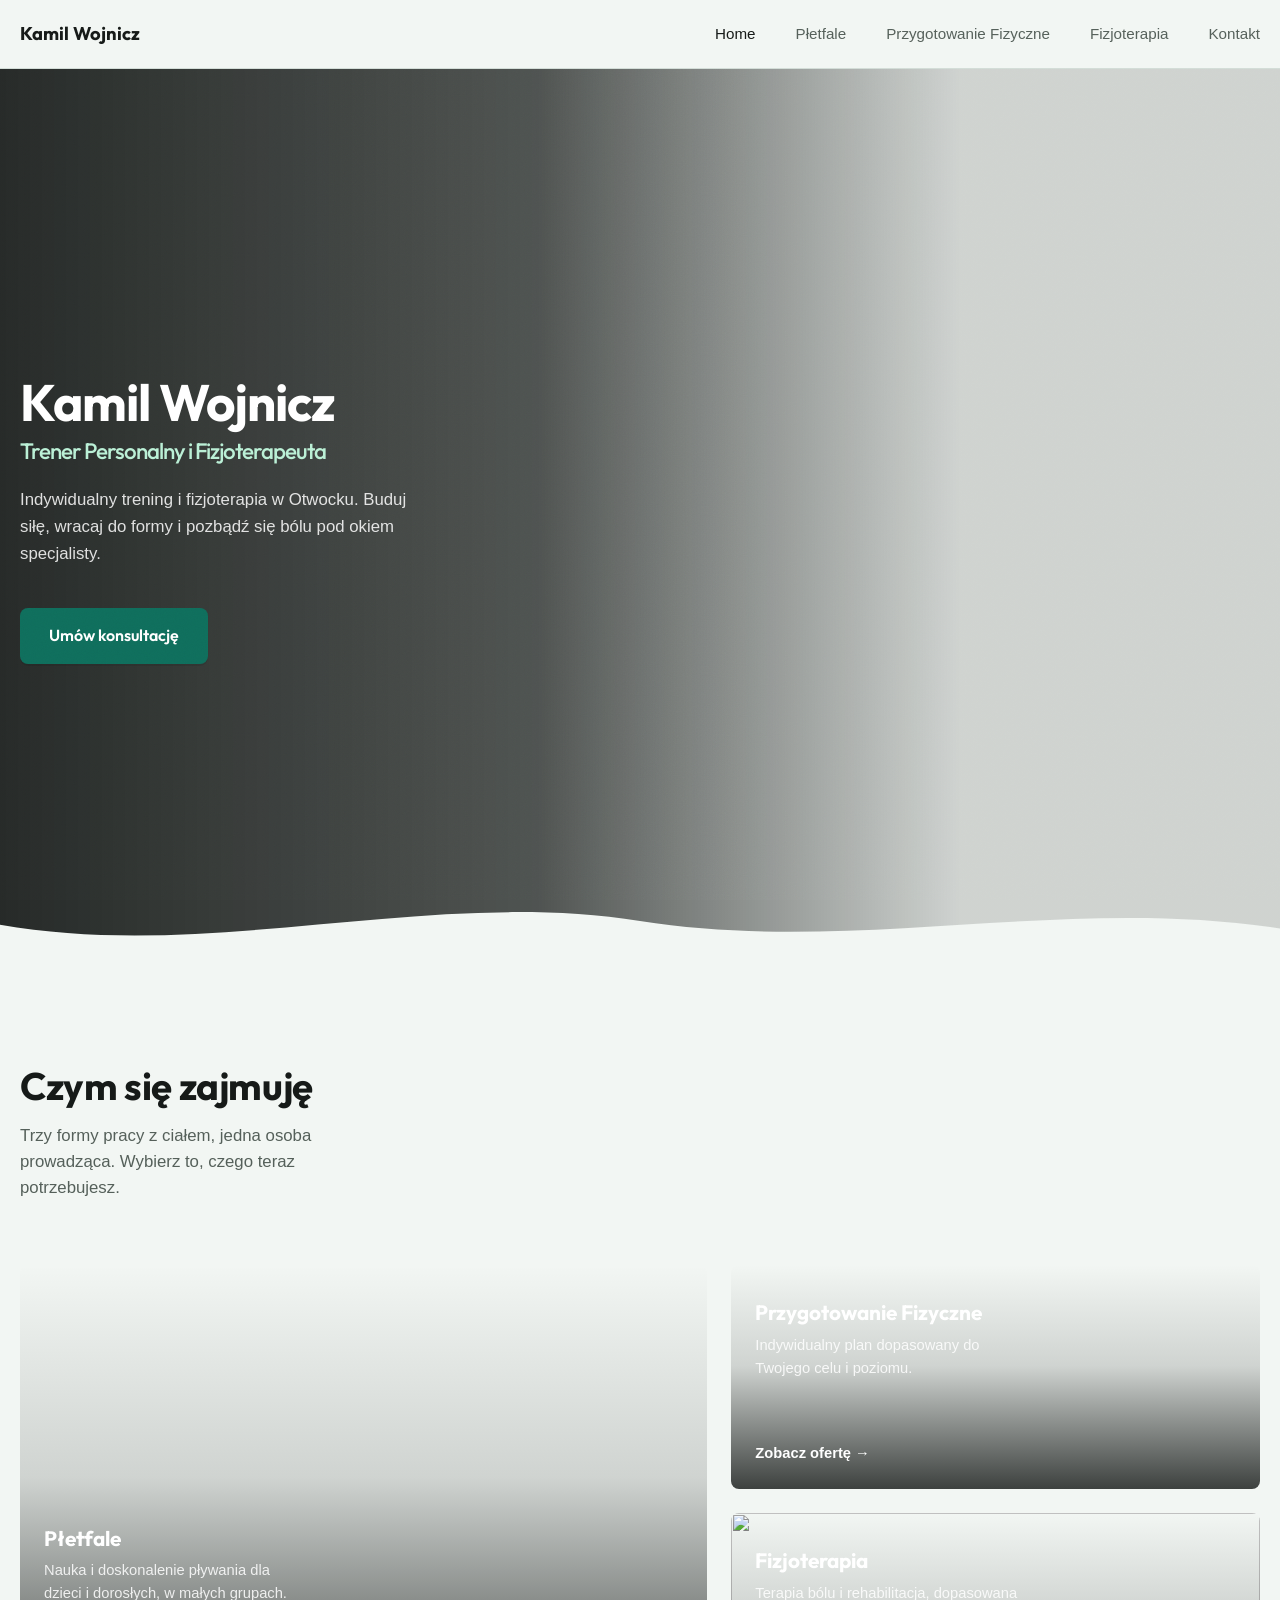
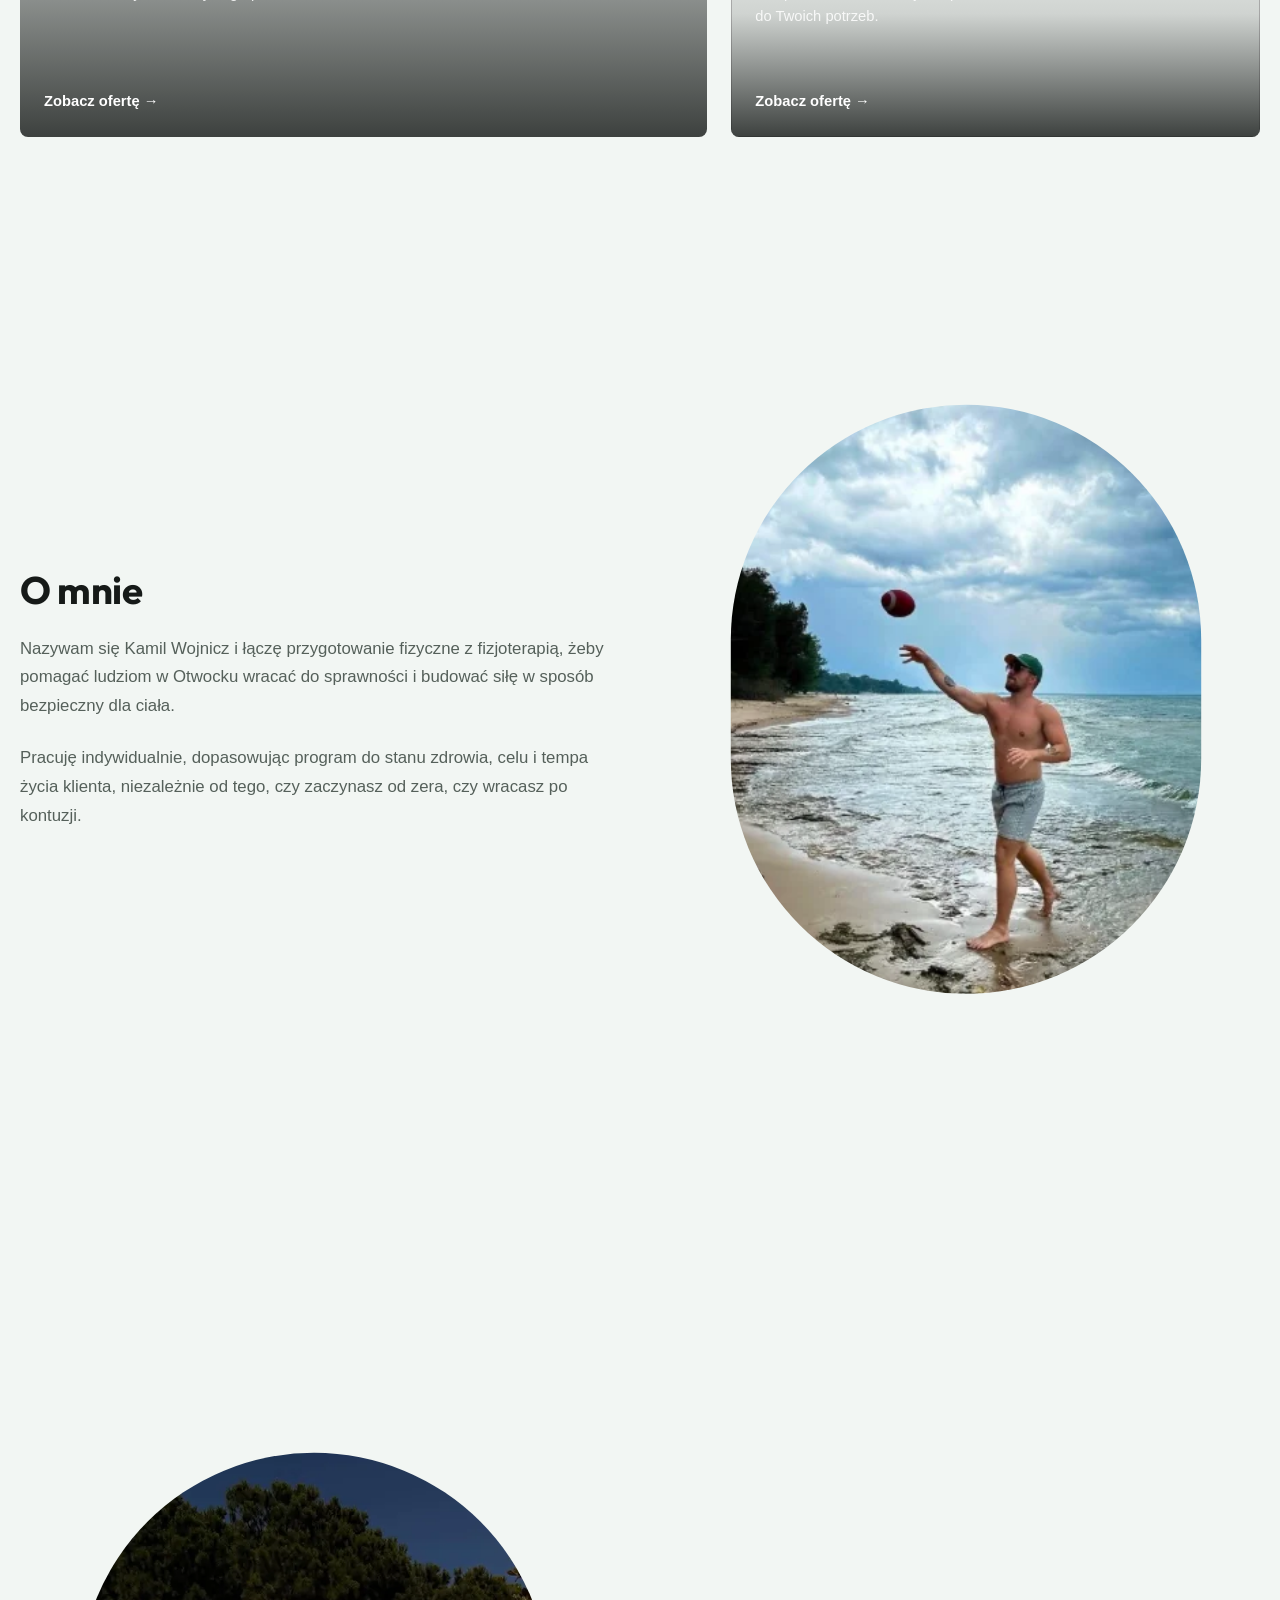
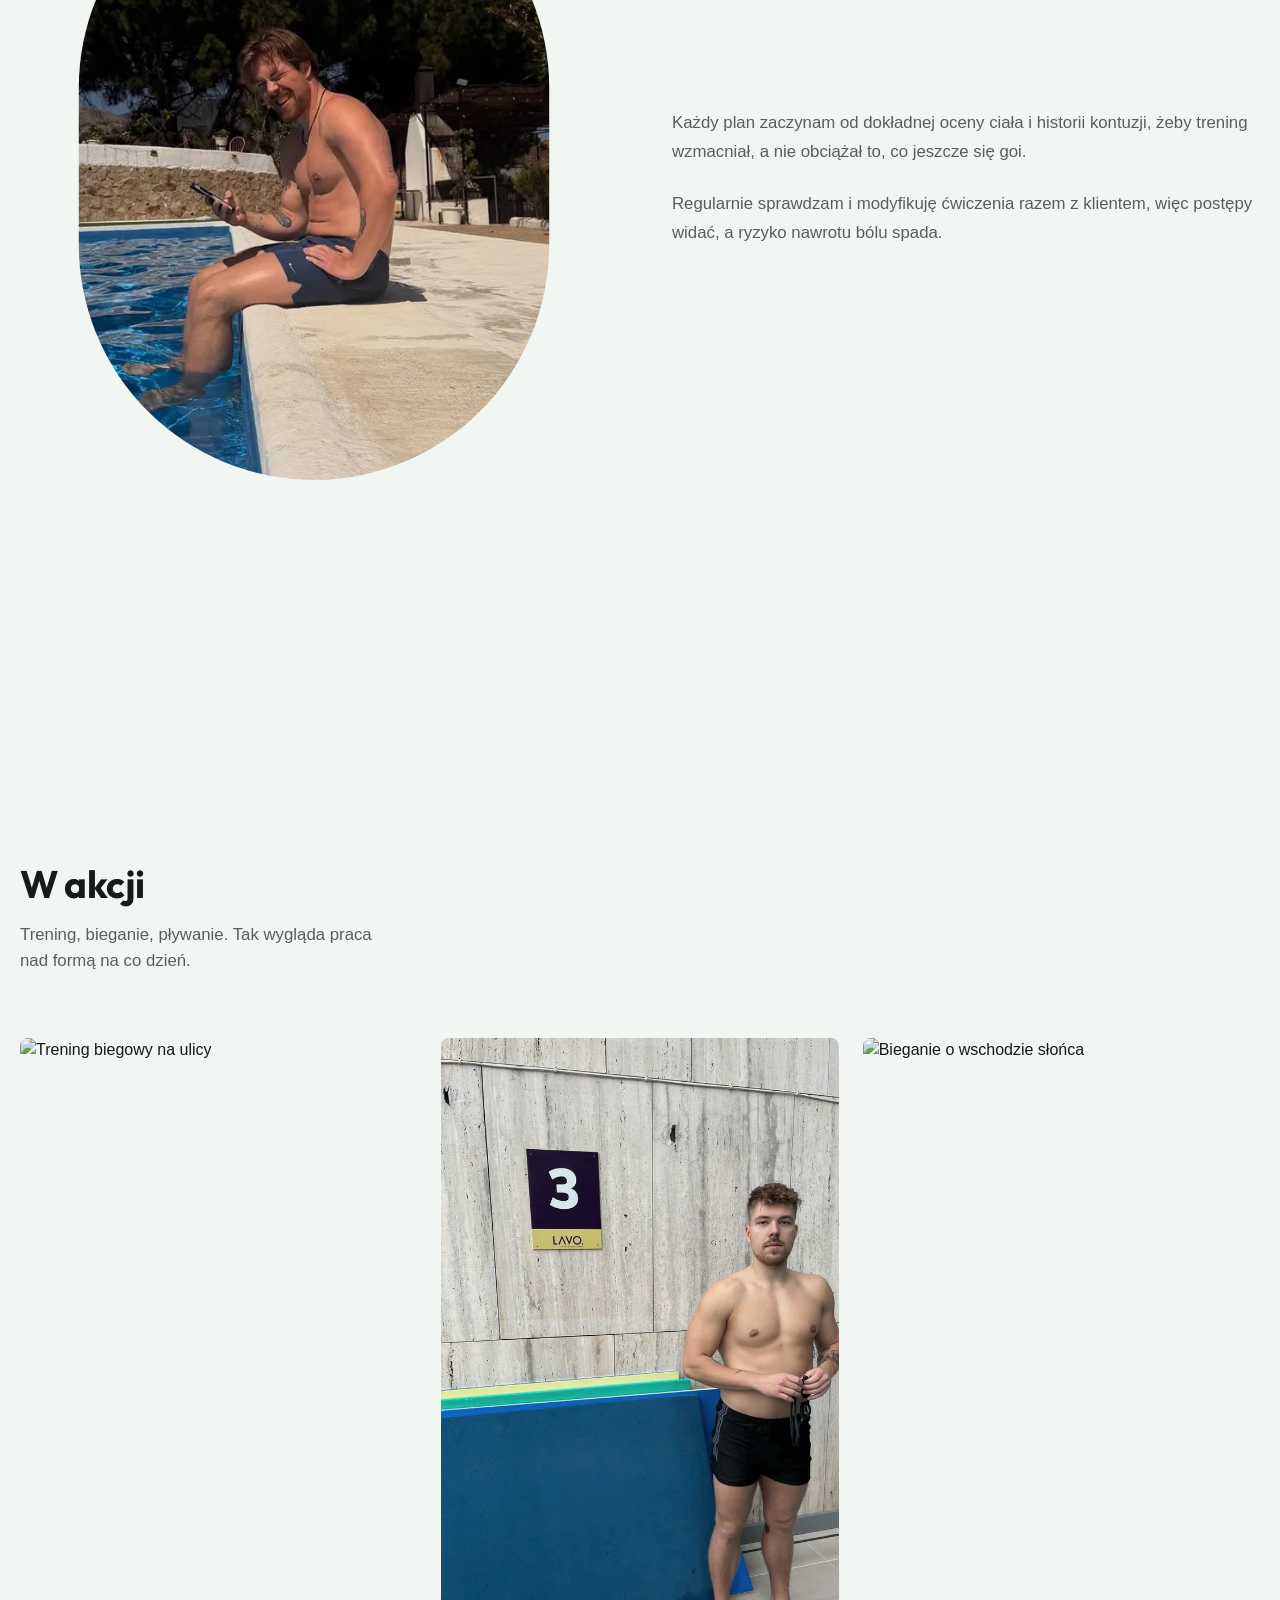
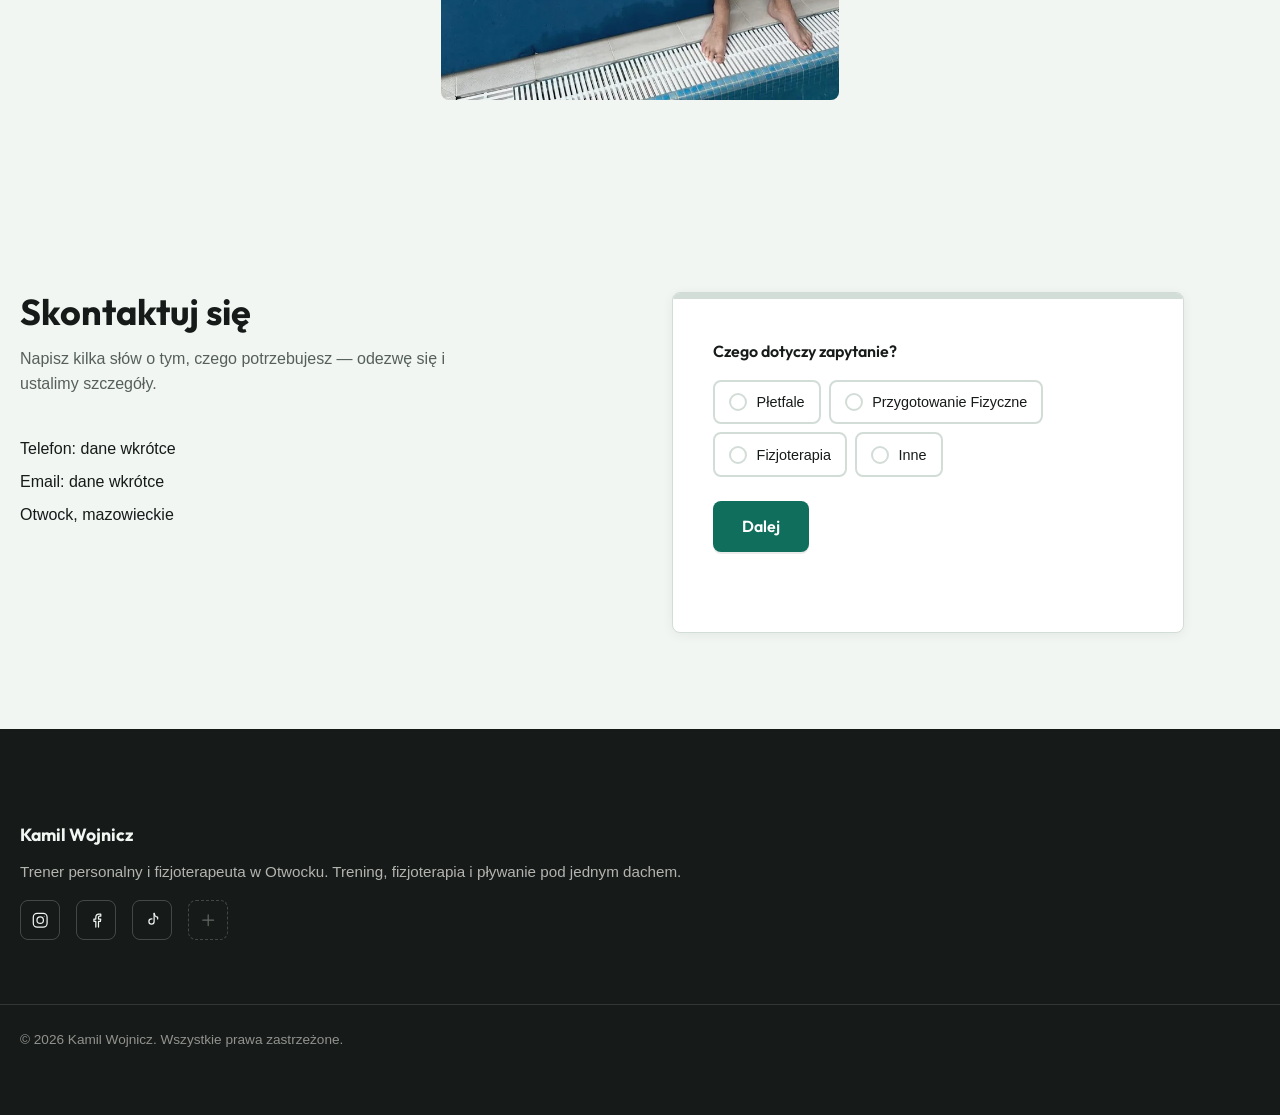
==== commit 57315086: "Fix work-card hover: universal shrink effect, delayed text reveal, no overflow Fizjoterapia card now" ====
--- a/index.html
+++ b/index.html
@@ -93,8 +93,10 @@
             <span class="work__card-scrim"></span>
             <span class="work__card-body">
               <span class="work__card-title">Płetfale</span>
-              <span class="work__card-desc work__card-desc--short">Nauka i doskonalenie pływania dla dzieci i dorosłych, w małych grupach.</span>
-              <span class="work__card-desc work__card-desc--long">Zajęcia prowadzone indywidualnie lub w małych grupach, dopasowane do wieku i poziomu umiejętności. Oswajamy z wodą najmłodszych, poprawiamy technikę pływania u dzieci i dorosłych oraz przygotowujemy do startów sportowych — w bezpiecznym, kameralnym tempie.</span>
+              <span class="work__card-desc-group">
+                <span class="work__card-desc work__card-desc--short">Nauka i doskonalenie pływania dla dzieci i dorosłych, w małych grupach.</span>
+                <span class="work__card-desc work__card-desc--long">Zajęcia indywidualne lub w małych grupach, dopasowane do wieku i poziomu. Oswajamy z wodą najmłodszych i doskonalimy technikę u dorosłych — w bezpiecznym tempie.</span>
+              </span>
               <span class="work__card-link">Zobacz ofertę &#8594;</span>
             </span>
           </a>
@@ -104,8 +106,10 @@
             <span class="work__card-scrim"></span>
             <span class="work__card-body">
               <span class="work__card-title">Przygotowanie Fizyczne</span>
-              <span class="work__card-desc work__card-desc--short">Indywidualny plan dopasowany do Twojego celu i poziomu.</span>
-              <span class="work__card-desc work__card-desc--long">Plan treningowy budowany od zera pod Twój cel — siłę, sylwetkę czy powrót do formy. Uczę poprawnej techniki ćwiczeń, dbam o progresję obciążeń i pilnuję, żeby trening był bezpieczny dla stawów i kręgosłupa.</span>
+              <span class="work__card-desc-group">
+                <span class="work__card-desc work__card-desc--short">Indywidualny plan dopasowany do Twojego celu i poziomu.</span>
+                <span class="work__card-desc work__card-desc--long">Plan budowany od zera pod Twój cel — siłę, sylwetkę czy powrót do formy, z naciskiem na poprawną technikę i bezpieczeństwo stawów.</span>
+              </span>
               <span class="work__card-link">Zobacz ofertę &#8594;</span>
             </span>
           </a>
@@ -116,7 +120,10 @@
             <span class="work__card-scrim"></span>
             <span class="work__card-body">
               <span class="work__card-title">Fizjoterapia</span>
-              <span class="work__card-desc">Terapia bólu i rehabilitacja, dopasowana do Twoich potrzeb.</span>
+              <span class="work__card-desc-group">
+                <span class="work__card-desc work__card-desc--short">Terapia bólu i rehabilitacja, dopasowana do Twoich potrzeb.</span>
+                <span class="work__card-desc work__card-desc--long">Pracuję z bólem pleców, barku i kolana oraz powrotem do sprawności po kontuzji, łącząc terapię manualną z dobranymi ćwiczeniami.</span>
+              </span>
               <span class="work__card-link">Zobacz ofertę &#8594;</span>
             </span>
           </a>
--- a/css/main.css
+++ b/css/main.css
@@ -523,8 +523,15 @@
   z-index: 2;
 }
 
-.work__grid:has(.work__card--training:hover) .work__card:not(.work__card--training),
-.work__grid:has(.work__card--training:focus-visible) .work__card:not(.work__card--training) {
+.work__card--physio:hover,
+.work__card--physio:focus-visible {
+  transform: scale(1.05);
+  box-shadow: 0 1.5rem 3rem rgba(10, 14, 12, 0.35);
+  z-index: 2;
+}
+
+.work__grid:has(.work__card:hover) .work__card:not(:hover),
+.work__grid:has(.work__card:focus-visible) .work__card:not(:focus-visible) {
   transform: scale(0.96);
   opacity: 0.75;
 }
@@ -565,27 +572,39 @@
   font-size: 1.3rem;
 }
 
+.work__card-desc-group {
+  display: grid;
+  margin-top: 0.35rem;
+}
+
 .work__card-desc {
-  display: block;
-  margin-top: 0.35rem;
+  grid-area: 1/1;
+  margin: 0;
   font-size: 0.92rem;
   color: rgba(255, 255, 255, 0.85);
   max-width: 32ch;
+  transition: opacity 0.3s ease;
+}
+@media (prefers-reduced-motion: reduce) {
+  .work__card-desc {
+    transition: none;
+  }
 }
 
 .work__card-desc--long {
-  display: none;
-}
-
-.work__card--video:hover .work__card-desc--short,
-.work__card--video:focus-visible .work__card-desc--short {
-  display: none;
-}
-
-.work__card--video:hover .work__card-desc--long,
-.work__card--video:focus-visible .work__card-desc--long {
-  display: block;
-  max-width: 36ch;
+  opacity: 0;
+  max-width: 34ch;
+}
+
+.work__card:hover .work__card-desc--short,
+.work__card:focus-visible .work__card-desc--short {
+  opacity: 0;
+}
+
+.work__card:hover .work__card-desc--long,
+.work__card:focus-visible .work__card-desc--long {
+  opacity: 1;
+  transition-delay: 0.15s;
 }
 
 .work__card-link {
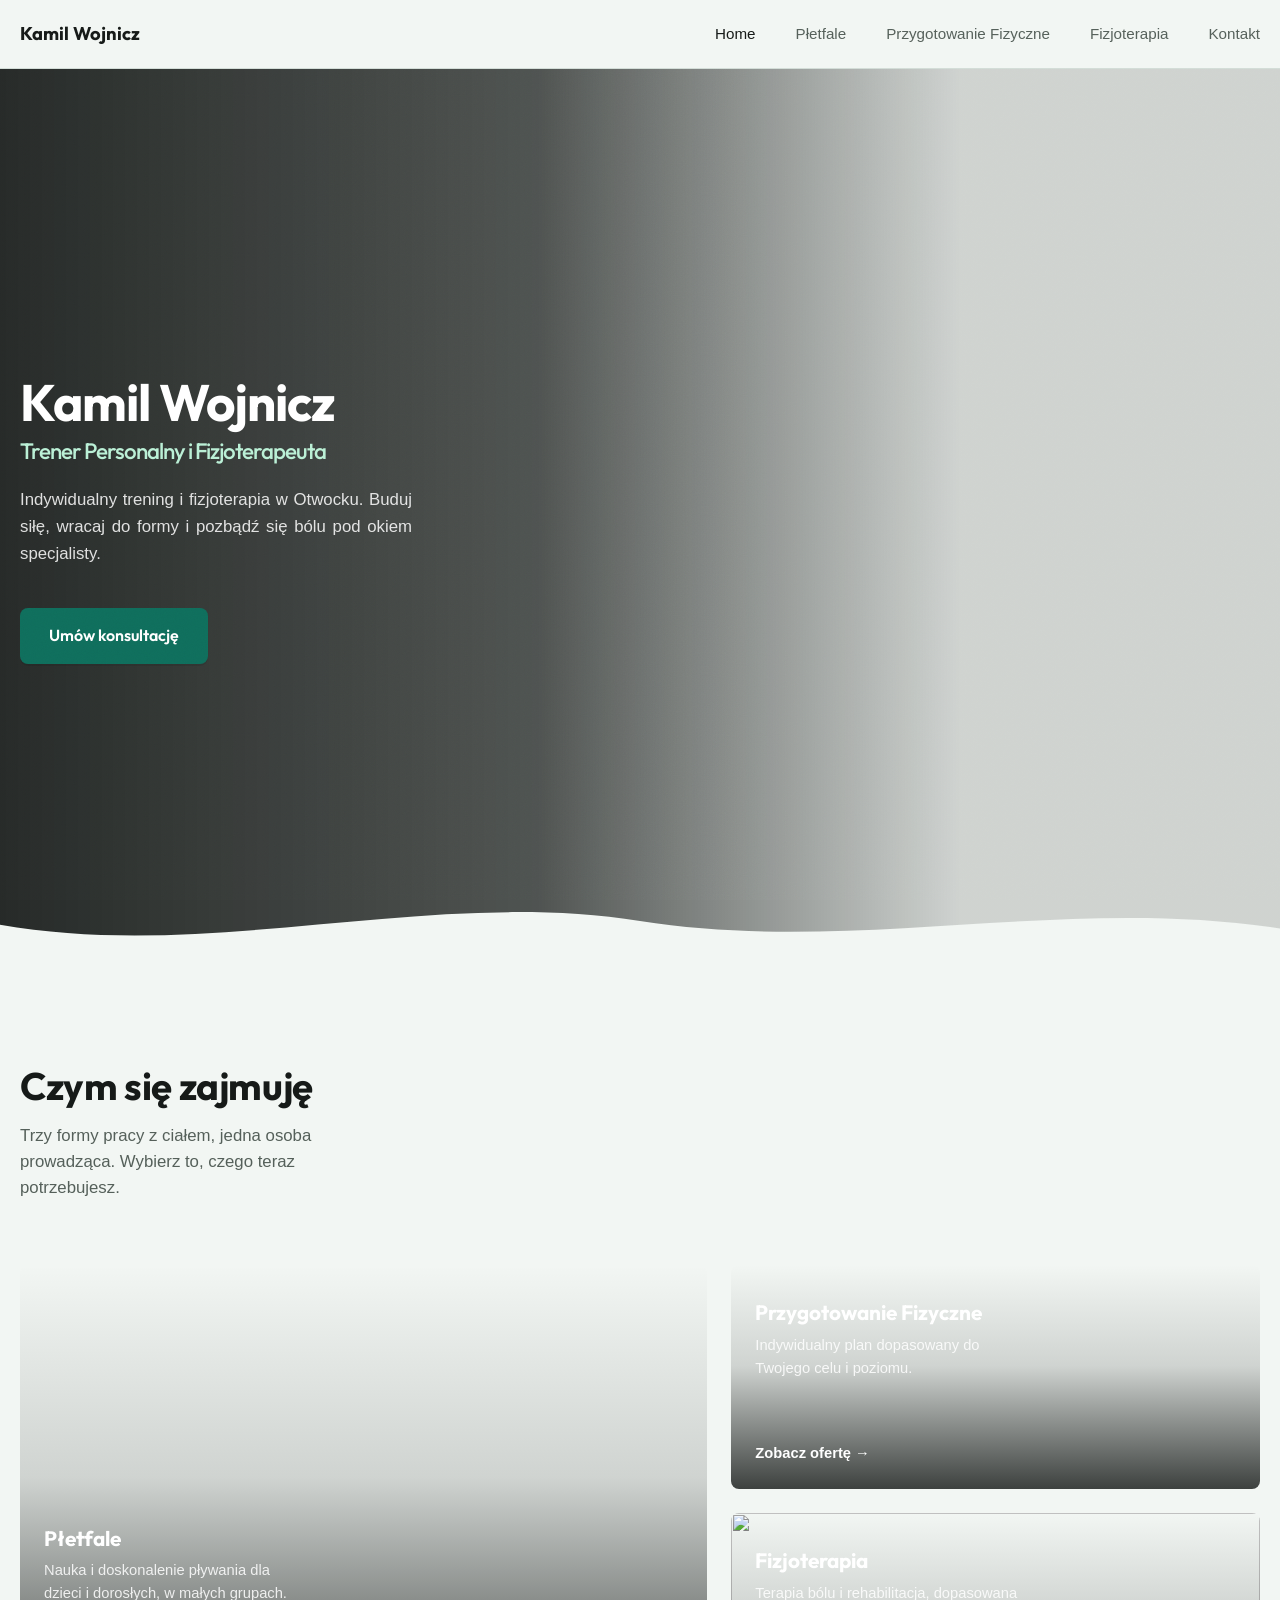
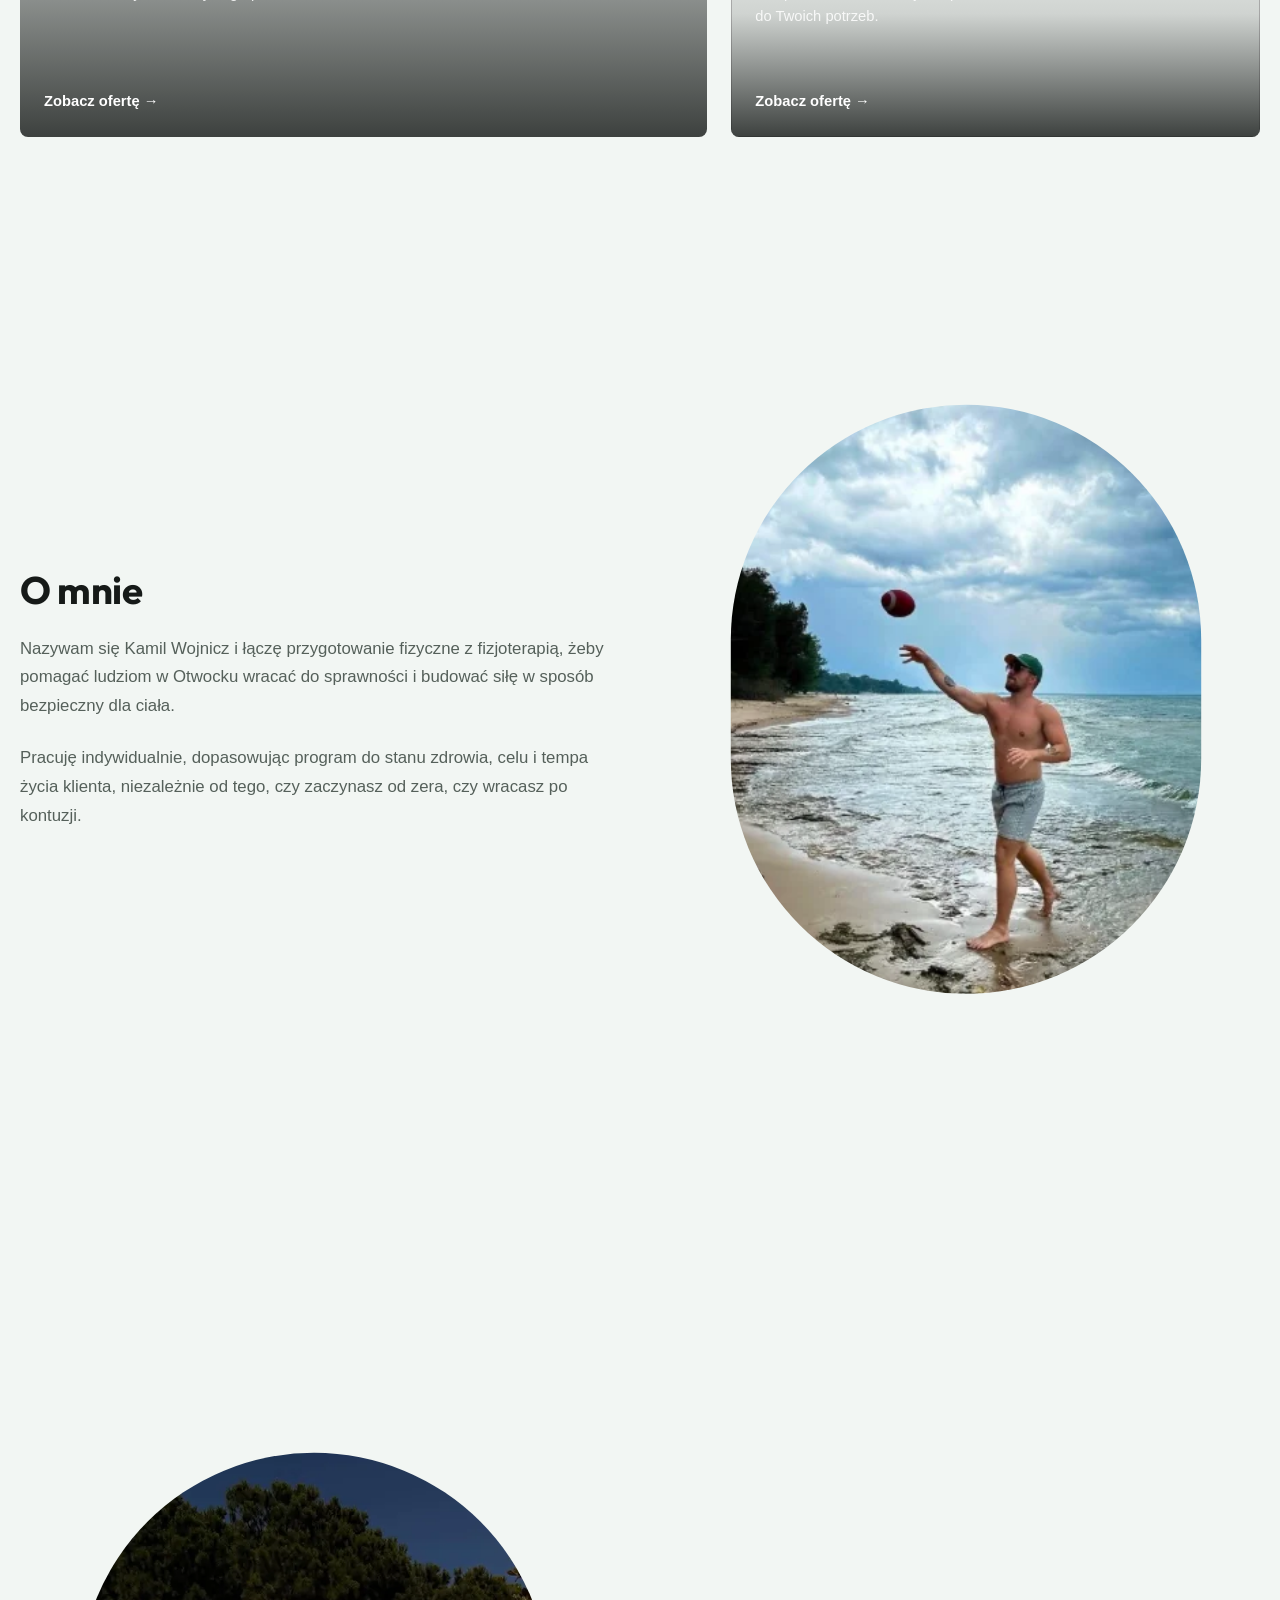
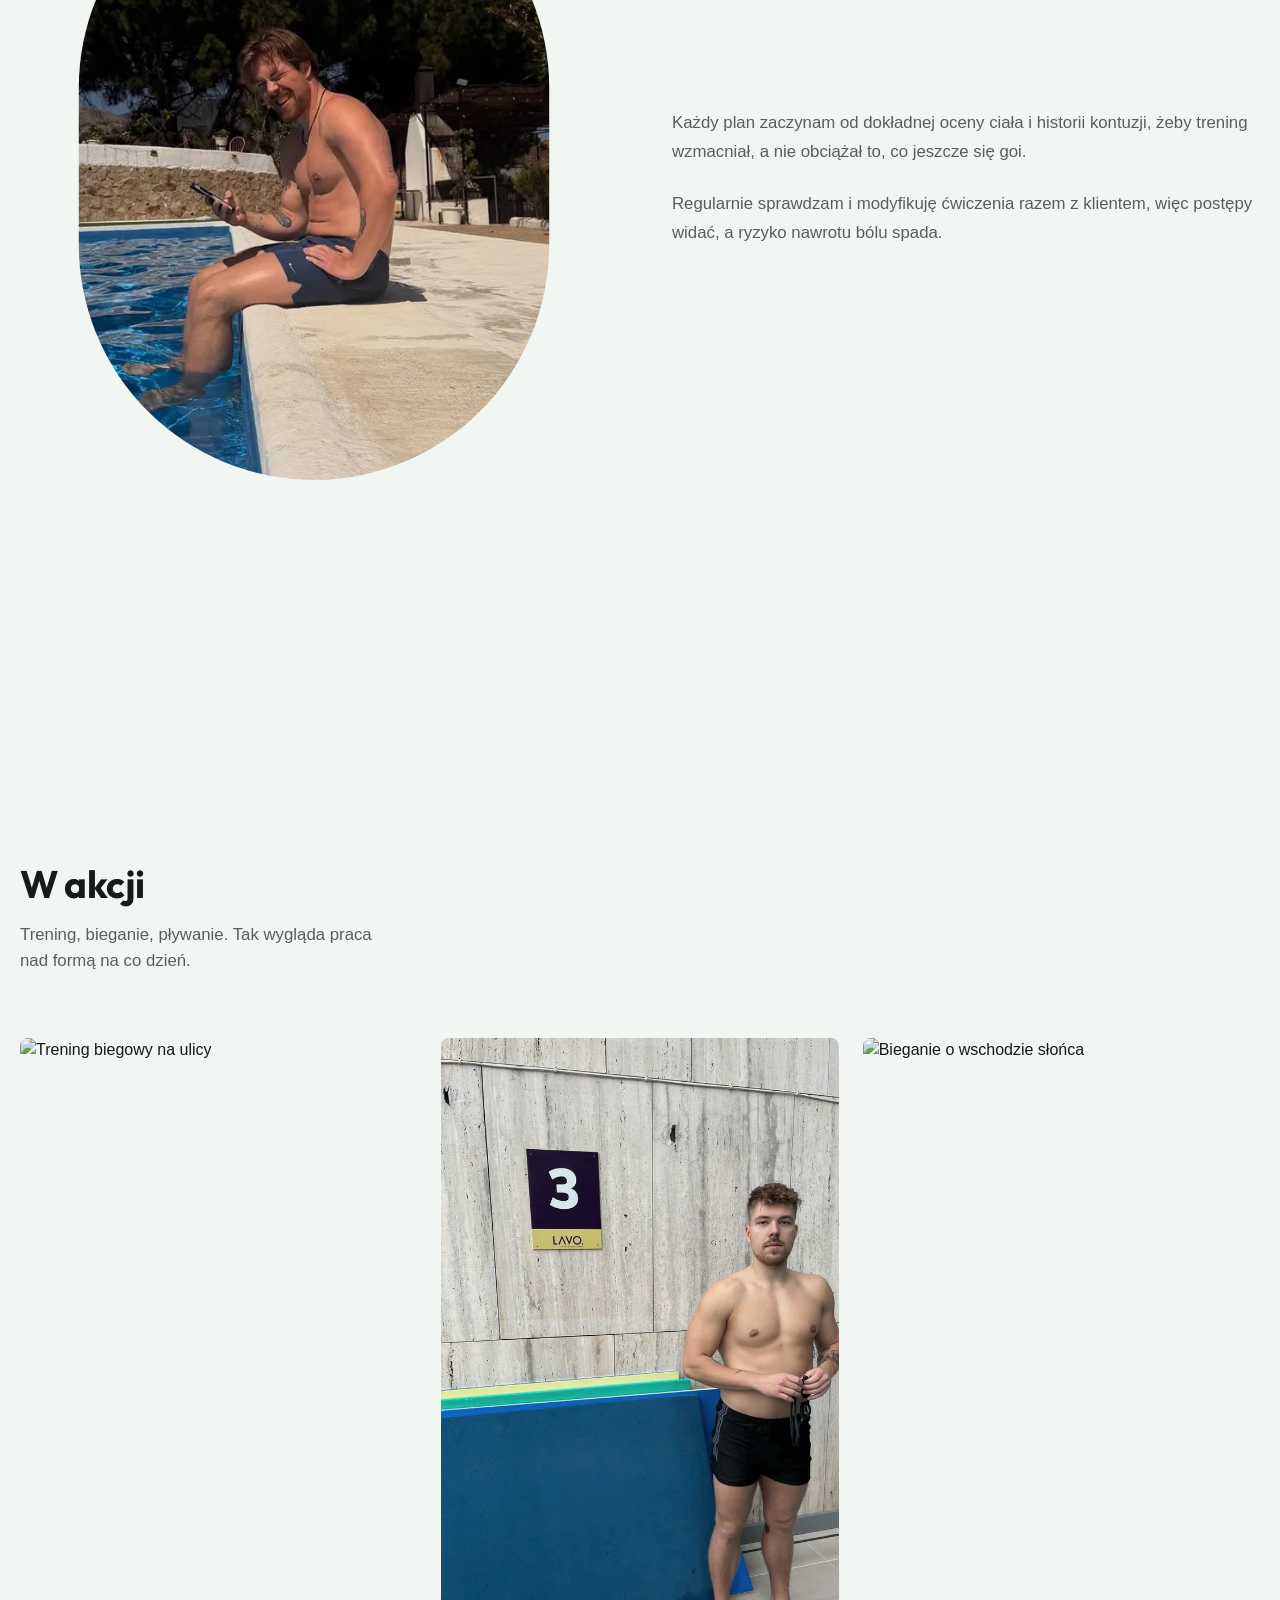
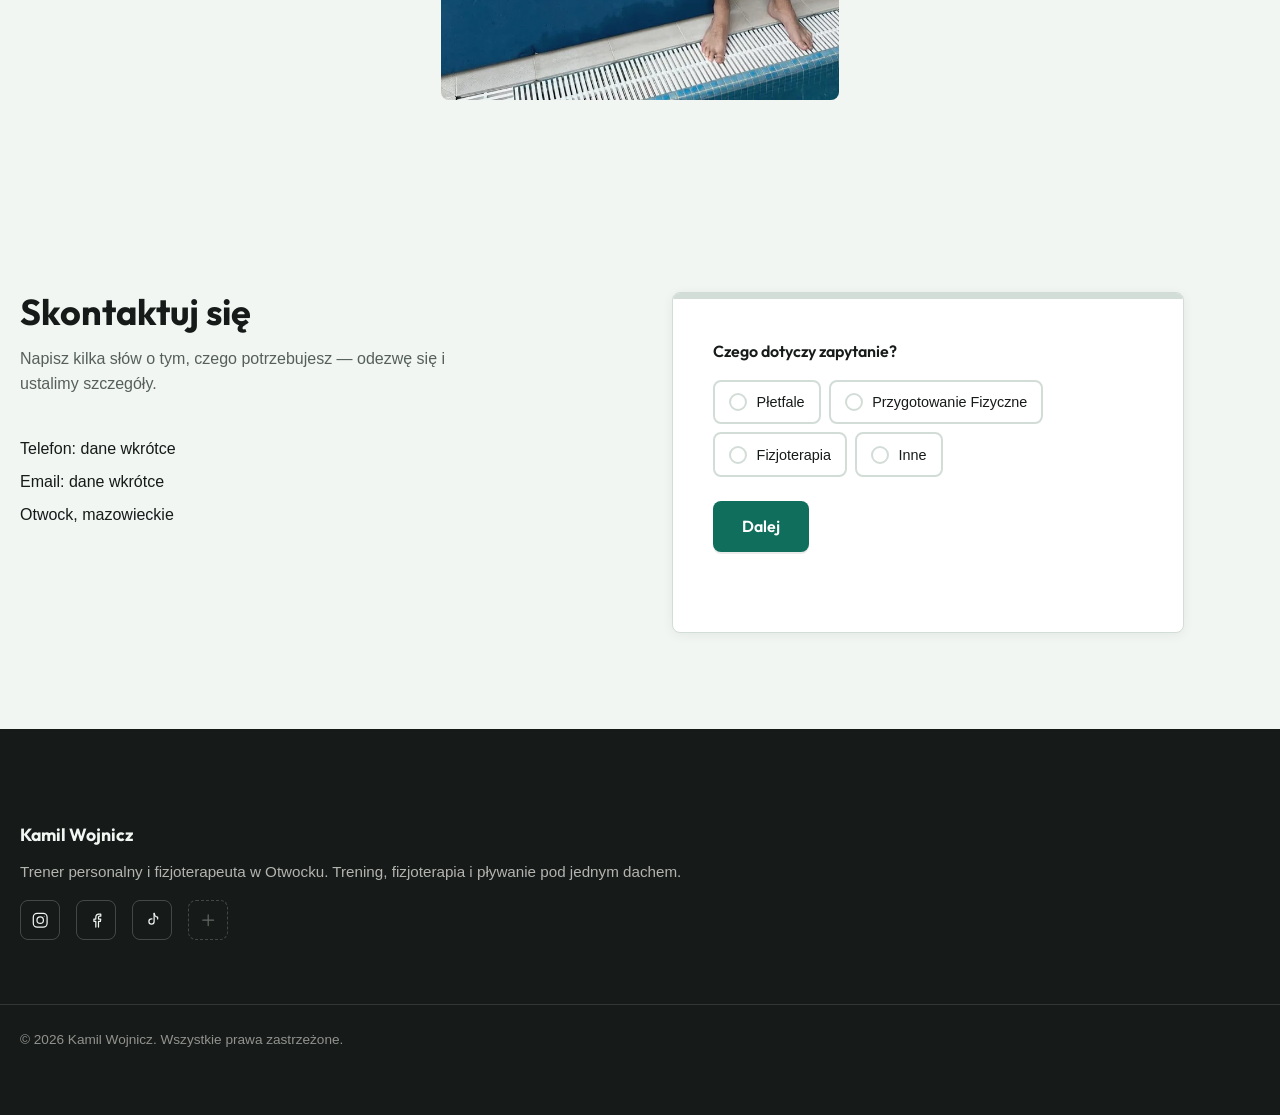
==== commit 302463aa: "Play the Przygotowanie Fizyczne hero footage on the homepage card The homepage's Przygotowanie Fizyc" ====
--- a/index.html
+++ b/index.html
@@ -102,7 +102,7 @@
           </a>
 
           <a class="work__card work__card--training work__card--video" data-reveal-fade href="przygotowanie-fizyczne.html">
-            <video class="work__card-video" src="assets/img/przygotowanie-fizyczne/przygotowanie-fizyczne-hover.mp4" muted loop playsinline preload="metadata"></video>
+            <video class="work__card-video" src="assets/img/przygotowanie-fizyczne/przygotowanie-fizyczne-hero.mp4#t=9.5" muted loop playsinline preload="metadata"></video>
             <span class="work__card-scrim"></span>
             <span class="work__card-body">
               <span class="work__card-title">Przygotowanie Fizyczne</span>
--- a/css/main.css
+++ b/css/main.css
@@ -1,4 +1,3 @@
-@charset "UTF-8";
 *, *::before, *::after {
   box-sizing: border-box;
 }
@@ -89,6 +88,22 @@
     opacity: 1;
     transform: none;
     transition: none;
+  }
+}
+@view-transition {
+  navigation: auto;
+}
+::view-transition-old(root),
+::view-transition-new(root) {
+  animation-duration: 0.45s;
+  animation-timing-function: cubic-bezier(0.4, 0, 0.2, 1);
+}
+
+@media (prefers-reduced-motion: reduce) {
+  ::view-transition-group(*),
+  ::view-transition-old(*),
+  ::view-transition-new(*) {
+    animation: none !important;
   }
 }
 .btn {
@@ -276,6 +291,7 @@
   color: var(--color-text-muted);
   font-size: 1.05rem;
   line-height: 1.6;
+  text-align: justify;
 }
 
 .hero__cta {
@@ -295,21 +311,6 @@
   max-height: 78vh;
   object-fit: cover;
   object-position: top center;
-}
-
-/* Mirrored split: image on the left, content on the right. Used to give a subpage its own hero composition
-   instead of repeating the homepage/Płetfale text-left layout. */
-.hero--mirror .hero__grid {
-  grid-template-columns: 1fr minmax(0, 640px);
-}
-
-.hero--mirror .hero__content {
-  padding-left: 4rem;
-  padding-right: max(1.25rem, (100vw - 1280px) / 2 + 1.25rem);
-}
-
-.hero--mirror .hero__media {
-  justify-self: start;
 }
 
 /* Text-only hero, no media column. Calmer, trust-first composition for pages that don't lead with a photo. */
@@ -379,6 +380,14 @@
   z-index: 0;
   width: 100%;
   height: 100%;
+  background-position: center;
+  background-size: cover;
+  background-repeat: no-repeat;
+}
+
+.hero__video::-webkit-media-controls-start-playback-button {
+  display: none !important;
+  -webkit-appearance: none;
 }
 
 .hero--bleed .hero__media::after {
@@ -428,18 +437,15 @@
   }
 }
 @media (max-width: 1024px) {
-  .hero__grid,
-  .hero--mirror .hero__grid {
+  .hero__grid {
     grid-template-columns: 1fr;
   }
-  .hero__content,
-  .hero--mirror .hero__content {
+  .hero__content {
     padding-left: 1.25rem;
     padding-right: 1.25rem;
     padding-bottom: 2.5rem;
   }
-  .hero__media,
-  .hero--mirror .hero__media {
+  .hero__media {
     justify-self: stretch;
   }
   .hero__image {
@@ -530,8 +536,23 @@
   z-index: 2;
 }
 
-.work__grid:has(.work__card:hover) .work__card:not(:hover),
-.work__grid:has(.work__card:focus-visible) .work__card:not(:focus-visible) {
+.work__grid--level {
+  grid-template-columns: repeat(3, 1fr);
+  grid-template-rows: none;
+}
+
+.work__card--level {
+  aspect-ratio: 9/16;
+}
+
+.work__card--level:hover,
+.work__card--level:focus-visible {
+  box-shadow: 0 1.5rem 3rem rgba(10, 14, 12, 0.35);
+  z-index: 2;
+}
+
+.work__grid:has(.work__card:hover) .work__card:not(.work__card--level):not(:hover),
+.work__grid:has(.work__card:focus-visible) .work__card:not(.work__card--level):not(:focus-visible) {
   transform: scale(0.96);
   opacity: 0.75;
 }
@@ -786,6 +807,7 @@
 
 .process__step-image {
   width: 100%;
+  height: auto;
   aspect-ratio: 4/3;
   object-fit: cover;
   border-radius: 8px;
@@ -1014,21 +1036,6 @@
   aspect-ratio: 4/5;
 }
 
-.gallery__scroll {
-  display: flex;
-  gap: 1.5rem;
-  overflow-x: auto;
-  scroll-snap-type: x mandatory;
-  padding-bottom: 0.5rem;
-  -webkit-overflow-scrolling: touch;
-}
-
-.gallery__scroll img {
-  flex: 0 0 clamp(220px, 30vw, 320px);
-  aspect-ratio: 3/4;
-  scroll-snap-align: start;
-}
-
 @media (max-width: 768px) {
   .gallery__grid {
     grid-template-columns: 1fr;
@@ -1037,179 +1044,427 @@
     grid-template-columns: 1fr;
   }
 }
-.levels {
+.pricing {
   padding-block: 6rem;
 }
 
-.levels__header {
-  max-width: 42ch;
-  margin-bottom: 4rem;
-}
-
-.levels__title {
+.pricing-pool {
+  position: relative;
+}
+
+.pricing-bubbles {
+  position: absolute;
+  inset: 0;
+  overflow: hidden;
+  pointer-events: none;
+  z-index: 0;
+}
+
+.pricing-bubble {
+  position: absolute;
+  bottom: -10%;
+  width: var(--size, 12px);
+  height: var(--size, 12px);
+  border-radius: 50%;
+  background: radial-gradient(circle at 30% 30%, rgba(255, 255, 255, 0.6), rgba(111, 209, 232, 0.2) 70%, transparent 100%);
+  opacity: 0;
+  animation: pricing-bubble-rise var(--duration, 9s) ease-in infinite;
+  animation-delay: var(--delay, 0s);
+}
+
+.pricing-bubble:nth-child(1) {
+  left: 4%;
+  --size: 9px;
+  --duration: 8s;
+  --delay: 0s;
+}
+
+.pricing-bubble:nth-child(2) {
+  left: 16%;
+  --size: 15px;
+  --duration: 11s;
+  --delay: 2.5s;
+}
+
+.pricing-bubble:nth-child(3) {
+  left: 32%;
+  --size: 7px;
+  --duration: 7s;
+  --delay: 4.5s;
+}
+
+.pricing-bubble:nth-child(4) {
+  left: 56%;
+  --size: 13px;
+  --duration: 10s;
+  --delay: 1s;
+}
+
+.pricing-bubble:nth-child(5) {
+  left: 76%;
+  --size: 8px;
+  --duration: 9s;
+  --delay: 3.5s;
+}
+
+.pricing-bubble:nth-child(6) {
+  left: 92%;
+  --size: 14px;
+  --duration: 12s;
+  --delay: 6s;
+}
+
+@keyframes pricing-bubble-rise {
+  0% {
+    transform: translateY(0) translateX(0);
+    opacity: 0;
+  }
+  12% {
+    opacity: 0.55;
+  }
+  50% {
+    transform: translateY(-140%) translateX(10px);
+  }
+  88% {
+    opacity: 0.25;
+  }
+  100% {
+    transform: translateY(-280%) translateX(-8px);
+    opacity: 0;
+  }
+}
+@media (prefers-reduced-motion: reduce) {
+  .pricing-bubbles {
+    display: none;
+  }
+}
+.pricing-pool__header {
+  position: relative;
+  z-index: 1;
+  max-width: 50ch;
+  margin-bottom: 6rem;
+}
+
+.pricing-pool__title {
   font-size: clamp(1.75rem, 3vw, 2.5rem);
   font-weight: 700;
   letter-spacing: -0.01em;
 }
 
-.levels__intro {
+.pricing-pool__intro {
   margin-top: 1rem;
   color: var(--color-text-muted);
   font-size: 1.05rem;
 }
 
-.levels__grid {
+.pricing-pool__disclaimer {
+  margin-top: 0.5rem;
+  color: var(--color-text-muted);
+  font-size: 0.85rem;
+}
+
+.pricing-pool__tiers {
+  position: relative;
+  z-index: 1;
   display: grid;
-  grid-template-columns: repeat(3, 1fr);
-  gap: 2.5rem;
-}
-
-.level-card {
+  grid-template-columns: repeat(2, 1fr);
+  gap: 7rem;
+  max-width: 58rem;
+  margin-inline: auto;
+}
+
+.pricing-tier {
   position: relative;
-  padding: 2.5rem 2.5rem calc(2.5rem + 14px);
-  background: var(--color-bg-alt);
-  border-radius: 8px;
-  overflow: hidden;
-}
-
-.level-card::after {
+  display: flex;
+  flex-direction: column;
+}
+
+.pricing-tier[data-reveal] {
+  transition-delay: 0.1s;
+}
+
+.pricing-pool__tiers > :nth-child(2)[data-reveal] {
+  transition-delay: 0.22s;
+}
+
+.pricing-tier:not(:last-child)::after {
+  content: "";
+  position: absolute;
+  top: 0;
+  bottom: 0;
+  right: calc(7rem / -2 - 7px);
+  width: 14px;
+  background: var(--color-accent);
+  opacity: 0.45;
+  -webkit-mask-image: url("data:image/svg+xml,%3Csvg xmlns='http://www.w3.org/2000/svg' viewBox='0 0 14 40'%3E%3Cpath d='M7,0 C14,5 0,15 7,20 C14,25 0,35 7,40'/%3E%3C/svg%3E");
+  mask-image: url("data:image/svg+xml,%3Csvg xmlns='http://www.w3.org/2000/svg' viewBox='0 0 14 40'%3E%3Cpath d='M7,0 C14,5 0,15 7,20 C14,25 0,35 7,40'/%3E%3C/svg%3E");
+  -webkit-mask-repeat: repeat-y;
+  mask-repeat: repeat-y;
+  -webkit-mask-size: 14px 40px;
+  mask-size: 14px 40px;
+  animation: pricing-divider-flow-y 2.4s linear infinite;
+}
+
+@keyframes pricing-divider-flow-y {
+  from {
+    -webkit-mask-position: 0 0;
+    mask-position: 0 0;
+  }
+  to {
+    -webkit-mask-position: 0 40px;
+    mask-position: 0 40px;
+  }
+}
+@keyframes pricing-divider-flow-x {
+  from {
+    -webkit-mask-position: 0 0;
+    mask-position: 0 0;
+  }
+  to {
+    -webkit-mask-position: 40px 0;
+    mask-position: 40px 0;
+  }
+}
+@media (prefers-reduced-motion: reduce) {
+  .pricing-tier:not(:last-child)::after {
+    animation: none;
+  }
+}
+.pricing-tier__icon {
+  width: 32px;
+  height: 32px;
+  color: var(--color-accent-text);
+  animation: pricing-icon-bob 3.4s ease-in-out infinite;
+}
+
+.pricing-pool__tiers > :nth-child(2) .pricing-tier__icon {
+  animation-delay: 0.5s;
+}
+
+@keyframes pricing-icon-bob {
+  0%, 100% {
+    transform: translateY(0);
+  }
+  50% {
+    transform: translateY(-4px);
+  }
+}
+@media (prefers-reduced-motion: reduce) {
+  .pricing-tier__icon {
+    animation: none;
+  }
+}
+.pricing-tier__name {
+  display: block;
+  margin-top: 2.5rem;
+  font-family: "Outfit", -apple-system, BlinkMacSystemFont, "Segoe UI", sans-serif;
+  font-weight: 700;
+  font-size: 1.15rem;
+}
+
+.pricing-tier__durations {
+  display: flex;
+  gap: 0.5rem;
+  margin-top: 2.5rem;
+}
+
+.pricing-tier__duration {
+  cursor: pointer;
+  padding: 0.4rem 0.75rem;
+  border: 1px solid var(--color-border);
+  border-radius: 999px;
+  background: transparent;
+  color: var(--color-text-muted);
+  font: inherit;
+  font-size: 0.85rem;
+  font-weight: 600;
+  transition: background-color 0.2s ease, color 0.2s ease, border-color 0.2s ease;
+}
+
+.pricing-tier__duration:hover {
+  border-color: var(--color-accent);
+}
+
+.pricing-tier__duration.is-active {
+  background: var(--color-accent);
+  border-color: var(--color-accent);
+  color: var(--color-accent-contrast);
+}
+
+.pricing-tier__price {
+  display: block;
+  margin-top: 1.5rem;
+  color: var(--color-text-muted);
+  font-size: 0.95rem;
+}
+
+.pricing-tier__price[hidden] {
+  display: none;
+}
+
+.pricing-tier__amount {
+  color: var(--color-text);
+  font-weight: 700;
+  font-size: 1.4rem;
+}
+
+.pricing-tier__price--hero {
+  font-size: 1.1rem;
+  color: var(--color-text);
+}
+
+.pricing-tier__hero-amount {
+  color: var(--color-text);
+  font-weight: 700;
+  font-size: 1.8rem;
+}
+
+.pricing-tier__note {
+  display: block;
+  margin-top: 0.3rem;
+  color: var(--color-text-muted);
+  font-size: 0.8rem;
+}
+
+.pricing-tier__note .pricing-tier__amount {
+  font-size: inherit;
+  font-weight: 700;
+}
+
+.pricing-tier__features {
+  margin: 2.5rem 0 0;
+  padding: 0;
+  list-style: none;
+  display: flex;
+  flex-direction: column;
+  gap: 0.9rem;
+  flex-grow: 1;
+}
+
+.pricing-tier__features li {
+  position: relative;
+  padding-left: 1.4rem;
+  color: var(--color-text-muted);
+  font-size: 0.95rem;
+  line-height: 1.5;
+}
+
+.pricing-tier__features li::before {
   content: "";
   position: absolute;
   left: 0;
-  right: 0;
-  bottom: 0;
-  height: 14px;
+  top: 0.5em;
+  width: 8px;
+  height: 8px;
+  border-radius: 50%;
   background: var(--color-accent);
-  opacity: 0.55;
-  -webkit-mask-image: url("data:image/svg+xml,%3Csvg xmlns='http://www.w3.org/2000/svg' viewBox='0 0 40 14'%3E%3Cpath d='M0,7 C5,0 15,0 20,7 C25,14 35,14 40,7 L40,14 L0,14 Z'/%3E%3C/svg%3E");
-  mask-image: url("data:image/svg+xml,%3Csvg xmlns='http://www.w3.org/2000/svg' viewBox='0 0 40 14'%3E%3Cpath d='M0,7 C5,0 15,0 20,7 C25,14 35,14 40,7 L40,14 L0,14 Z'/%3E%3C/svg%3E");
-  -webkit-mask-repeat: repeat-x;
-  mask-repeat: repeat-x;
-  -webkit-mask-size: 40px 14px;
-  mask-size: 40px 14px;
-}
-
-.level-card__icon {
-  width: 40px;
-  height: 40px;
-  color: var(--color-accent-text);
-}
-
-.level-card__index {
+}
+
+.pricing-tier__cta {
+  margin-top: 4rem;
+  align-self: flex-start;
+}
+
+@media (max-width: 768px) {
+  .pricing-pool__tiers {
+    grid-template-columns: 1fr;
+    gap: 6rem;
+  }
+  .pricing-tier:not(:last-child)::after {
+    top: auto;
+    right: 0;
+    left: 0;
+    bottom: calc(6rem / -2 - 7px);
+    width: 100%;
+    height: 14px;
+    -webkit-mask-image: url("data:image/svg+xml,%3Csvg xmlns='http://www.w3.org/2000/svg' viewBox='0 0 40 14'%3E%3Cpath d='M0,7 C5,0 15,0 20,7 C25,14 35,14 40,7'/%3E%3C/svg%3E");
+    mask-image: url("data:image/svg+xml,%3Csvg xmlns='http://www.w3.org/2000/svg' viewBox='0 0 40 14'%3E%3Cpath d='M0,7 C5,0 15,0 20,7 C25,14 35,14 40,7'/%3E%3C/svg%3E");
+    -webkit-mask-repeat: repeat-x;
+    mask-repeat: repeat-x;
+    -webkit-mask-size: 40px 14px;
+    mask-size: 40px 14px;
+    animation-name: pricing-divider-flow-x;
+  }
+}
+.price-list {
+  padding-block: 6rem;
+}
+
+.price-list__header {
+  max-width: 42ch;
+  margin-bottom: 4rem;
+}
+
+.price-list__title {
+  font-size: clamp(1.75rem, 3vw, 2.5rem);
+  font-weight: 700;
+  letter-spacing: -0.01em;
+}
+
+.price-list__intro {
+  margin-top: 1rem;
+  color: var(--color-text-muted);
+  font-size: 1.05rem;
+}
+
+.price-list__grid {
+  display: grid;
+  grid-template-columns: repeat(4, 1fr);
+  gap: 2.5rem;
+  margin: 0;
+  padding: 0;
+  list-style: none;
+}
+
+.price-list__item {
+  padding-top: 1.5rem;
+  border-top: 1px solid var(--color-border);
+}
+
+.price-list__name {
+  font-size: 1.15rem;
+  font-weight: 700;
+  line-height: 1.25;
+}
+
+.price-list__price {
   display: block;
-  margin-top: 1.5rem;
+  margin-top: 1rem;
   font-family: "Outfit", -apple-system, BlinkMacSystemFont, "Segoe UI", sans-serif;
   font-weight: 700;
-  font-size: 0.9rem;
+  font-size: clamp(1.75rem, 2.4vw, 2.25rem);
+  line-height: 1.1;
+  letter-spacing: -0.01em;
+  font-variant-numeric: tabular-nums;
   color: var(--color-accent-text);
 }
 
-.level-card__title {
-  display: block;
-  margin-top: 0.5rem;
-  font-family: "Outfit", -apple-system, BlinkMacSystemFont, "Segoe UI", sans-serif;
-  font-weight: 700;
-  font-size: 1.15rem;
-}
-
-.level-card__desc {
-  display: block;
-  margin-top: 0.5rem;
+.price-list__desc {
+  margin: 0.5rem 0 0;
   color: var(--color-text-muted);
   font-size: 0.98rem;
   line-height: 1.6;
 }
 
+.price-list__cta {
+  margin-top: 4rem;
+}
+
+@media (max-width: 1024px) {
+  .price-list__grid {
+    grid-template-columns: repeat(2, 1fr);
+  }
+}
 @media (max-width: 768px) {
-  .levels__grid {
+  .price-list__grid {
     grid-template-columns: 1fr;
     gap: 1.5rem;
   }
 }
-.audience {
-  padding-block: 1rem;
-}
-
-.audience__title {
-  font-size: clamp(1.5rem, 2.4vw, 2rem);
-  font-weight: 700;
-  letter-spacing: -0.01em;
-  max-width: 42ch;
-}
-
-.audience__list {
-  display: flex;
-  flex-wrap: wrap;
-  gap: 1rem;
-  margin-top: 2.5rem;
-  list-style: none;
-  padding: 0;
-}
-
-.audience__pill {
-  padding: 0.5rem 1.5rem;
-  border: 1px solid var(--color-border);
-  border-radius: 999px;
-  font-size: 0.98rem;
-  color: var(--color-text);
-}
-
-.audience__cta {
-  margin-top: 2.5rem;
-}
-
-.cta-banner {
-  position: relative;
-  padding-block: 6rem;
-  background: var(--color-bg-alt);
-  text-align: center;
-  overflow: hidden;
-}
-
-.cta-banner__divider {
-  position: absolute;
-  left: 0;
-  right: 0;
-  top: -1px;
-  z-index: 1;
-  width: 100%;
-  height: clamp(40px, 6vw, 80px);
-  line-height: 0;
-}
-
-.cta-banner__divider svg {
-  width: 100%;
-  height: 100%;
-  display: block;
-}
-
-.cta-banner__inner {
-  position: relative;
-  z-index: 2;
-  max-width: 46ch;
-  margin-inline: auto;
-}
-
-.cta-banner__title {
-  font-size: clamp(1.75rem, 3vw, 2.25rem);
-  font-weight: 700;
-  letter-spacing: -0.01em;
-}
-
-.cta-banner__text {
-  margin-top: 1rem;
-  color: var(--color-text-muted);
-  font-size: 1.05rem;
-}
-
-.cta-banner__cta {
-  margin-top: 2.5rem;
-}
-
 .contact {
   padding-block: 6rem;
-  background: #f2f6f3;
-  color: #161a18;
+  background: var(--color-bg);
+  color: var(--color-text);
 }
 
 .contact__grid {
@@ -1227,7 +1482,7 @@
 .contact__text {
   margin-top: 1rem;
   max-width: 30rem;
-  color: #55605a;
+  color: var(--color-text-muted);
 }
 
 .contact__list {
@@ -1271,6 +1526,7 @@
 
 .contact-form {
   padding: 2.5rem;
+  color: #161a18;
 }
 
 .contact-form__step {
@@ -1383,7 +1639,7 @@
   margin: 0 0 0 7px;
   padding: 0 3px;
   background: #ffffff;
-  color: var(--color-accent);
+  color: var(--color-accent-dark);
   font-size: 0.75rem;
   font-weight: 700;
 }
@@ -1406,6 +1662,21 @@
 .contact-form__step select:focus {
   outline: none;
   box-shadow: 0 0 0 3px rgba(15, 110, 92, 0.25);
+}
+
+.contact-form__step select {
+  appearance: none;
+  -webkit-appearance: none;
+  background-image: url("data:image/svg+xml,%3Csvg xmlns='http://www.w3.org/2000/svg' viewBox='0 0 24 24' fill='none' stroke='%230f6e5c' stroke-width='2.5' stroke-linecap='round' stroke-linejoin='round'%3E%3Cpolyline points='6 9 12 15 18 9'%3E%3C/polyline%3E%3C/svg%3E");
+  background-repeat: no-repeat;
+  background-position: right 0.85rem center;
+  background-size: 15px;
+  padding-right: 2.5rem;
+  cursor: pointer;
+}
+
+.contact-form__step select::-ms-expand {
+  display: none;
 }
 
 .contact-form__actions {
@@ -1732,6 +2003,75 @@
     transform: scale(1);
   }
 }
+.page--pletfale .button:hover .state--default .icon {
+  animation: pool-btn-bob 0.7s ease-in-out infinite;
+}
+
+@keyframes pool-btn-bob {
+  0%, 100% {
+    transform: translateY(0) scale(1.25);
+  }
+  50% {
+    transform: translateY(-5px) scale(1.3);
+  }
+}
+.page--pletfale .button.is-sent .state--default svg {
+  animation: pool-btn-dive 0.8s ease-in forwards;
+}
+
+@keyframes pool-btn-dive {
+  0% {
+    opacity: 1;
+    transform: translateY(0) scale(1);
+  }
+  60% {
+    opacity: 1;
+    transform: translateY(22px) scale(0.7);
+  }
+  100% {
+    opacity: 0;
+    transform: translateY(34px) scale(0.3);
+  }
+}
+.page--pletfale .state--default .icon::before {
+  content: "";
+  position: absolute;
+  top: 50%;
+  left: 50%;
+  width: 0;
+  height: 0;
+  background: none;
+  border: 2px solid rgba(255, 255, 255, 0.7);
+  border-radius: 50%;
+  transform: translate(-50%, -50%);
+}
+
+.page--pletfale .button.is-sent .state--default .icon::before {
+  animation: pool-btn-ripple 0.8s ease-out forwards;
+  animation-delay: 0.1s;
+}
+
+@keyframes pool-btn-ripple {
+  0% {
+    width: 0;
+    height: 0;
+    opacity: 0.9;
+    border-width: 3px;
+  }
+  100% {
+    width: 60px;
+    height: 60px;
+    opacity: 0;
+    border-width: 1px;
+  }
+}
+@media (prefers-reduced-motion: reduce) {
+  .page--pletfale .button:hover .state--default .icon,
+  .page--pletfale .button.is-sent .state--default svg,
+  .page--pletfale .button.is-sent .state--default .icon::before {
+    animation: none !important;
+  }
+}
 .site-footer {
   padding-block: 6rem 4rem;
   background: #161a18;
